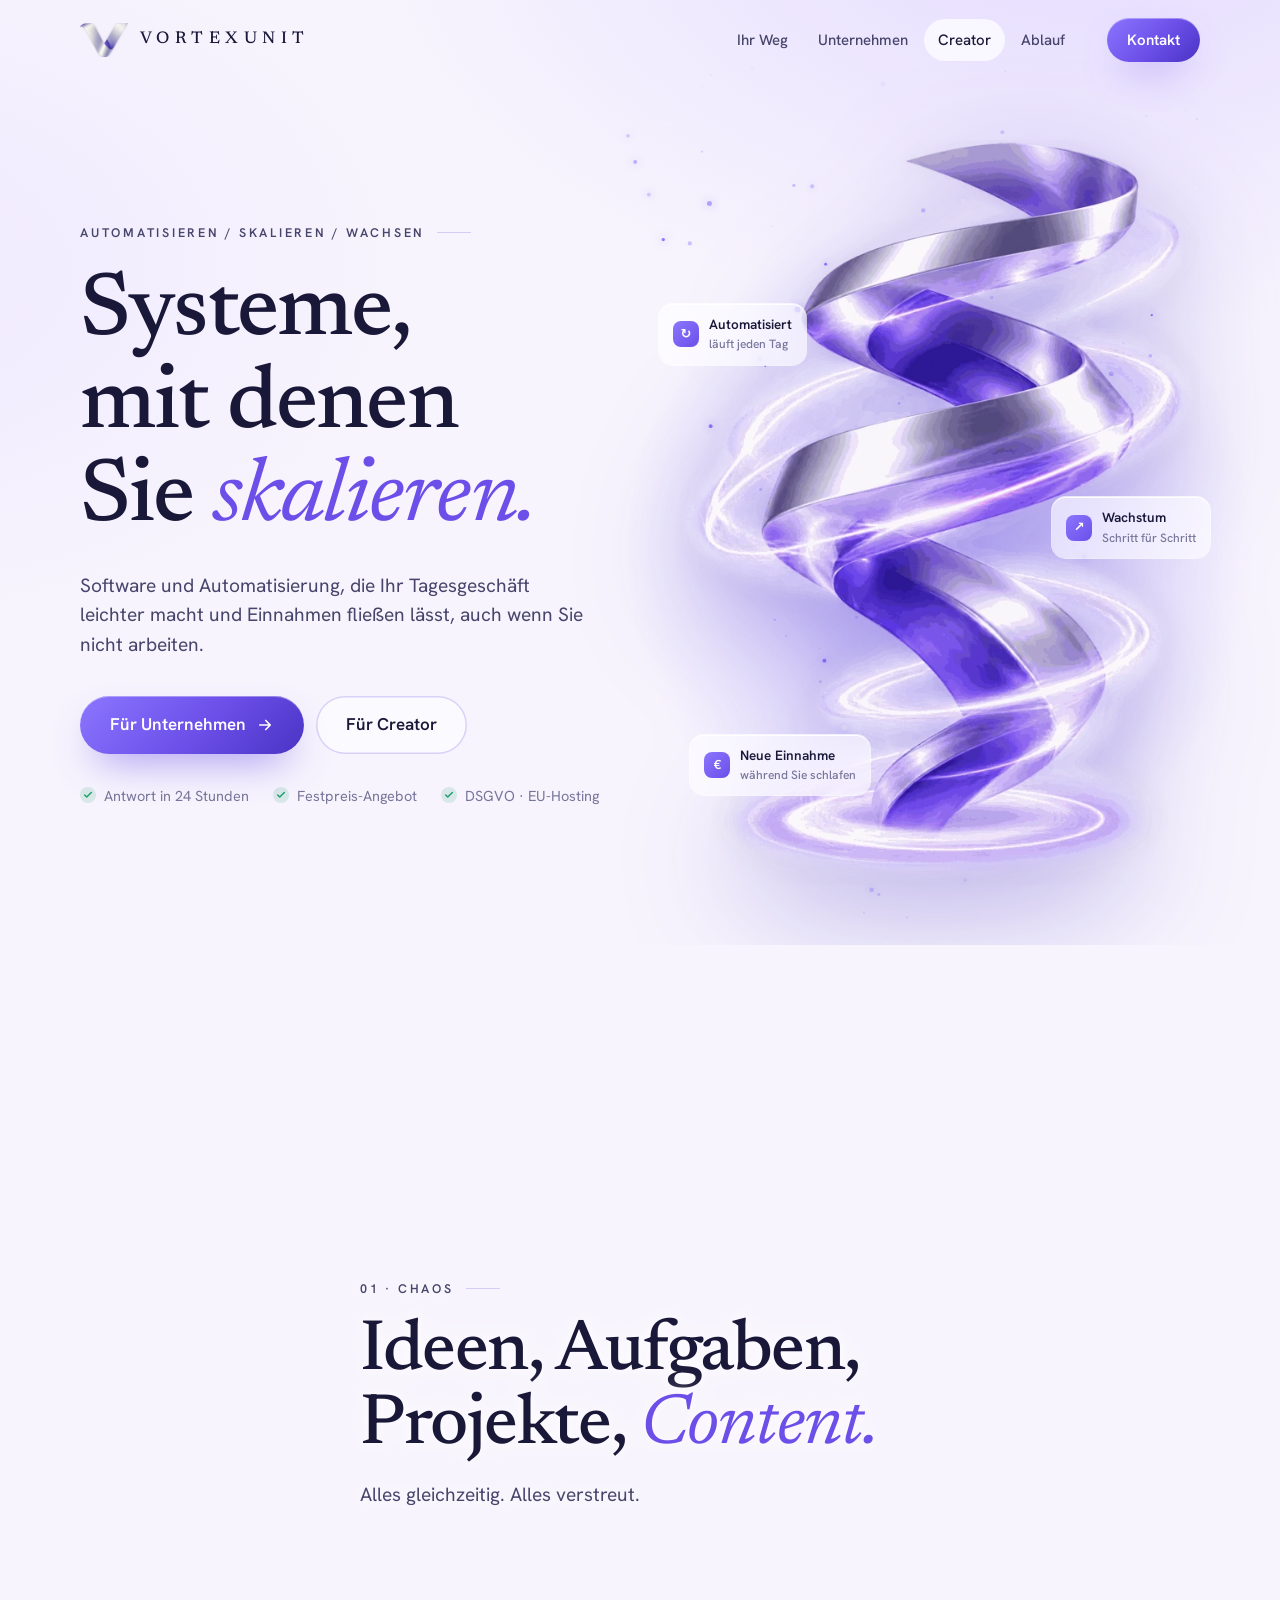
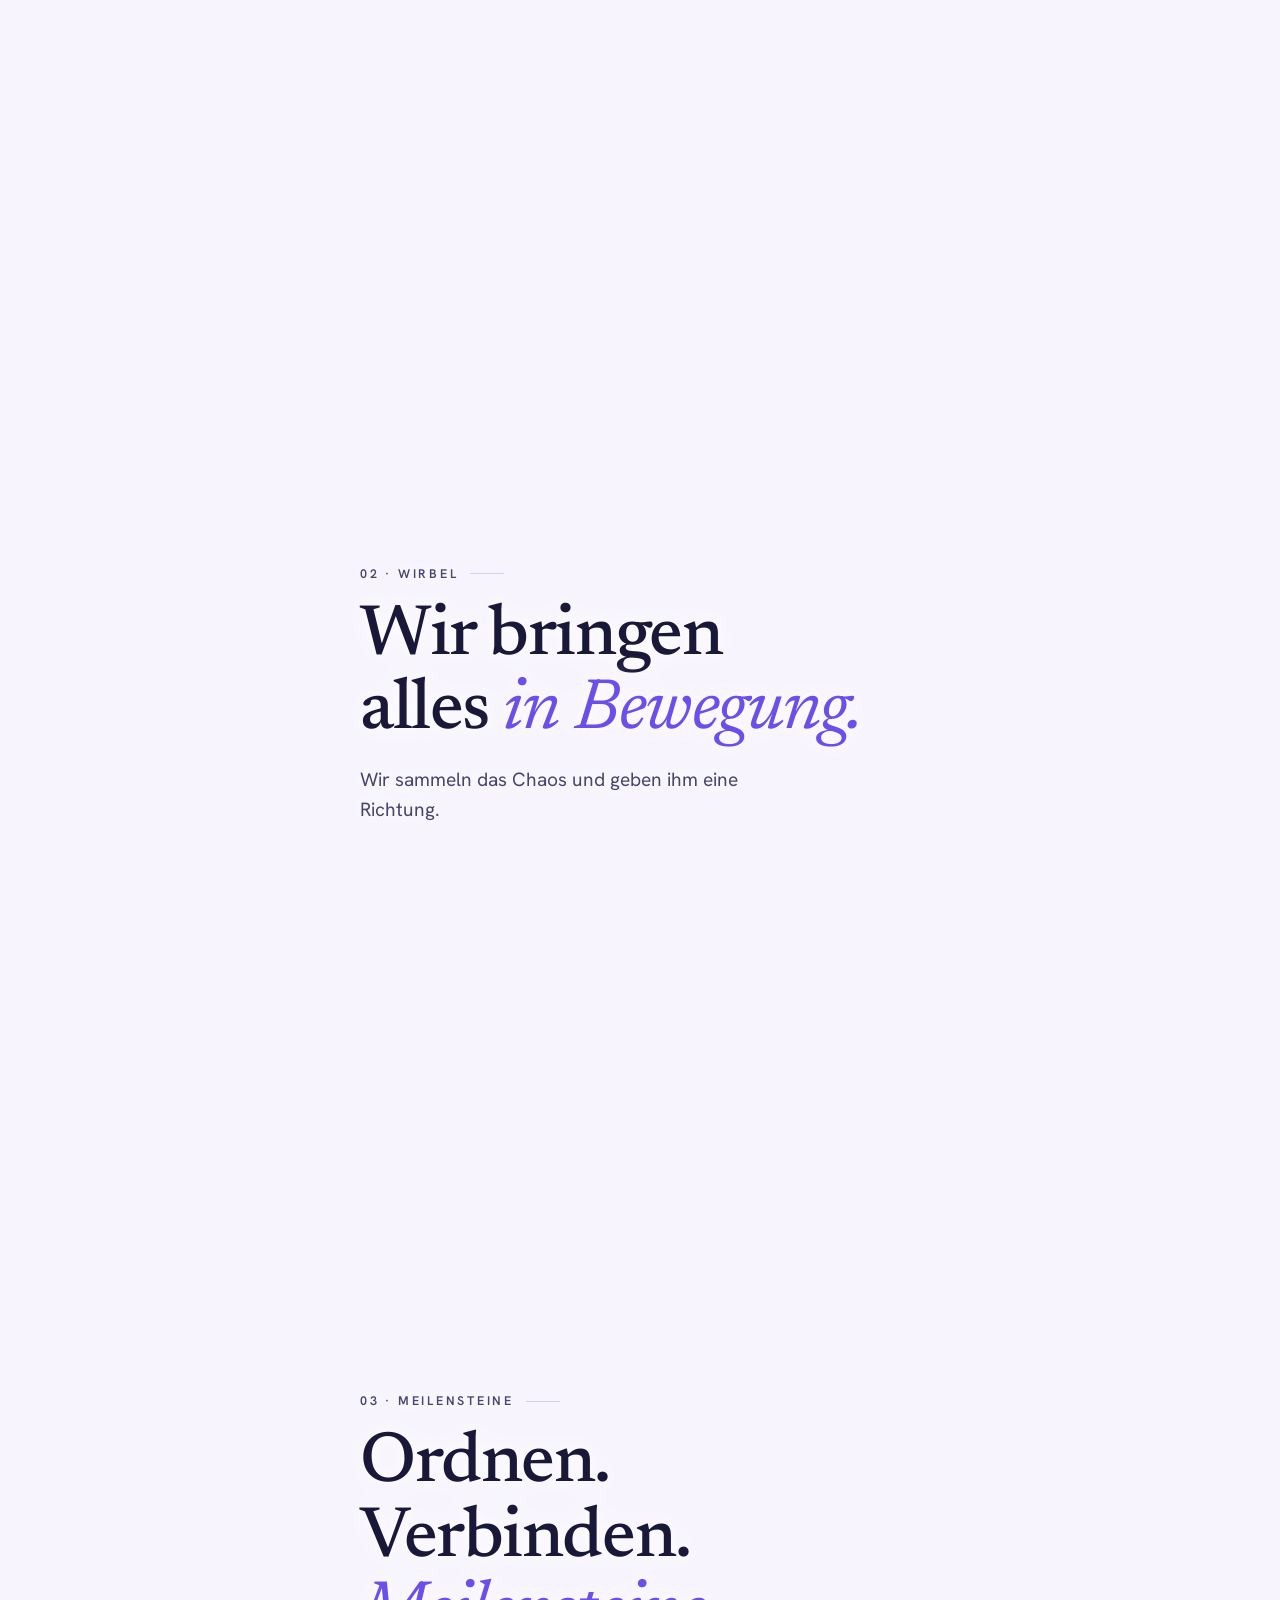
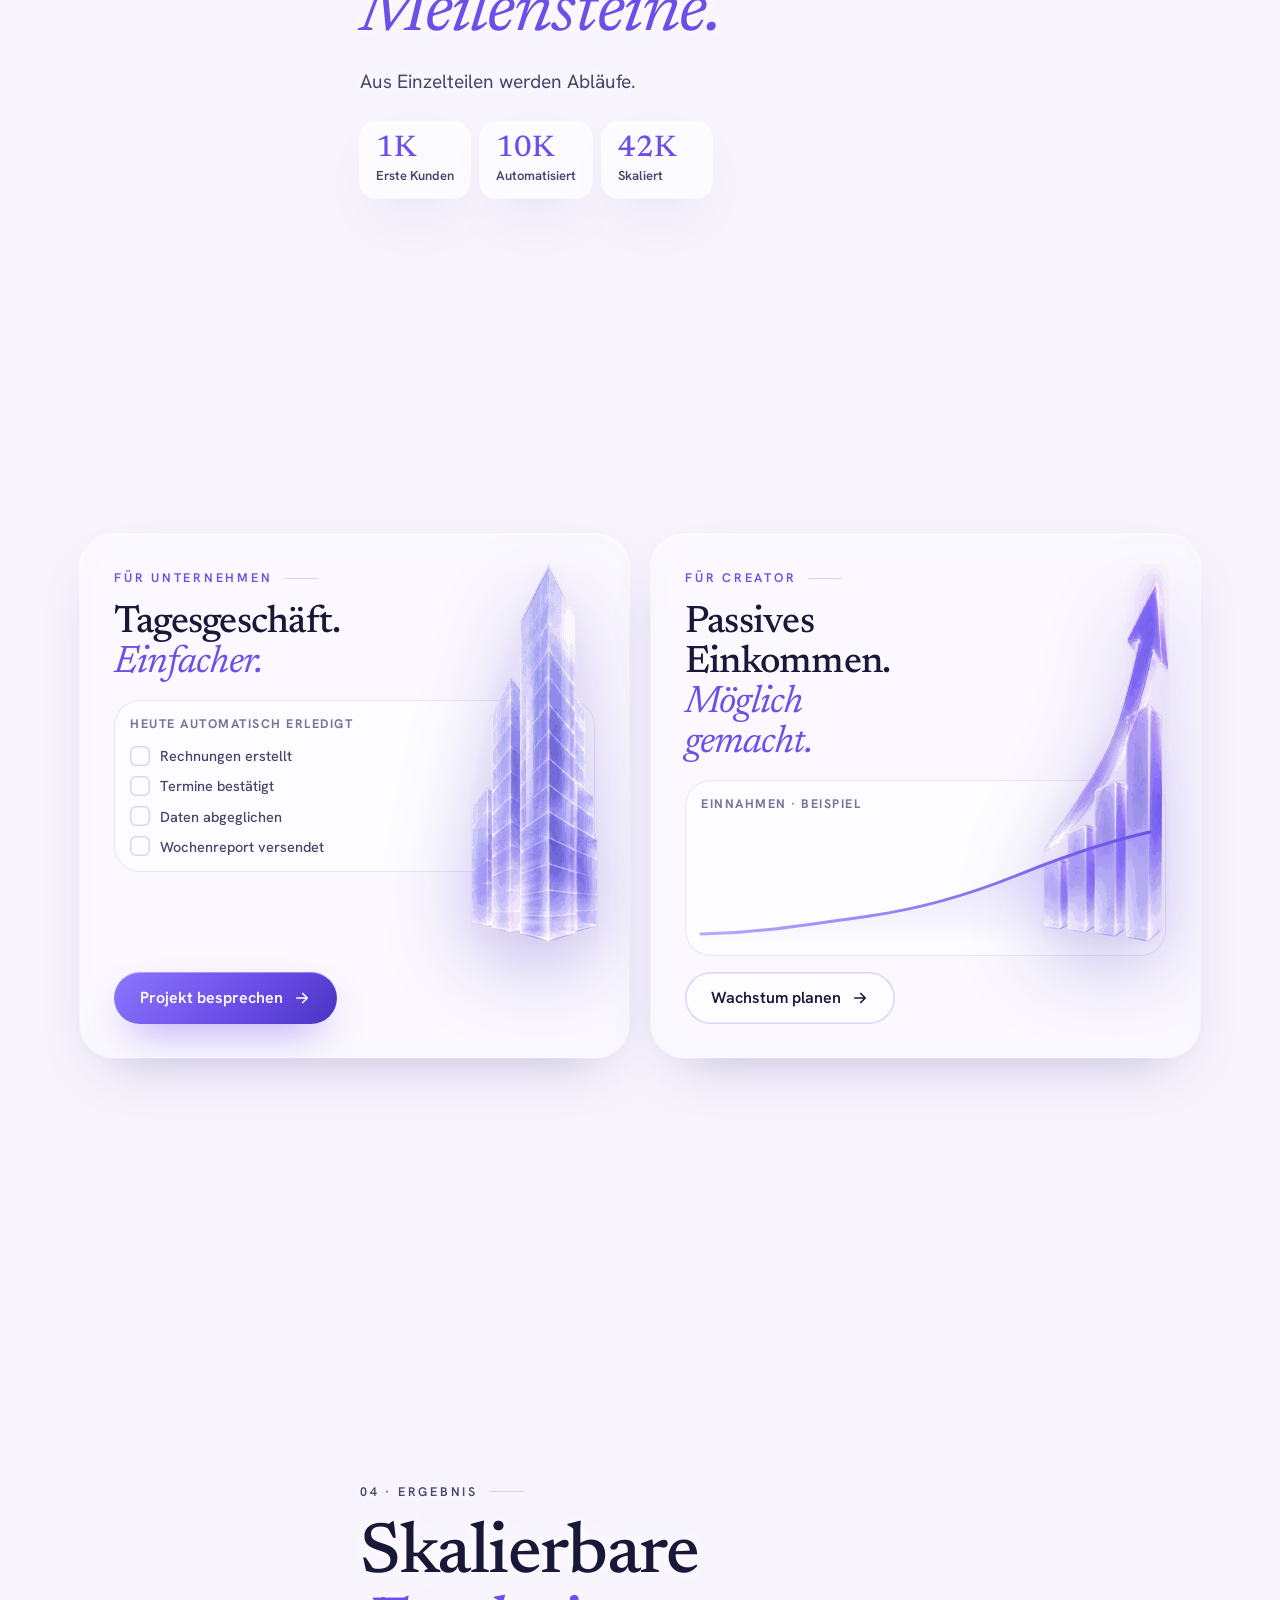
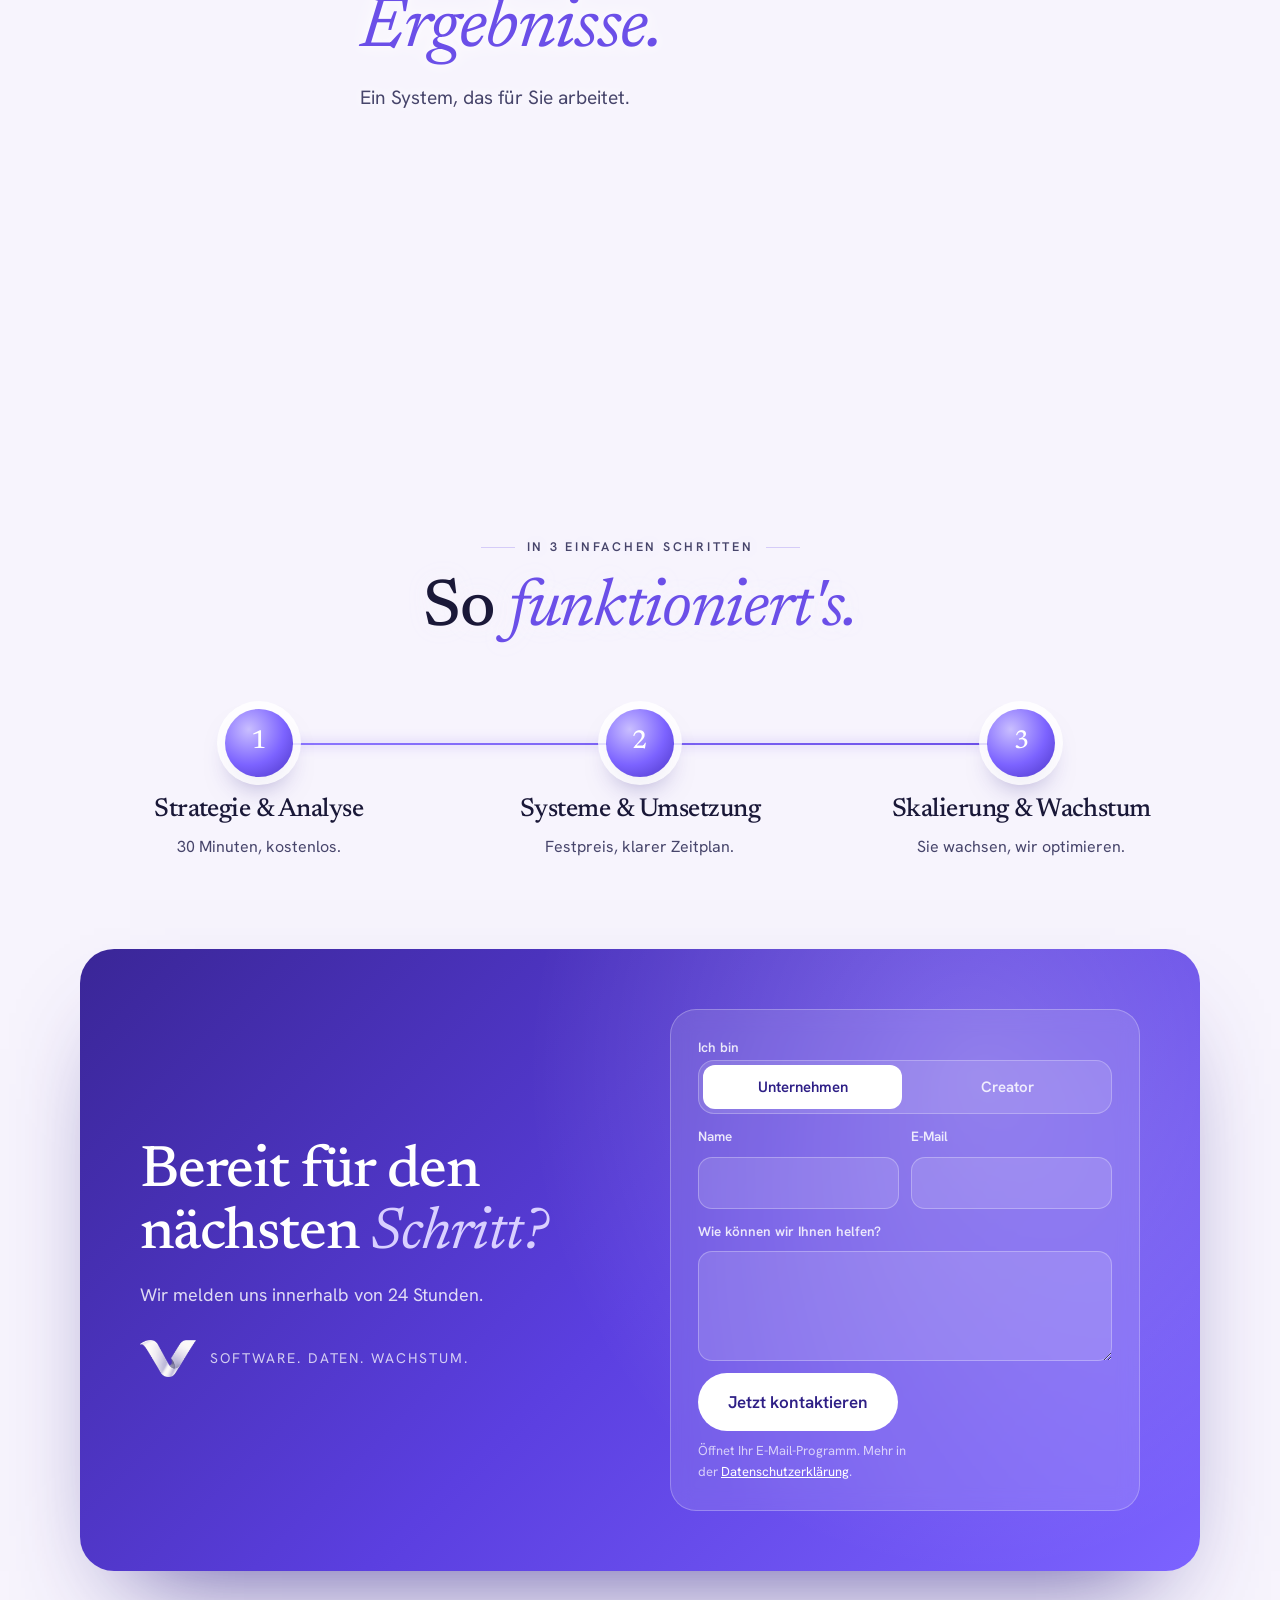
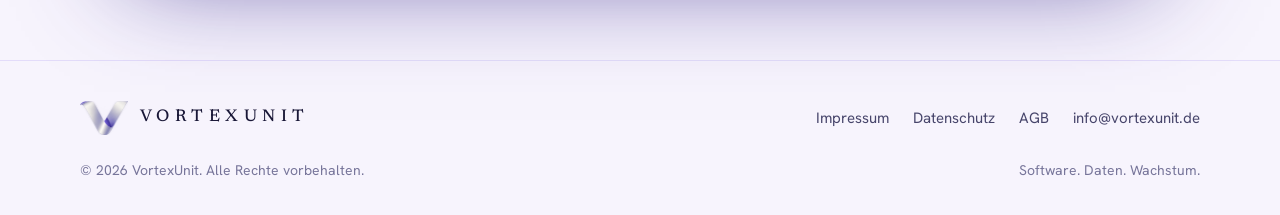
==== index.html @ d2a77b1b "Trim the page so the film shows through and plays faster The owner found too much text, cards coveri" ====
<!DOCTYPE html>
<html lang="de">
<head>
  <meta charset="UTF-8" />
  <meta name="viewport" content="width=device-width, initial-scale=1.0" />
  <title>VortexUnit — Systeme, mit denen Unternehmen und Creator skalieren</title>
  <meta name="description" content="VortexUnit baut Software und Automatisierung, die Ihr Tagesgeschäft leichter macht und passives Einkommen möglich macht – für Unternehmen und Creator. Jetzt Erstgespräch vereinbaren." />
  <meta name="theme-color" content="#F7F4FD" />
  <link rel="canonical" href="https://vortexunit.de/" />
  <link rel="icon" href="assets/img/favicon-64.png" type="image/png" />
  <link rel="apple-touch-icon" href="assets/img/apple-touch-icon.png" />
  <link rel="manifest" href="site.webmanifest" />
  <link rel="preload" href="assets/fonts/newsreader-500.woff2" as="font" type="font/woff2" crossorigin />
  <link rel="preload" href="assets/img/hf/hero.webp" as="image" />
  <meta property="og:type" content="website" />
  <meta property="og:site_name" content="VortexUnit" />
  <meta property="og:title" content="VortexUnit — Systeme, mit denen Sie skalieren" />
  <meta property="og:description" content="Software und Automatisierung für Unternehmen und Creator. Software. Daten. Wachstum." />
  <meta property="og:url" content="https://vortexunit.de/" />
  <meta property="og:image" content="https://vortexunit.de/assets/img/og-cover.png" />
  <meta property="og:image:width" content="1200" />
  <meta property="og:image:height" content="630" />
  <meta name="twitter:card" content="summary_large_image" />
  <link rel="stylesheet" href="assets/css/style.css" />
  <script>document.documentElement.classList.add("js");</script>
  <script type="application/ld+json">
  {
    "@context": "https://schema.org",
    "@type": "ProfessionalService",
    "name": "VortexUnit",
    "slogan": "Software. Daten. Wachstum.",
    "url": "https://vortexunit.de",
    "description": "Software und Automatisierung für Unternehmen und Creator.",
    "logo": "https://vortexunit.de/assets/img/icon-512.png",
    "email": "info@vortexunit.de",
    "areaServed": ["DE", "AT", "CH"]
  }
  </script>
</head>
<body>
  <a class="skip" href="#main">Zum Inhalt springen</a>

  <!-- Background film: hidden at the top and bottom, plays slowly while scrolling through the middle -->
  <div class="bgfilm" aria-hidden="true">
    <canvas id="film"></canvas>
    <div class="veil"></div>
  </div>
  <div class="film-progress" aria-hidden="true"><span>Chaos</span><span>Wirbel</span><span>Meilensteine</span><span>Ergebnis</span></div>

  <header class="site-header">
    <div class="container nav">
      <a href="#top" class="brand" aria-label="VortexUnit — zum Seitenanfang">
        <img src="assets/img/hf/mark.webp" width="48" height="33" alt="" />
        <span>VortexUnit</span>
      </a>
      <nav class="nav-links" aria-label="Hauptnavigation">
        <a href="#weg">Ihr Weg</a>
        <a href="#unternehmen">Unternehmen</a>
        <a href="#creator">Creator</a>
        <a href="#ablauf">Ablauf</a>
      </nav>
      <div class="nav-cta">
        <a href="#kontakt" class="btn btn-primary">Kontakt</a>
        <button class="nav-toggle" type="button" aria-label="Menü öffnen" aria-expanded="false" aria-controls="mobile-menu"><span></span></button>
      </div>
    </div>
  </header>
  <nav class="mobile-menu" id="mobile-menu" aria-label="Mobile Navigation">
    <a href="#weg">Ihr Weg</a>
    <a href="#unternehmen">Für Unternehmen</a>
    <a href="#creator">Für Creator</a>
    <a href="#ablauf">Ablauf</a>
    <a href="#kontakt" class="btn btn-primary btn-block">Kontakt</a>
  </nav>

  <main id="main">
    <!-- HERO -->
    <section class="hero" id="top">
      <canvas class="swirl" id="swirl" aria-hidden="true"></canvas>
      <div class="container hero-grid">
        <div>
          <span class="label reveal">Automatisieren / Skalieren / Wachsen</span>
          <h1 class="reveal d1">Systeme, mit denen Sie <em class="s">skalieren.</em></h1>
          <p class="sub reveal d2">Software und Automatisierung, die Ihr Tagesgeschäft leichter macht und Einnahmen fließen lässt, auch wenn Sie nicht arbeiten.</p>
          <div class="paths reveal d3">
            <a href="#unternehmen" class="btn btn-primary btn-lg">Für Unternehmen
              <svg viewBox="0 0 24 24" fill="none" stroke="currentColor" stroke-width="2.2" stroke-linecap="round" stroke-linejoin="round" aria-hidden="true"><path d="M5 12h14M13 6l6 6-6 6"/></svg></a>
            <a href="#creator" class="btn btn-ghost btn-lg">Für Creator</a>
          </div>
          <ul class="trust reveal d3">
            <li>Antwort in 24 Stunden</li>
            <li>Festpreis-Angebot</li>
            <li>DSGVO · EU-Hosting</li>
          </ul>
        </div>
        <div class="spiral reveal d2" aria-hidden="true">
          <img src="assets/img/hf/hero.webp" width="620" height="888" alt="" />
          <span class="chip glass c1"><i>↻</i><span>Automatisiert<small>läuft jeden Tag</small></span></span>
          <span class="chip glass c2"><i>↗</i><span>Wachstum<small>Schritt für Schritt</small></span></span>
          <span class="chip glass c3"><i>€</i><span>Neue Einnahme<small>während Sie schlafen</small></span></span>
        </div>
      </div>
    </section>


    <!-- SCENE 0: the background film shows clearly here -->
    <section class="scene" id="weg" data-scene="0" aria-label="01 · Chaos">
      <div class="container">
        <div class="scene-copy reveal">
          <span class="label">01 · Chaos</span>
          <h2>Ideen, Aufgaben, Projekte, <em class="s">Content.</em></h2>
          <p>Alles gleichzeitig. Alles verstreut.</p>
        </div>
      </div>
    </section>


    <!-- SCENE 1: the background film shows clearly here -->
    <section class="scene" data-scene="1" aria-label="02 · Wirbel">
      <div class="container">
        <div class="scene-copy reveal">
          <span class="label">02 · Wirbel</span>
          <h2>Wir bringen alles <em class="s">in Bewegung.</em></h2>
          <p>Wir sammeln das Chaos und geben ihm eine Richtung.</p>
        </div>
      </div>
    </section>


    <!-- SCENE 2: the background film shows clearly here -->
    <section class="scene" data-scene="2" aria-label="03 · Meilensteine">
      <div class="container">
        <div class="scene-copy reveal">
          <span class="label">03 · Meilensteine</span>
          <h2>Ordnen. Verbinden. <em class="s">Meilensteine.</em></h2>
          <p>Aus Einzelteilen werden Abläufe.</p>
          <div class="counters" data-milestones>
            <span class="glass"><b data-count="1000">0</b>Erste Kunden</span>
            <span class="glass"><b data-count="10000">0</b>Automatisiert</span>
            <span class="glass"><b data-count="100000">0</b>Skaliert</span>
          </div>
        </div>
      </div>
    </section>

    <!-- AUDIENCES -->
    <section class="section">
      <div class="container duo">
        <article class="aud glass reveal" id="unternehmen">
          <img class="art" src="assets/img/hf/glass-business.webp" width="292" height="380" alt="" loading="lazy" />
          <span class="label">Für Unternehmen</span>
          <h3>Tagesgeschäft. <em class="s">Einfacher.</em></h3>
                    <div class="live" aria-label="Beispiel: automatisch erledigte Aufgaben">
            <div class="live-h"><span>Heute automatisch erledigt</span><b>Live</b></div>
            <ul class="tasks" data-tasks>
              <li><i><svg viewBox="0 0 24 24" fill="none" stroke="currentColor" stroke-width="3.4" stroke-linecap="round" stroke-linejoin="round"><path d="M20 6 9 17l-5-5"/></svg></i>Rechnungen erstellt<em>06:00</em></li>
              <li><i><svg viewBox="0 0 24 24" fill="none" stroke="currentColor" stroke-width="3.4" stroke-linecap="round" stroke-linejoin="round"><path d="M20 6 9 17l-5-5"/></svg></i>Termine bestätigt<em>08:15</em></li>
              <li><i><svg viewBox="0 0 24 24" fill="none" stroke="currentColor" stroke-width="3.4" stroke-linecap="round" stroke-linejoin="round"><path d="M20 6 9 17l-5-5"/></svg></i>Daten abgeglichen<em>11:30</em></li>
              <li><i><svg viewBox="0 0 24 24" fill="none" stroke="currentColor" stroke-width="3.4" stroke-linecap="round" stroke-linejoin="round"><path d="M20 6 9 17l-5-5"/></svg></i>Wochenreport versendet<em>17:00</em></li>
            </ul>
          </div>
          <a href="#kontakt" class="btn btn-primary" data-audience="Unternehmen">Projekt besprechen
            <svg viewBox="0 0 24 24" fill="none" stroke="currentColor" stroke-width="2.2" stroke-linecap="round" stroke-linejoin="round" aria-hidden="true"><path d="M5 12h14M13 6l6 6-6 6"/></svg></a>
        </article>

        <article class="aud glass reveal d1" id="creator">
          <img class="art" src="assets/img/hf/glass-growth.webp" width="277" height="380" alt="" loading="lazy" />
          <span class="label">Für Creator</span>
          <h3>Passives Einkommen. <em class="s">Möglich gemacht.</em></h3>
                    <div class="live" aria-label="Beispiel: Einnahmen wachsen über Zeit">
            <div class="live-h"><span>Einnahmen · Beispiel</span><b>Läuft</b></div>
            <div class="income" data-income>
              <svg viewBox="0 0 400 118" preserveAspectRatio="none" aria-hidden="true">
                <defs>
                  <linearGradient id="incomeG" x1="0" x2="1"><stop offset="0" stop-color="#B9A9FF"/><stop offset="1" stop-color="#6B4FE8"/></linearGradient>
                  <linearGradient id="incomeA" x1="0" x2="0" y1="0" y2="1"><stop offset="0" stop-color="#8C76FF" stop-opacity=".3"/><stop offset="1" stop-color="#8C76FF" stop-opacity="0"/></linearGradient>
                </defs>
                <path class="area" d="M0 110 C 60 108, 100 100, 150 92 S 240 70, 280 52 S 360 18, 400 8 L400 118 L0 118Z"/>
                <path class="line" d="M0 110 C 60 108, 100 100, 150 92 S 240 70, 280 52 S 360 18, 400 8"/>
              </svg>
              <span class="toast" style="top:0" data-toast>+ Neue Mitgliedschaft <b>€</b></span>
            </div>
          </div>
          <a href="#kontakt" class="btn btn-ghost" data-audience="Creator">Wachstum planen
            <svg viewBox="0 0 24 24" fill="none" stroke="currentColor" stroke-width="2.2" stroke-linecap="round" stroke-linejoin="round" aria-hidden="true"><path d="M5 12h14M13 6l6 6-6 6"/></svg></a>
        </article>
      </div>
    </section>

    <!-- SCENE 3: the background film shows clearly here -->
    <section class="scene" data-scene="3" aria-label="04 · Ergebnis">
      <div class="container">
        <div class="scene-copy reveal">
          <span class="label">04 · Ergebnis</span>
          <h2>Skalierbare <em class="s">Ergebnisse.</em></h2>
          <p>Ein System, das für Sie arbeitet.</p>
        </div>
      </div>
    </section>

    <!-- PROCESS -->
    <section class="section" id="ablauf">
      <div class="container">
        <div class="head center reveal">
          <span class="label">In 3 einfachen Schritten</span>
          <h2>So <em class="s">funktioniert's.</em></h2>
        </div>
        <ol class="steps" data-steps>
          <li class="step reveal"><span class="n">1</span><h3>Strategie &amp; Analyse</h3><p>30 Minuten, kostenlos.</p></li>
          <li class="step reveal d1"><span class="n">2</span><h3>Systeme &amp; Umsetzung</h3><p>Festpreis, klarer Zeitplan.</p></li>
          <li class="step reveal d2"><span class="n">3</span><h3>Skalierung &amp; Wachstum</h3><p>Sie wachsen, wir optimieren.</p></li>
        </ol>
      </div>
    </section>

    <!-- CONTACT -->
    <section class="section" id="kontakt" style="padding-top:0">
      <div class="container">
        <div class="contact reveal">
          <div>
            <h2>Bereit für den nächsten <em class="s">Schritt?</em></h2>
            <p class="lead">Wir melden uns innerhalb von 24 Stunden.</p>
            <div class="brandline"><img src="assets/img/hf/mark-white.webp" width="56" height="38" alt="" />SOFTWARE. DATEN. WACHSTUM.</div>
          </div>
          <form class="form" data-contact-form data-mailto="info@vortexunit.de" novalidate>
            <fieldset class="field full">
              <legend>Ich bin</legend>
              <div class="seg">
                <label><input type="radio" name="audience" value="Unternehmen" checked /><span>Unternehmen</span></label>
                <label><input type="radio" name="audience" value="Creator" /><span>Creator</span></label>
              </div>
            </fieldset>
            <div class="field"><label for="f-name">Name</label><input id="f-name" name="name" type="text" autocomplete="name" required /></div>
            <div class="field"><label for="f-email">E-Mail</label><input id="f-email" name="email" type="email" autocomplete="email" required /></div>
            <div class="field full"><label for="f-msg">Wie können wir Ihnen helfen?</label><textarea id="f-msg" name="message" required></textarea></div>
            <div class="full form-foot">
              <button type="submit" class="btn btn-white btn-lg">Jetzt kontaktieren</button>
              <small>Öffnet Ihr E-Mail-Programm. Mehr in der <a href="datenschutz.html">Datenschutzerklärung</a>.</small>
            </div>
            <p class="form-status full" data-form-status role="status"></p>
          </form>
        </div>
      </div>
    </section>
  </main>

  <footer class="site-footer" style="margin-top:0">
    <div class="container">
      <div class="footer-row">
        <a href="#top" class="brand"><img src="assets/img/hf/mark.webp" width="48" height="33" alt="" /><span>VortexUnit</span></a>
        <nav class="footer-links" aria-label="Rechtliches">
          <a href="impressum.html">Impressum</a><a href="datenschutz.html">Datenschutz</a><a href="agb.html">AGB</a><a href="mailto:info@vortexunit.de">info@vortexunit.de</a>
        </nav>
      </div>
      <div class="footer-bottom"><p>© <span data-year>2026</span> VortexUnit. Alle Rechte vorbehalten.</p><p>Software. Daten. Wachstum.</p></div>
    </div>
  </footer>

  <script src="assets/js/main.js" defer></script>
</body>
</html>
---- assets/css/style.css ----
/* VortexUnit — design system "Pearl".
   Built from the Higgsfield identity and page concept: luminous pearl-lavender
   ground, glass cards, platinum-violet ribbon imagery, serif headlines.
   Fonts are self-hosted (assets/fonts, SIL OFL) — no request leaves the site. */

@font-face{font-family:"Hanken Grotesk";font-style:normal;font-weight:400;font-display:swap;src:url("../fonts/hanken-grotesk-400.woff2") format("woff2")}
@font-face{font-family:"Hanken Grotesk";font-style:normal;font-weight:500;font-display:swap;src:url("../fonts/hanken-grotesk-500.woff2") format("woff2")}
@font-face{font-family:"Hanken Grotesk";font-style:normal;font-weight:600;font-display:swap;src:url("../fonts/hanken-grotesk-600.woff2") format("woff2")}
@font-face{font-family:"Hanken Grotesk";font-style:normal;font-weight:700;font-display:swap;src:url("../fonts/hanken-grotesk-700.woff2") format("woff2")}
@font-face{font-family:"Newsreader";font-style:normal;font-weight:500;font-display:swap;src:url("../fonts/newsreader-500.woff2") format("woff2")}
@font-face{font-family:"Newsreader";font-style:italic;font-weight:400;font-display:swap;src:url("../fonts/newsreader-400-italic.woff2") format("woff2")}

:root{
  --bg:#F7F4FD; --bg-2:#EFEAFB; --bg-3:#E6DFFA;
  --glass:rgba(255,255,255,.62); --glass-2:rgba(255,255,255,.82);
  --ink:#1A1838; --ink-2:#47456B; --muted:#77759A;
  --line:rgba(107,79,232,.14); --line-2:rgba(107,79,232,.24);
  --violet:#6B4FE8; --violet-2:#8C76FF; --violet-3:#B9A9FF; --deep:#2E1F86; --deep-2:#4A33C4;
  --ok:#1F9D6B;
  --sans:"Hanken Grotesk",ui-sans-serif,system-ui,-apple-system,"Segoe UI",Roboto,Arial,sans-serif;
  --serif:"Newsreader",ui-serif,Georgia,"Times New Roman",serif;
  --r:18px; --r-lg:26px; --r-xl:34px;
  --shadow:0 1px 0 rgba(255,255,255,.9) inset,0 24px 60px -30px rgba(46,31,134,.35);
  --shadow-lg:0 1px 0 rgba(255,255,255,.9) inset,0 40px 90px -40px rgba(46,31,134,.45);
  --max:1200px; --gutter:clamp(18px,4vw,40px);
}

*,*::before,*::after{box-sizing:border-box}
html{scroll-behavior:smooth;-webkit-text-size-adjust:100%;
  background:radial-gradient(1200px 700px at 85% -10%,#E4DBFF 0%,transparent 60%),radial-gradient(900px 600px at -10% 30%,#EFE9FF 0%,transparent 60%),var(--bg);background-attachment:fixed}
@media (prefers-reduced-motion:reduce){html{scroll-behavior:auto}}
body{margin:0;color:var(--ink);font:400 17px/1.6 var(--sans);-webkit-font-smoothing:antialiased;overflow-x:clip;background:transparent}
img,svg,canvas{max-width:100%;display:block}
a{color:var(--violet)}
h1,h2,h3{margin:0;font-family:var(--serif);font-weight:500;line-height:1.04;letter-spacing:-.02em;text-wrap:balance;color:var(--ink)}
h4{margin:0}
em.s{font-family:var(--serif);font-style:italic;font-weight:400;color:var(--violet)}
p{margin:0}
::selection{background:var(--violet);color:#fff}
:focus-visible{outline:2.5px solid var(--violet);outline-offset:3px;border-radius:8px}
.container{max-width:var(--max);margin:0 auto;padding-inline:var(--gutter)}
.skip{position:absolute;left:12px;top:-60px;z-index:100;padding:10px 14px;border-radius:10px;background:var(--ink);color:#fff;text-decoration:none}
.skip:focus{top:12px}
.label{display:inline-flex;align-items:center;gap:12px;font-size:12.5px;font-weight:600;letter-spacing:.22em;text-transform:uppercase;color:var(--ink-2)}
.label::after{content:"";width:34px;height:1px;background:var(--line-2)}
.glass{background:var(--glass);backdrop-filter:blur(18px) saturate(1.3);-webkit-backdrop-filter:blur(18px) saturate(1.3);box-shadow:var(--shadow),0 0 0 1px rgba(255,255,255,.7)}

/* ---------- Buttons ---------- */
.btn{display:inline-flex;align-items:center;justify-content:center;gap:10px;min-height:52px;padding:0 26px;border-radius:999px;border:0;cursor:pointer;font:600 16px/1 var(--sans);text-decoration:none;white-space:nowrap;transition:transform .2s,box-shadow .25s,background-color .25s,color .25s}
.btn:active{transform:translateY(1px)}
.btn svg{width:18px;height:18px;flex:none;transition:transform .25s}
.btn:hover svg{transform:translateX(3px)}
.btn-primary{background:linear-gradient(135deg,var(--violet-2),var(--violet) 55%,var(--deep-2));color:#fff;box-shadow:0 18px 40px -16px rgba(107,79,232,.75),inset 0 1px 0 rgba(255,255,255,.35)}
.btn-primary:hover{box-shadow:0 22px 50px -14px rgba(107,79,232,.9),inset 0 1px 0 rgba(255,255,255,.35)}
.btn-ghost{background:rgba(255,255,255,.55);color:var(--ink);box-shadow:inset 0 0 0 1.5px var(--line-2)}
.btn-ghost:hover{background:#fff}
.btn-white{background:#fff;color:var(--deep)}
.btn-lg{min-height:58px;padding:0 30px;font-size:17px}
.btn-block{width:100%}

/* ---------- Header ---------- */
.site-header{position:fixed;inset:0 0 auto 0;z-index:50;transition:background-color .3s,box-shadow .3s}
.site-header.scrolled{background:rgba(247,244,253,.78);backdrop-filter:saturate(1.4) blur(16px);-webkit-backdrop-filter:saturate(1.4) blur(16px);box-shadow:0 1px 0 var(--line)}
.nav{display:flex;align-items:center;gap:28px;height:80px}
.brand{display:inline-flex;align-items:center;gap:12px;color:var(--ink);text-decoration:none}
.brand img{width:48px;height:auto}
.brand span{font-family:var(--serif);font-weight:500;font-size:17px;letter-spacing:.32em;text-transform:uppercase}
.nav-links{display:flex;gap:2px;margin-left:auto}
.nav-links a{padding:9px 14px;border-radius:999px;color:var(--ink-2);text-decoration:none;font-weight:500;font-size:15px;transition:background-color .2s,color .2s}
.nav-links a:hover,.nav-links a.active{background:rgba(255,255,255,.7);color:var(--ink)}
.nav-cta{display:flex;align-items:center;gap:10px}
.nav-cta .btn{min-height:44px;padding:0 20px;font-size:15px}
.nav-toggle{display:none;width:44px;height:44px;border:0;border-radius:12px;background:rgba(255,255,255,.7);box-shadow:inset 0 0 0 1px var(--line-2);cursor:pointer;position:relative}
.nav-toggle span,.nav-toggle span::before,.nav-toggle span::after{position:absolute;left:12px;right:12px;height:2px;border-radius:2px;background:var(--ink);content:"";transition:transform .25s,top .25s,background-color .2s}
.nav-toggle span{top:21px}
.nav-toggle span::before{left:0;right:0;top:-6px}
.nav-toggle span::after{left:0;right:0;top:6px}
.nav-open .nav-toggle span{background:transparent}
.nav-open .nav-toggle span::before{top:0;transform:rotate(45deg)}
.nav-open .nav-toggle span::after{top:0;transform:rotate(-45deg)}
.mobile-menu{display:none}
@media (max-width:920px){
  .nav-links{display:none}
  .nav-cta{margin-left:auto}
  .nav-cta .btn{display:none}
  .nav-toggle{display:block}
  .brand span{font-size:15px;letter-spacing:.24em}
  .mobile-menu{position:fixed;inset:80px 0 auto 0;z-index:49;display:flex;flex-direction:column;gap:2px;padding:10px var(--gutter) 24px;background:rgba(247,244,253,.97);box-shadow:0 20px 40px -20px rgba(46,31,134,.3);transform:translateY(-8px);opacity:0;visibility:hidden;transition:opacity .2s,transform .2s,visibility .2s}
  .mobile-menu a{padding:14px 2px;border-bottom:1px solid var(--line);color:var(--ink);text-decoration:none;font-weight:600;font-size:18px}
  .mobile-menu a.btn{margin-top:14px;border:0;padding:0 22px;color:#fff}
  .nav-open .mobile-menu{opacity:1;visibility:visible;transform:none}
}

/* ---------- Hero ---------- */
.hero{position:relative;isolation:isolate;padding-block:140px 60px;overflow:hidden}
.hero canvas.swirl{position:absolute;z-index:-1;inset:0;width:100%;height:100%;pointer-events:none}
.hero-grid{display:grid;grid-template-columns:minmax(0,1.05fr) minmax(0,.95fr);gap:24px;align-items:center}
.hero h1{font-size:clamp(48px,7vw,96px);margin-top:22px}
.hero .sub{margin-top:24px;max-width:46ch;font-size:clamp(17.5px,1.5vw,20px);line-height:1.55;color:var(--ink-2)}
.paths{display:flex;flex-wrap:wrap;gap:12px;margin-top:36px}
.trust{display:flex;flex-wrap:wrap;gap:8px 24px;margin:30px 0 0;padding:0;list-style:none;font-size:14.5px;color:var(--muted)}
.trust li{display:flex;align-items:center;gap:8px}
.trust li::before{content:"";width:16px;height:16px;border-radius:50%;background:rgba(31,157,107,.14) url("data:image/svg+xml,%3Csvg xmlns='http://www.w3.org/2000/svg' viewBox='0 0 24 24' fill='none' stroke='%231F9D6B' stroke-width='3.4' stroke-linecap='round' stroke-linejoin='round'%3E%3Cpath d='M20 6 9 17l-5-5'/%3E%3C/svg%3E") center/10px no-repeat}
.spiral{position:relative;justify-self:center;width:min(520px,100%);aspect-ratio:620/888}
.spiral img{position:absolute;inset:0;width:100%;height:100%;object-fit:contain;filter:drop-shadow(0 40px 60px rgba(74,51,196,.35));animation:float 7s ease-in-out infinite}
.spiral::before{content:"";position:absolute;inset:10% -10% 0;background:radial-gradient(closest-side,rgba(140,118,255,.45),transparent);filter:blur(10px);z-index:-1;animation:breathe 7s ease-in-out infinite}
@keyframes float{0%,100%{transform:translateY(0) rotate(-1deg)}50%{transform:translateY(-18px) rotate(1.2deg)}}
@keyframes breathe{0%,100%{opacity:.7;transform:scale(1)}50%{opacity:1;transform:scale(1.06)}}
.chip{position:absolute;display:inline-flex;align-items:center;gap:10px;padding:10px 14px;border-radius:14px;font-size:13.5px;font-weight:600;color:var(--ink);white-space:nowrap;animation:bob 6s ease-in-out infinite}
.chip i{display:grid;place-items:center;width:26px;height:26px;border-radius:8px;background:linear-gradient(135deg,var(--violet-2),var(--violet));color:#fff;font-style:normal;font-size:13px}
.chip small{display:block;font-weight:500;color:var(--muted);font-size:12px}
.chip.c1{left:-4%;top:22%} .chip.c2{right:-2%;top:48%;animation-delay:-2s} .chip.c3{left:2%;bottom:12%;animation-delay:-4s}
@keyframes bob{0%,100%{transform:translateY(0)}50%{transform:translateY(-10px)}}
@media (max-width:980px){.hero-grid{grid-template-columns:minmax(0,1fr)}.spiral{width:min(380px,80%);margin-top:20px}.chip.c1{left:-12%}.chip.c2{right:-14%}}
@media (max-width:560px){.hero .label::after{display:none}.chip{font-size:12.5px;padding:8px 11px}.chip.c1{left:-8%}.chip.c2{right:-8%}.chip.c3{display:none}}

/* ---------- Background film (fixed, scroll-scrubbed) ---------- */
.bgfilm{position:fixed;inset:0;z-index:-1;opacity:0;pointer-events:none;will-change:opacity}
.bgfilm canvas{position:absolute;inset:0;width:100%;height:100%}
.bgfilm .veil{position:absolute;inset:0;background:rgba(247,244,253,.45);will-change:opacity}
.film-progress{position:fixed;right:clamp(14px,2.4vw,34px);top:50%;transform:translateY(-50%);z-index:40;display:flex;flex-direction:column;gap:14px;opacity:0;pointer-events:none;transition:opacity .2s}
.film-progress span{display:flex;align-items:center;gap:10px;font-size:11.5px;font-weight:700;letter-spacing:.14em;text-transform:uppercase;color:rgba(26,24,56,.4);transition:color .3s}
.film-progress span::before{content:"";width:11px;height:11px;border-radius:50%;box-shadow:inset 0 0 0 2px rgba(26,24,56,.25);transition:all .3s}
.film-progress span.on{color:var(--ink)}
.film-progress span.on::before{background:var(--violet);box-shadow:0 0 0 4px rgba(107,79,232,.2),0 0 16px rgba(107,79,232,.7)}
.scene{min-height:100vh;display:flex;align-items:center;scroll-margin-top:0}
.scene-copy{max-width:560px;display:flex;flex-direction:column;gap:16px;text-shadow:0 0 28px rgba(255,255,255,.95),0 0 10px rgba(255,255,255,.8)}
.scene-copy h2{font-size:clamp(40px,5.6vw,76px)}
.scene-copy p{font-size:clamp(17px,1.5vw,20px);color:var(--ink-2);max-width:36ch}
@media (max-width:1100px){.film-progress{display:none}}
@media (max-width:760px){.scene{min-height:100vh;align-items:flex-end;padding-bottom:14vh}}
.counters{display:flex;flex-wrap:wrap;gap:10px;margin-top:8px;text-shadow:none}
.counters span{display:flex;flex-direction:column;gap:2px;padding:12px 16px;border-radius:16px;font-size:13px;font-weight:600;color:var(--ink-2);min-width:110px}
.counters b{font-family:var(--serif);font-weight:500;font-size:30px;line-height:1;color:var(--violet);font-variant-numeric:tabular-nums}

/* ---------- Sections ---------- */
.section{padding-block:clamp(56px,7vw,96px)}
.head{display:flex;flex-direction:column;gap:18px;max-width:780px;margin-bottom:clamp(36px,5vw,64px)}
.head.center{margin-inline:auto;text-align:center;align-items:center}
.head.center .label::before{content:"";width:34px;height:1px;background:var(--line-2)}
.head h2{font-size:clamp(38px,5.2vw,68px)}
.head p{font-size:clamp(17px,1.4vw,19.5px);color:var(--ink-2);max-width:56ch}
.head h2,.head p,.head .label{text-shadow:0 0 24px rgba(247,244,253,.9)}

/* audience cards */
.duo{display:grid;grid-template-columns:repeat(2,minmax(0,1fr));gap:22px}
.aud{position:relative;overflow:hidden;border-radius:var(--r-xl);padding:clamp(22px,2.8vw,34px);display:flex;flex-direction:column;gap:16px;scroll-margin-top:100px}
.aud.glass{background:rgba(255,255,255,.4)}
.aud .label{color:var(--violet)}
.aud h3{font-size:clamp(30px,3vw,42px);max-width:11ch}
.aud > p{color:var(--ink-2);max-width:36ch}
.aud .art{position:absolute;right:clamp(10px,2.4vw,30px);top:clamp(16px,2.4vw,30px);width:clamp(90px,10vw,140px);filter:drop-shadow(0 26px 40px rgba(74,51,196,.3));animation:float 8s ease-in-out infinite}
.live{border-radius:var(--r-lg);background:rgba(255,255,255,.55);box-shadow:inset 0 0 0 1px var(--line);padding:14px 16px;min-height:130px}
.live-h{display:flex;justify-content:space-between;align-items:center;font-size:12.5px;font-weight:700;letter-spacing:.12em;text-transform:uppercase;color:var(--muted);margin-bottom:10px}
.live-h b{display:inline-flex;align-items:center;gap:6px;color:var(--ok);letter-spacing:.06em}
.live-h b::before{content:"";width:7px;height:7px;border-radius:50%;background:currentColor;animation:blink 1.6s infinite}
@keyframes blink{50%{opacity:.25}}
.tasks{list-style:none;margin:0;padding:0;display:grid;gap:7px}
.tasks li{display:flex;align-items:center;gap:10px;font-size:14.5px;font-weight:500;color:var(--ink-2)}
.tasks li i{width:20px;height:20px;border-radius:6px;box-shadow:inset 0 0 0 1.5px var(--line-2);display:grid;place-items:center;transition:all .3s}
.tasks li i svg{width:12px;height:12px;color:#fff;opacity:0}
.tasks li.done{color:var(--ink)}
.tasks li.done i{background:var(--ok);box-shadow:none}
.tasks li.done i svg{opacity:1}
.tasks li em{margin-left:auto;font-style:normal;font-size:12.5px;color:var(--muted)}
.income{position:relative;height:118px}
.income svg{position:absolute;inset:0;width:100%;height:100%;overflow:visible}
.income .line{fill:none;stroke:url(#incomeG);stroke-width:3;stroke-linecap:round;stroke-dasharray:600;stroke-dashoffset:600}
.income .area{fill:url(#incomeA);opacity:0;transition:opacity 1s 1s}
.income.in .line{animation:drawLine 2.2s cubic-bezier(.4,0,.2,1) forwards}
.income.in .area{opacity:1}
@keyframes drawLine{to{stroke-dashoffset:0}}
.toast{position:absolute;right:0;display:inline-flex;align-items:center;gap:8px;padding:7px 11px;border-radius:12px;background:#fff;box-shadow:0 10px 24px -14px rgba(46,31,134,.5);font-size:12.5px;font-weight:600;opacity:0;transform:translateY(10px)}
.toast b{color:var(--ok)}
.toast.show{animation:toast 3.2s ease forwards}
@keyframes toast{0%{opacity:0;transform:translateY(10px)}12%,80%{opacity:1;transform:none}100%{opacity:0;transform:translateY(-12px)}}
.aud .btn{align-self:flex-start;margin-top:auto}
@media (max-width:980px){.duo{grid-template-columns:minmax(0,1fr)}}
@media (max-width:520px){.aud .art{width:80px;opacity:.9}.aud h3{max-width:none;padding-right:80px}}

/* steps */
.steps{position:relative;list-style:none;margin:0;padding:0;display:grid;grid-template-columns:repeat(3,minmax(0,1fr));gap:24px;text-align:center}
.steps::before{content:"";position:absolute;left:16.6%;right:16.6%;top:34px;height:2px;background:var(--line-2)}
.steps::after{content:"";position:absolute;left:16.6%;top:34px;height:2px;width:0;background:linear-gradient(90deg,var(--violet-2),var(--violet));box-shadow:0 0 12px rgba(107,79,232,.6);transition:width 1.8s cubic-bezier(.4,0,.2,1)}
.steps.in::after{width:66.8%}
.step{position:relative;display:flex;flex-direction:column;align-items:center;gap:10px;padding:0 10px}
.step .n{display:grid;place-items:center;width:68px;height:68px;border-radius:50%;font-family:var(--serif);font-size:26px;color:#fff;background:radial-gradient(circle at 35% 30%,#C9BEFF,#7C63FF 55%,#4A33C4);box-shadow:0 0 0 8px rgba(255,255,255,.8),0 16px 30px -12px rgba(46,31,134,.6);position:relative;z-index:1}
.step h3{font-size:26px;margin-top:10px}
.step p{color:var(--ink-2);font-size:16px;max-width:30ch}
@media (max-width:820px){.steps{grid-template-columns:minmax(0,1fr);gap:34px}.steps::before,.steps::after{display:none}}

/* contact */
.contact{position:relative;isolation:isolate;overflow:hidden;border-radius:var(--r-xl);padding:clamp(26px,5vw,60px);color:#fff;background:linear-gradient(135deg,#3A2697 0%,#5B3FE0 52%,#7C63FF 100%);display:grid;grid-template-columns:minmax(0,1fr) minmax(0,1fr);gap:clamp(30px,5vw,60px);align-items:center;box-shadow:0 50px 100px -50px rgba(46,31,134,.8)}
.contact::before{content:"";position:absolute;z-index:-1;right:-20%;top:-60%;width:80%;height:160%;background:radial-gradient(closest-side,rgba(255,255,255,.22),transparent);animation:breathe 9s ease-in-out infinite}
.contact h2{color:#fff;font-size:clamp(38px,4.6vw,62px)}
.contact h2 em.s{color:#D9D0FF}
.contact .lead{margin-top:16px;color:rgba(255,255,255,.82);font-size:18px;max-width:38ch}
.contact .brandline{display:flex;align-items:center;gap:14px;margin-top:30px;color:rgba(255,255,255,.75);font-size:14px;letter-spacing:.14em}
.contact .brandline img{width:56px;height:auto}
.form{display:grid;grid-template-columns:1fr 1fr;gap:12px;padding:clamp(18px,2.6vw,28px);border-radius:var(--r-lg);background:rgba(255,255,255,.12);box-shadow:inset 0 0 0 1px rgba(255,255,255,.25);backdrop-filter:blur(10px)}
.form .full{grid-column:1 / -1}
.field{display:flex;flex-direction:column;gap:7px;min-width:0;border:0;margin:0;padding:0}
.field label,.field legend{font-size:13.5px;font-weight:600;color:rgba(255,255,255,.85);padding:0;margin-bottom:2px}
.field input,.field textarea{width:100%;font:inherit;font-size:16px;color:#fff;background:rgba(255,255,255,.12);border:0;border-radius:14px;box-shadow:inset 0 0 0 1px rgba(255,255,255,.28);padding:13px 15px;transition:box-shadow .2s,background-color .2s}
.field textarea{min-height:110px;resize:vertical;line-height:1.5}
.field input::placeholder,.field textarea::placeholder{color:rgba(255,255,255,.55)}
.field input:focus,.field textarea:focus{outline:none;background:rgba(255,255,255,.18);box-shadow:inset 0 0 0 2px #fff}
.seg{display:grid;grid-template-columns:1fr 1fr;gap:6px;padding:5px;border-radius:16px;background:rgba(255,255,255,.12);box-shadow:inset 0 0 0 1px rgba(255,255,255,.25)}
.seg label{position:relative;margin:0;cursor:pointer}
.seg input{position:absolute;opacity:0;width:1px;height:1px}
.seg span{display:block;text-align:center;padding:10px;border-radius:12px;font-weight:600;font-size:15px;color:rgba(255,255,255,.85);transition:background-color .2s,color .2s}
.seg input:checked + span{background:#fff;color:var(--deep)}
.seg input:focus-visible + span{outline:2px solid #fff;outline-offset:2px}
.form-foot{display:flex;flex-wrap:wrap;align-items:center;gap:10px 16px}
.form-foot small{color:rgba(255,255,255,.7);font-size:13px;max-width:30ch}
.form-foot small a{color:#fff}
.form-status{display:none;padding:12px 14px;border-radius:12px;background:rgba(255,255,255,.18);font-size:14.5px}
@media (max-width:900px){.contact{grid-template-columns:minmax(0,1fr)}}
@media (max-width:520px){.form{grid-template-columns:minmax(0,1fr)}}

/* ---------- Footer ---------- */
.site-footer{padding-block:40px 34px;margin-top:clamp(64px,8vw,110px);border-top:1px solid var(--line)}
.footer-row{display:flex;flex-wrap:wrap;justify-content:space-between;align-items:center;gap:22px}
.footer-links{display:flex;flex-wrap:wrap;gap:8px 24px}
.footer-links a{color:var(--ink-2);text-decoration:none;font-size:15px}
.footer-links a:hover{color:var(--violet)}
.footer-bottom{display:flex;flex-wrap:wrap;justify-content:space-between;gap:12px;margin-top:24px;color:var(--muted);font-size:14px}

/* ---------- Legal / text pages ---------- */
.page-head{position:relative;padding-block:150px 10px}
.page-head h1{font-size:clamp(42px,5.4vw,66px);margin-top:16px}
.page-head .lead{margin-top:14px;color:var(--ink-2);font-size:18px;max-width:60ch}
.eyebrow{font-size:12.5px;font-weight:600;letter-spacing:.22em;text-transform:uppercase;color:var(--violet)}
.page-head + .section{padding-top:40px}
.prose{max-width:780px;font-size:16.5px;color:var(--ink-2);background:var(--glass-2);border-radius:var(--r-lg);padding:clamp(22px,4vw,44px);box-shadow:var(--shadow),0 0 0 1px rgba(255,255,255,.8)}
.prose h2{font-size:28px;margin:40px 0 12px;scroll-margin-top:100px}
.prose h2:first-child{margin-top:0}
.prose h3{font-size:21px;margin:26px 0 8px}
.prose p,.prose ul,.prose ol{margin:0 0 14px}
.prose ul,.prose ol{padding-left:22px}
.prose li{margin:4px 0}
.prose strong{color:var(--ink)}
.toc{border-radius:var(--r);background:rgba(107,79,232,.06);box-shadow:inset 0 0 0 1px var(--line);padding:18px 22px;margin:8px 0 12px}
.toc ol{margin:8px 0 0}
.legal-note{display:flex;gap:12px;padding:16px 18px;border-radius:var(--r);background:#FFF6E3;box-shadow:inset 0 0 0 1px #F2D9A2;color:#6B4A0F;font-size:15px;margin-bottom:16px}
.legal-note svg{width:22px;height:22px;flex:none;margin-top:1px}
.ph{background:#FFE7A8;color:#5A3E00;padding:1px 5px;border-radius:5px}

/* ---------- 404 ---------- */
.notfound{min-height:100svh;display:grid;place-items:center;text-align:center;padding-block:80px}
.notfound img{width:min(320px,70vw);height:auto;margin:0 auto 26px}
.notfound h1{font-size:clamp(40px,6vw,72px)}
.notfound p{color:var(--ink-2);margin:14px auto 30px;max-width:44ch}
.notfound .paths{justify-content:center}

/* ---------- Reveal (only when JS runs; content is visible without it) ---------- */
.js .reveal{opacity:0;transform:translateY(22px);transition:opacity .9s ease,transform .9s cubic-bezier(.2,.8,.2,1)}
.js .reveal.in{opacity:1;transform:none}
.js .reveal.d1{transition-delay:.1s}.js .reveal.d2{transition-delay:.2s}.js .reveal.d3{transition-delay:.3s}
@media (prefers-reduced-motion:reduce){
  .js .reveal{opacity:1;transform:none;transition:none}
  .spiral img,.spiral::before,.chip,.aud .art,.contact::before{animation:none}
}
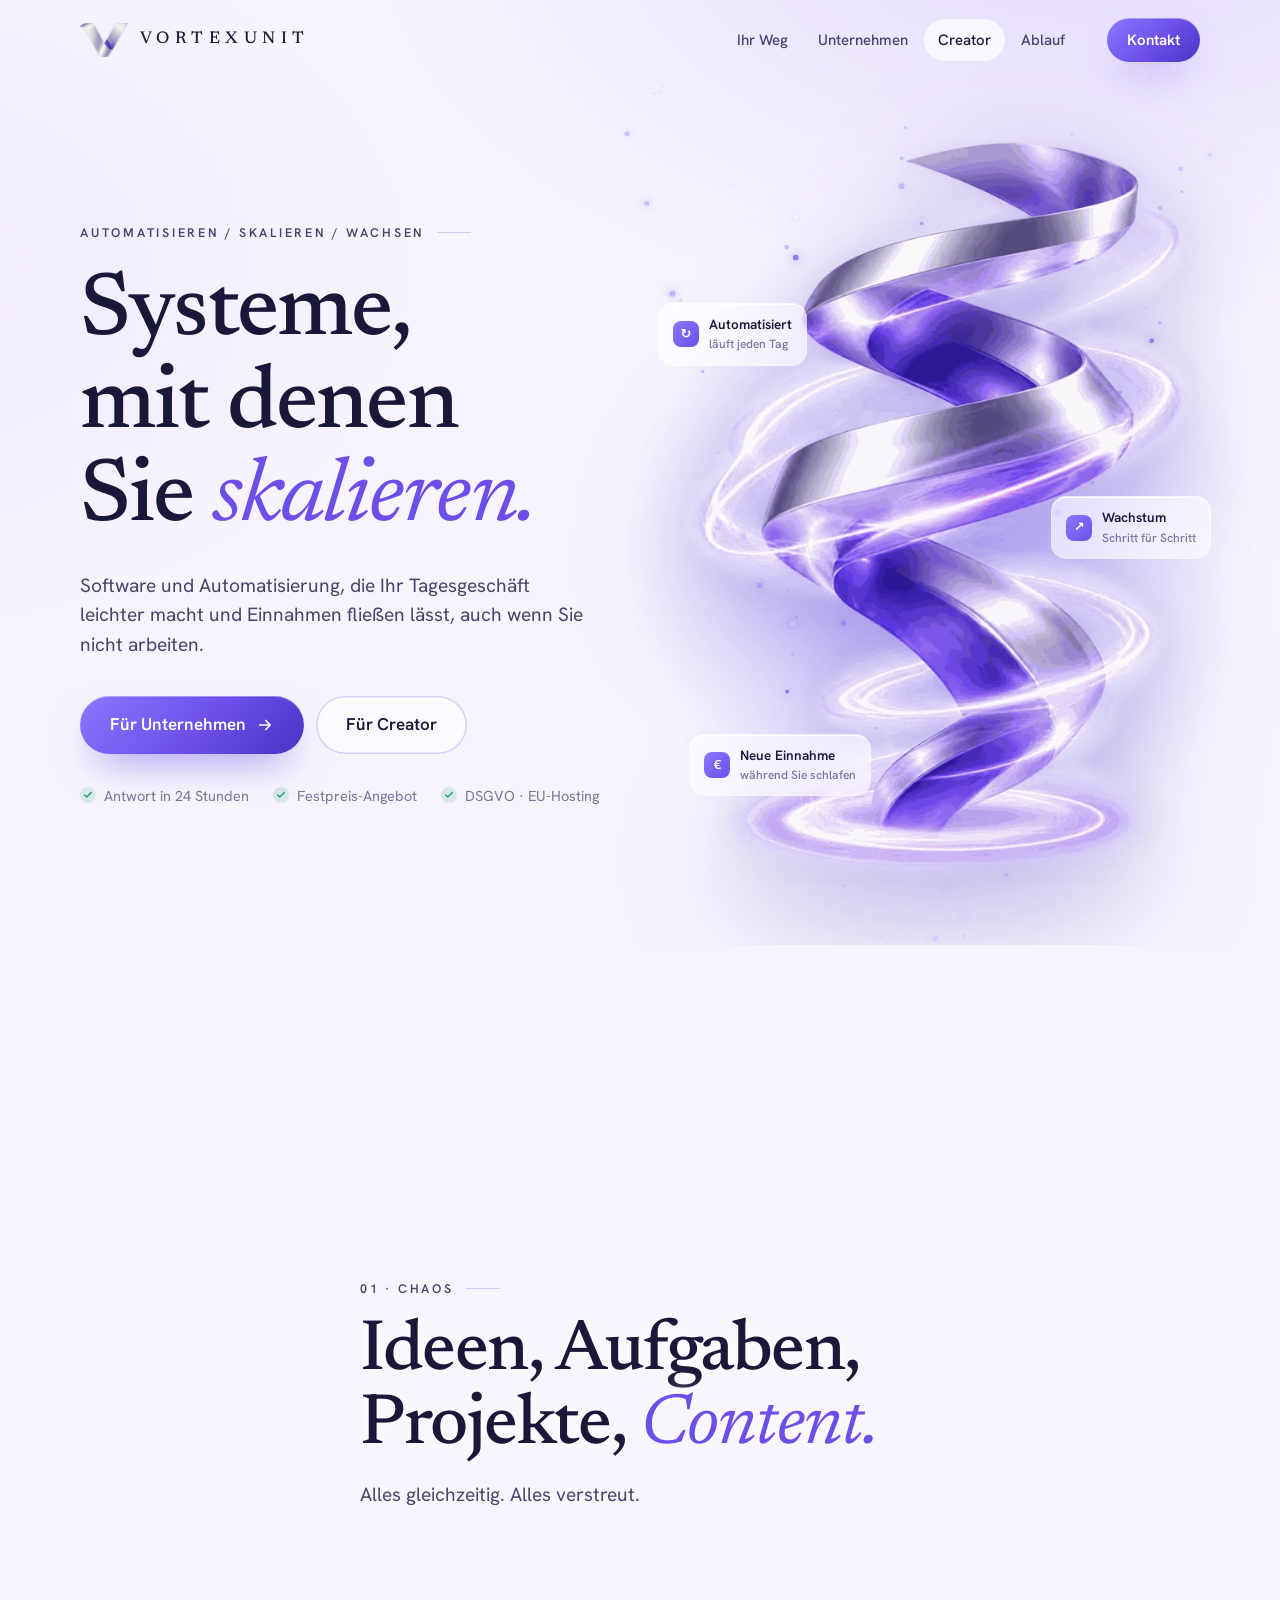
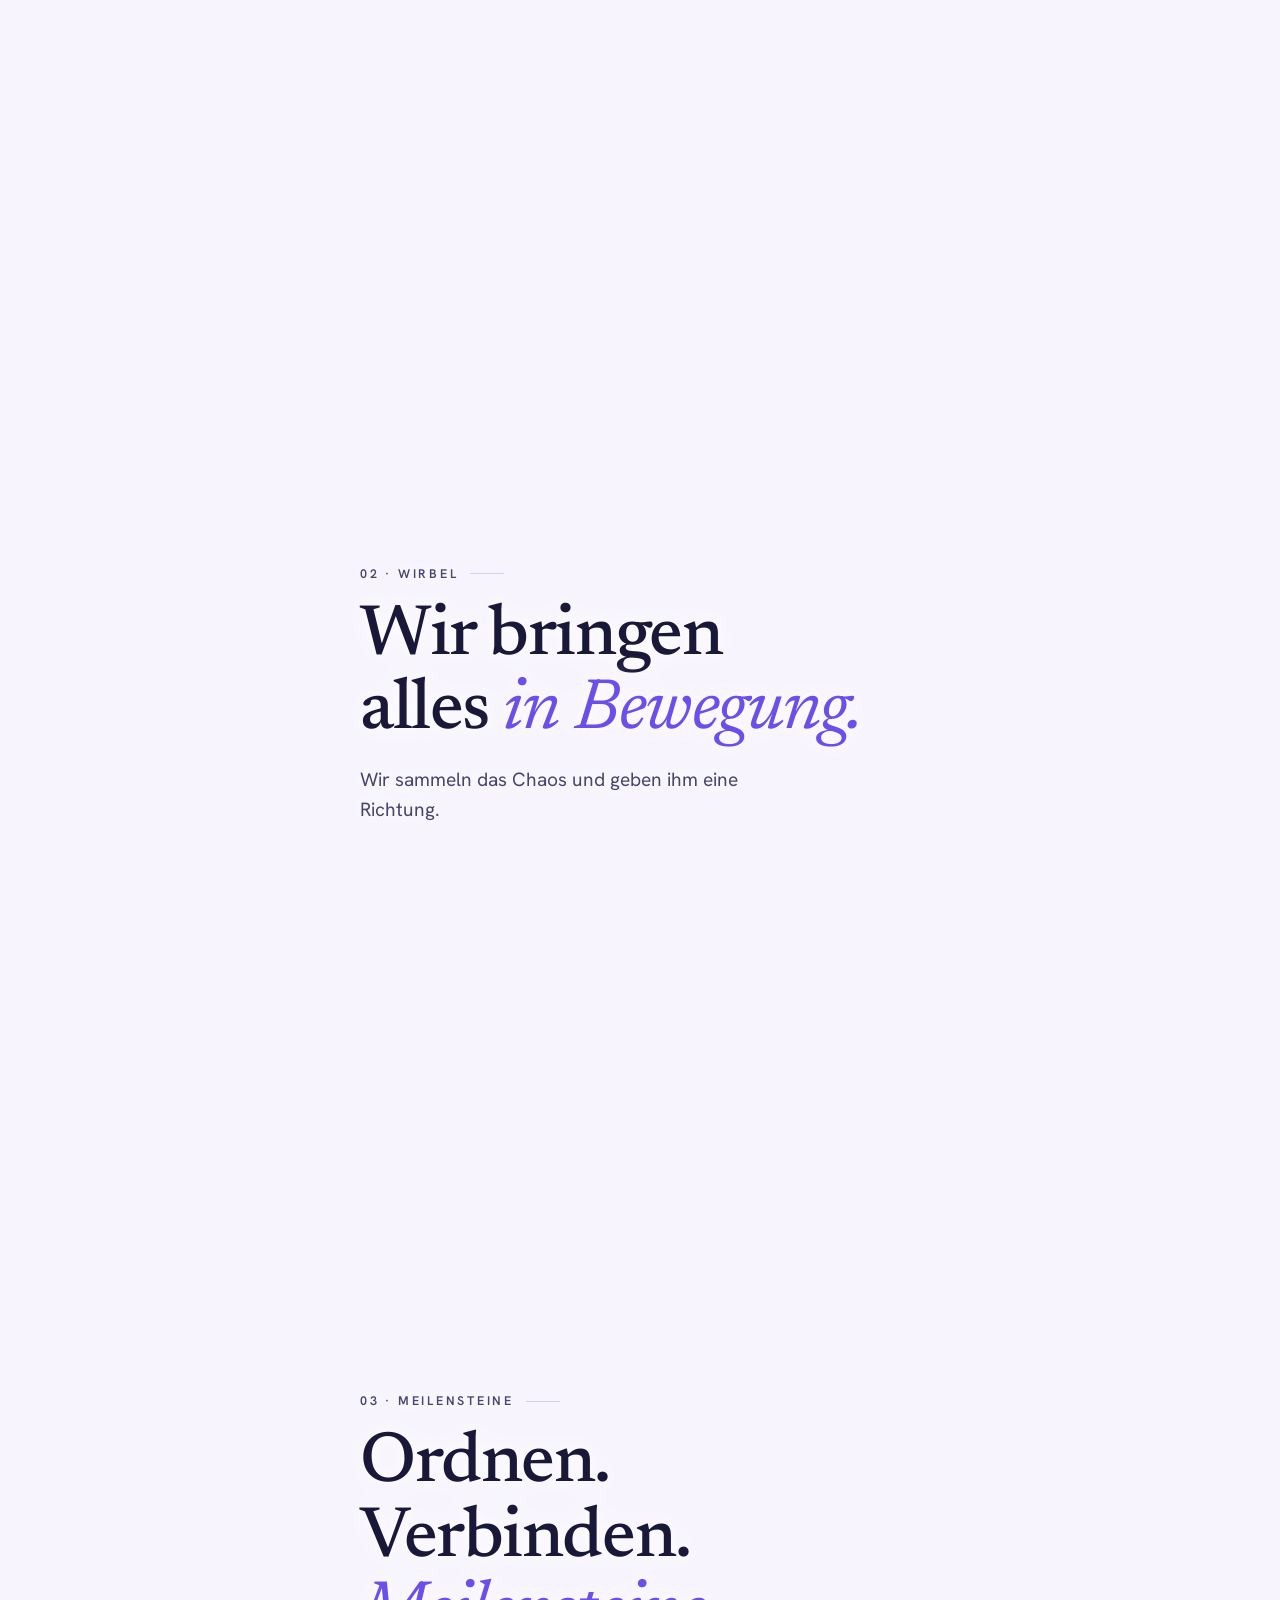
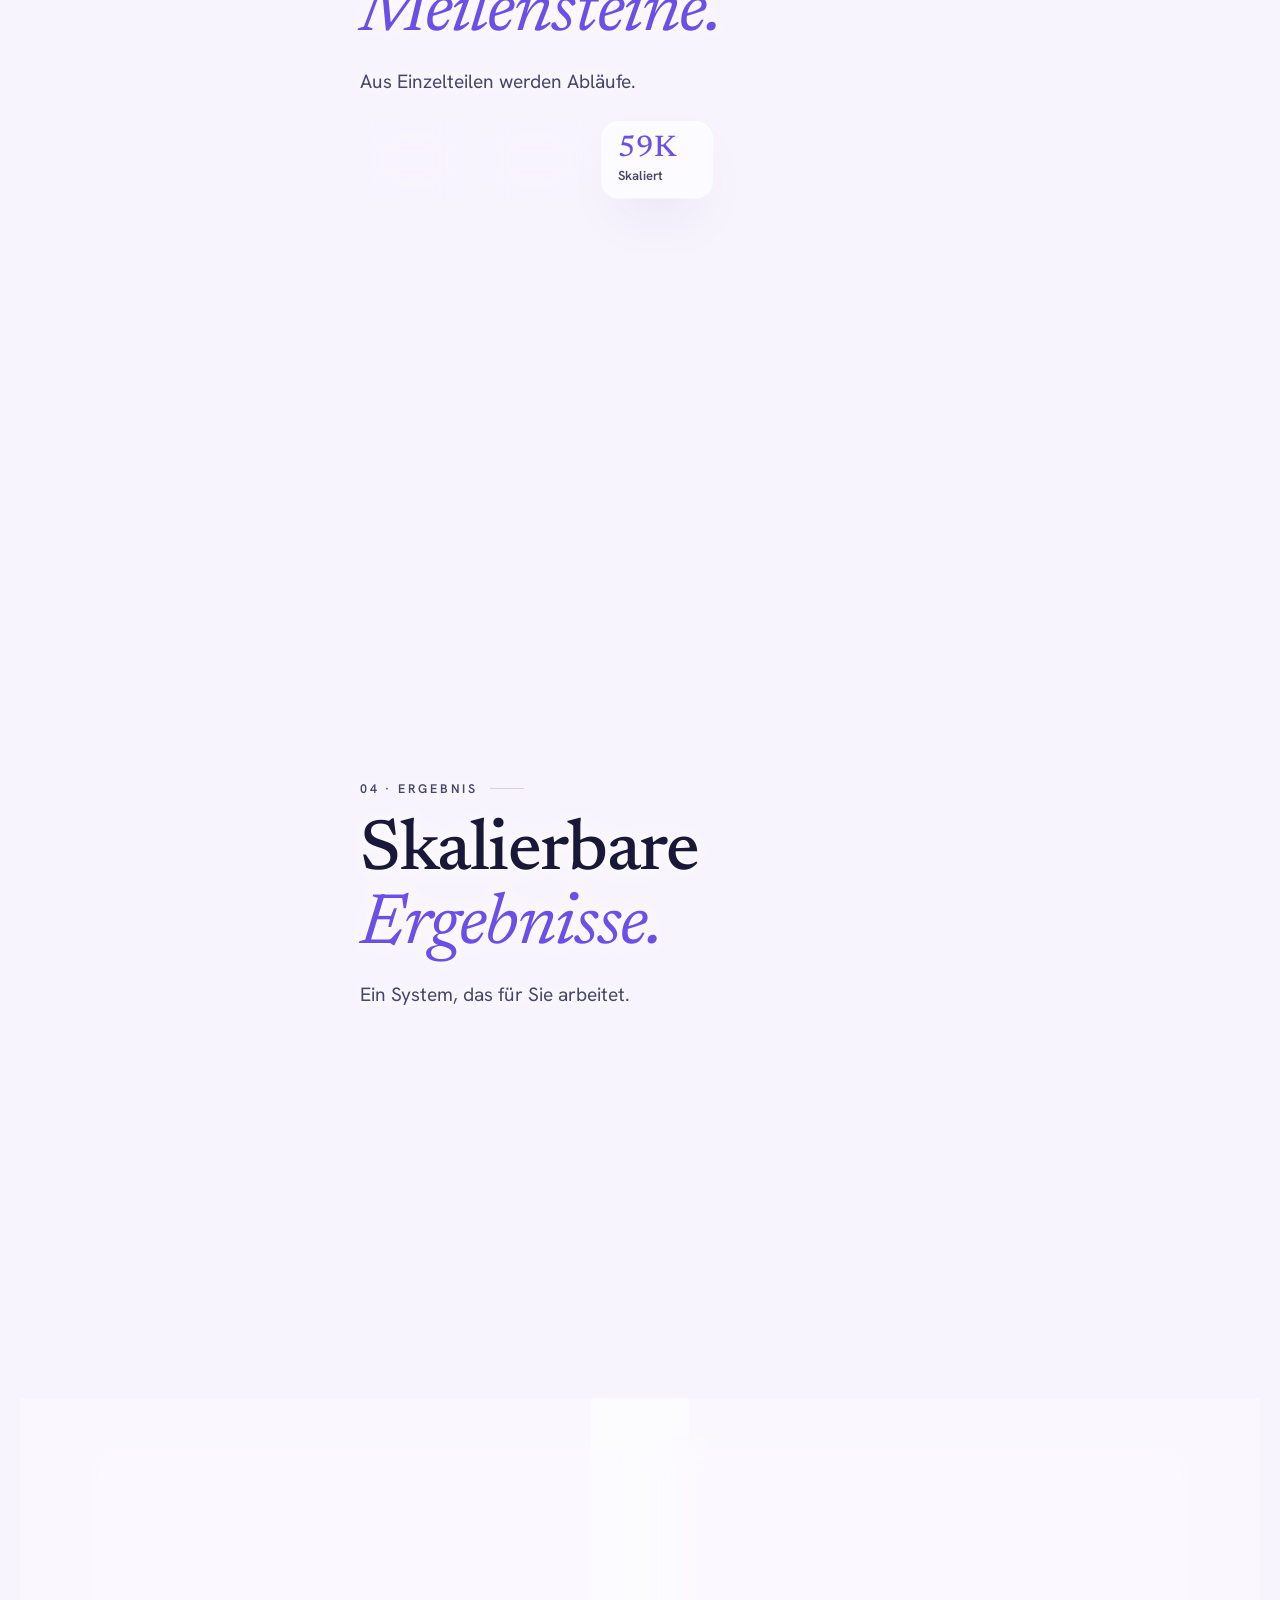
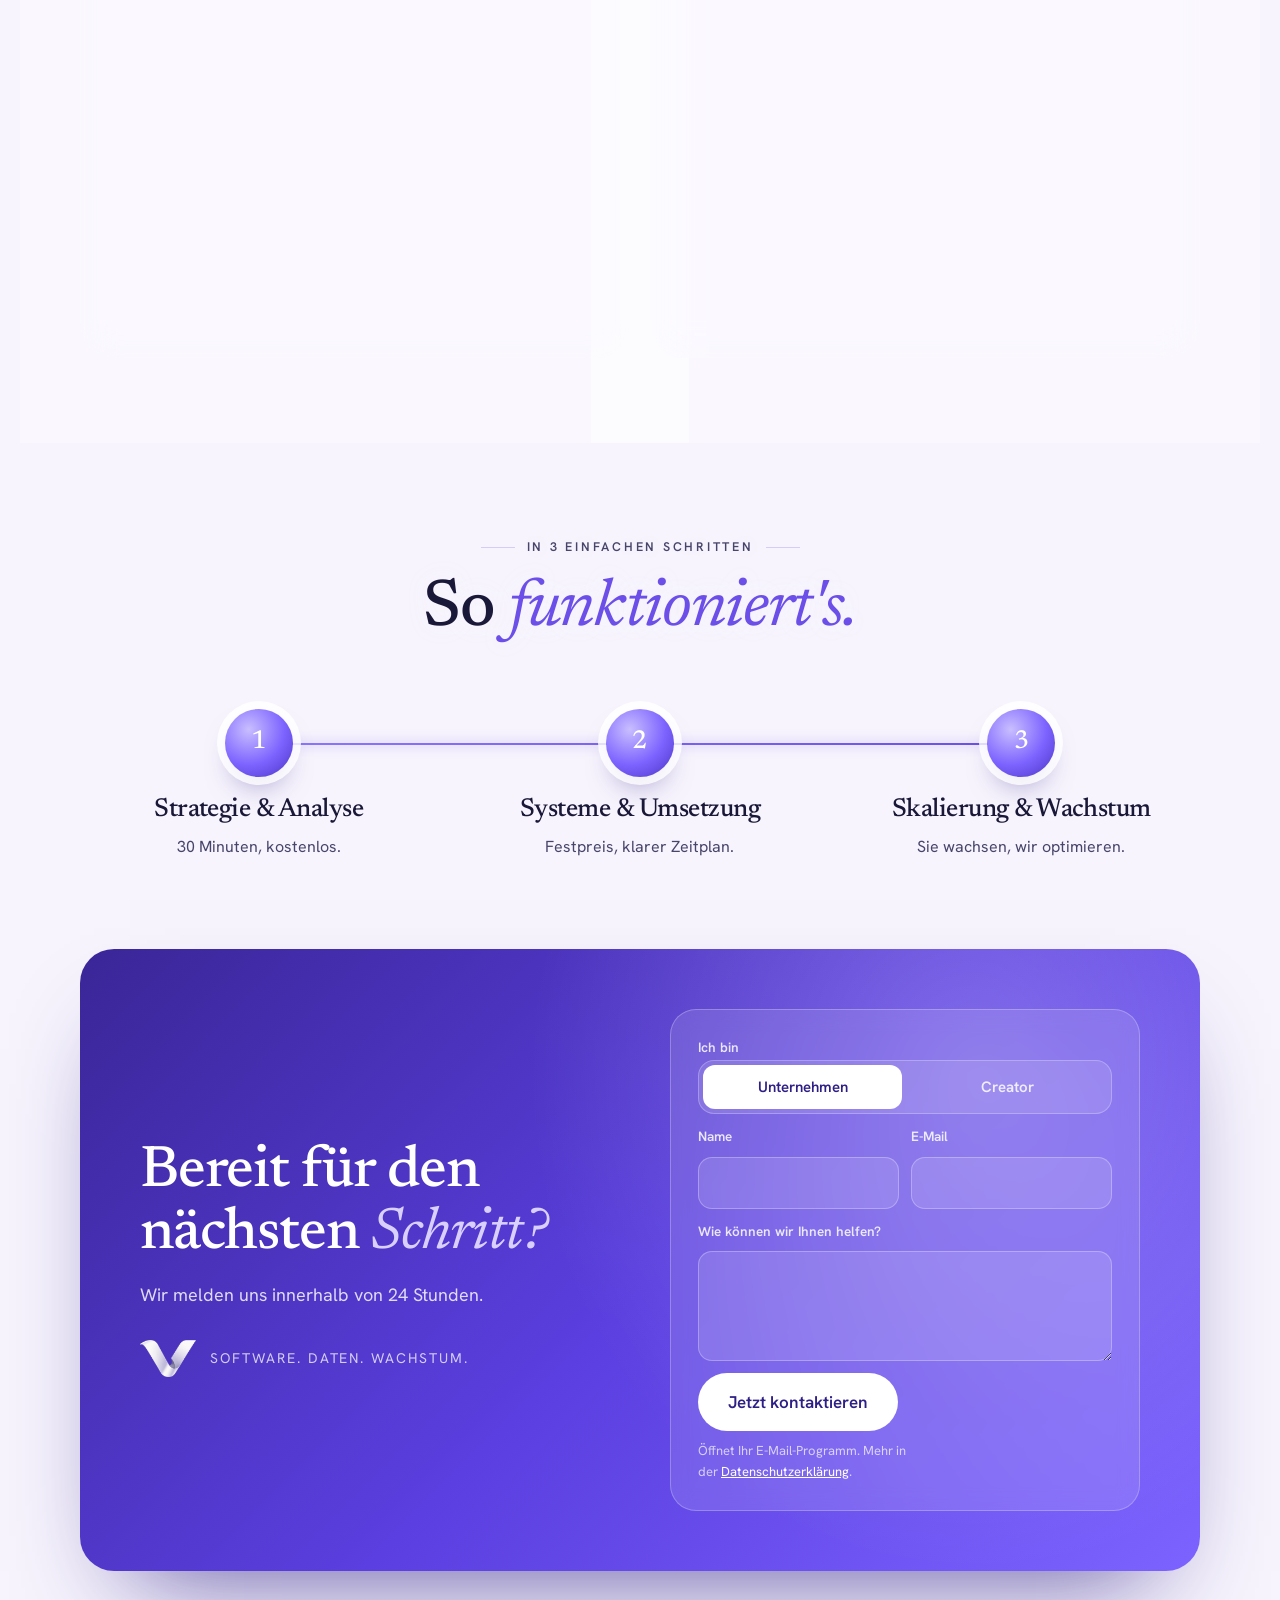
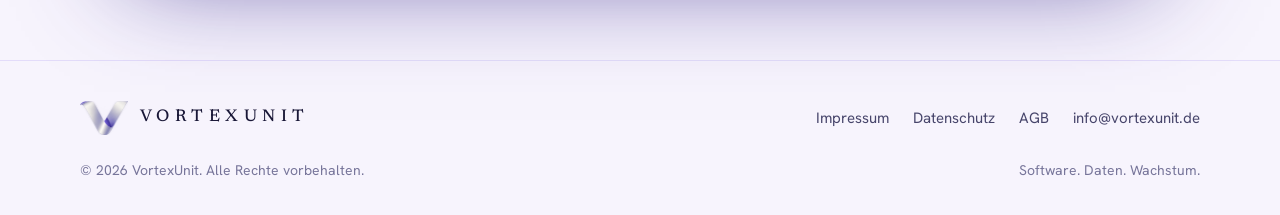
==== commit 5b4406fe: "Play the whole film before the offer for businesses and creators The owner wanted the film to finish" ====
--- a/index.html
+++ b/index.html
@@ -40,7 +40,7 @@
 <body>
   <a class="skip" href="#main">Zum Inhalt springen</a>
 
-  <!-- Background film: hidden at the top and bottom, plays slowly while scrolling through the middle -->
+  <!-- Background film: hidden on the hero, plays in full through the four scenes, then gives way to the offer -->
   <div class="bgfilm" aria-hidden="true">
     <canvas id="film"></canvas>
     <div class="veil"></div>
@@ -143,8 +143,19 @@
       </div>
     </section>
 
-    <!-- AUDIENCES -->
-    <section class="section">
+    <!-- SCENE 3: the background film shows clearly here -->
+    <section class="scene" data-scene="3" aria-label="04 · Ergebnis">
+      <div class="container">
+        <div class="scene-copy reveal">
+          <span class="label">04 · Ergebnis</span>
+          <h2>Skalierbare <em class="s">Ergebnisse.</em></h2>
+          <p>Ein System, das für Sie arbeitet.</p>
+        </div>
+      </div>
+    </section>
+
+    <!-- AUDIENCES: the film has finished, the offer takes over -->
+    <section class="section" id="angebot">
       <div class="container duo">
         <article class="aud glass reveal" id="unternehmen">
           <img class="art" src="assets/img/hf/glass-business.webp" width="292" height="380" alt="" loading="lazy" />
@@ -187,16 +198,6 @@
       </div>
     </section>
 
-    <!-- SCENE 3: the background film shows clearly here -->
-    <section class="scene" data-scene="3" aria-label="04 · Ergebnis">
-      <div class="container">
-        <div class="scene-copy reveal">
-          <span class="label">04 · Ergebnis</span>
-          <h2>Skalierbare <em class="s">Ergebnisse.</em></h2>
-          <p>Ein System, das für Sie arbeitet.</p>
-        </div>
-      </div>
-    </section>
 
     <!-- PROCESS -->
     <section class="section" id="ablauf">
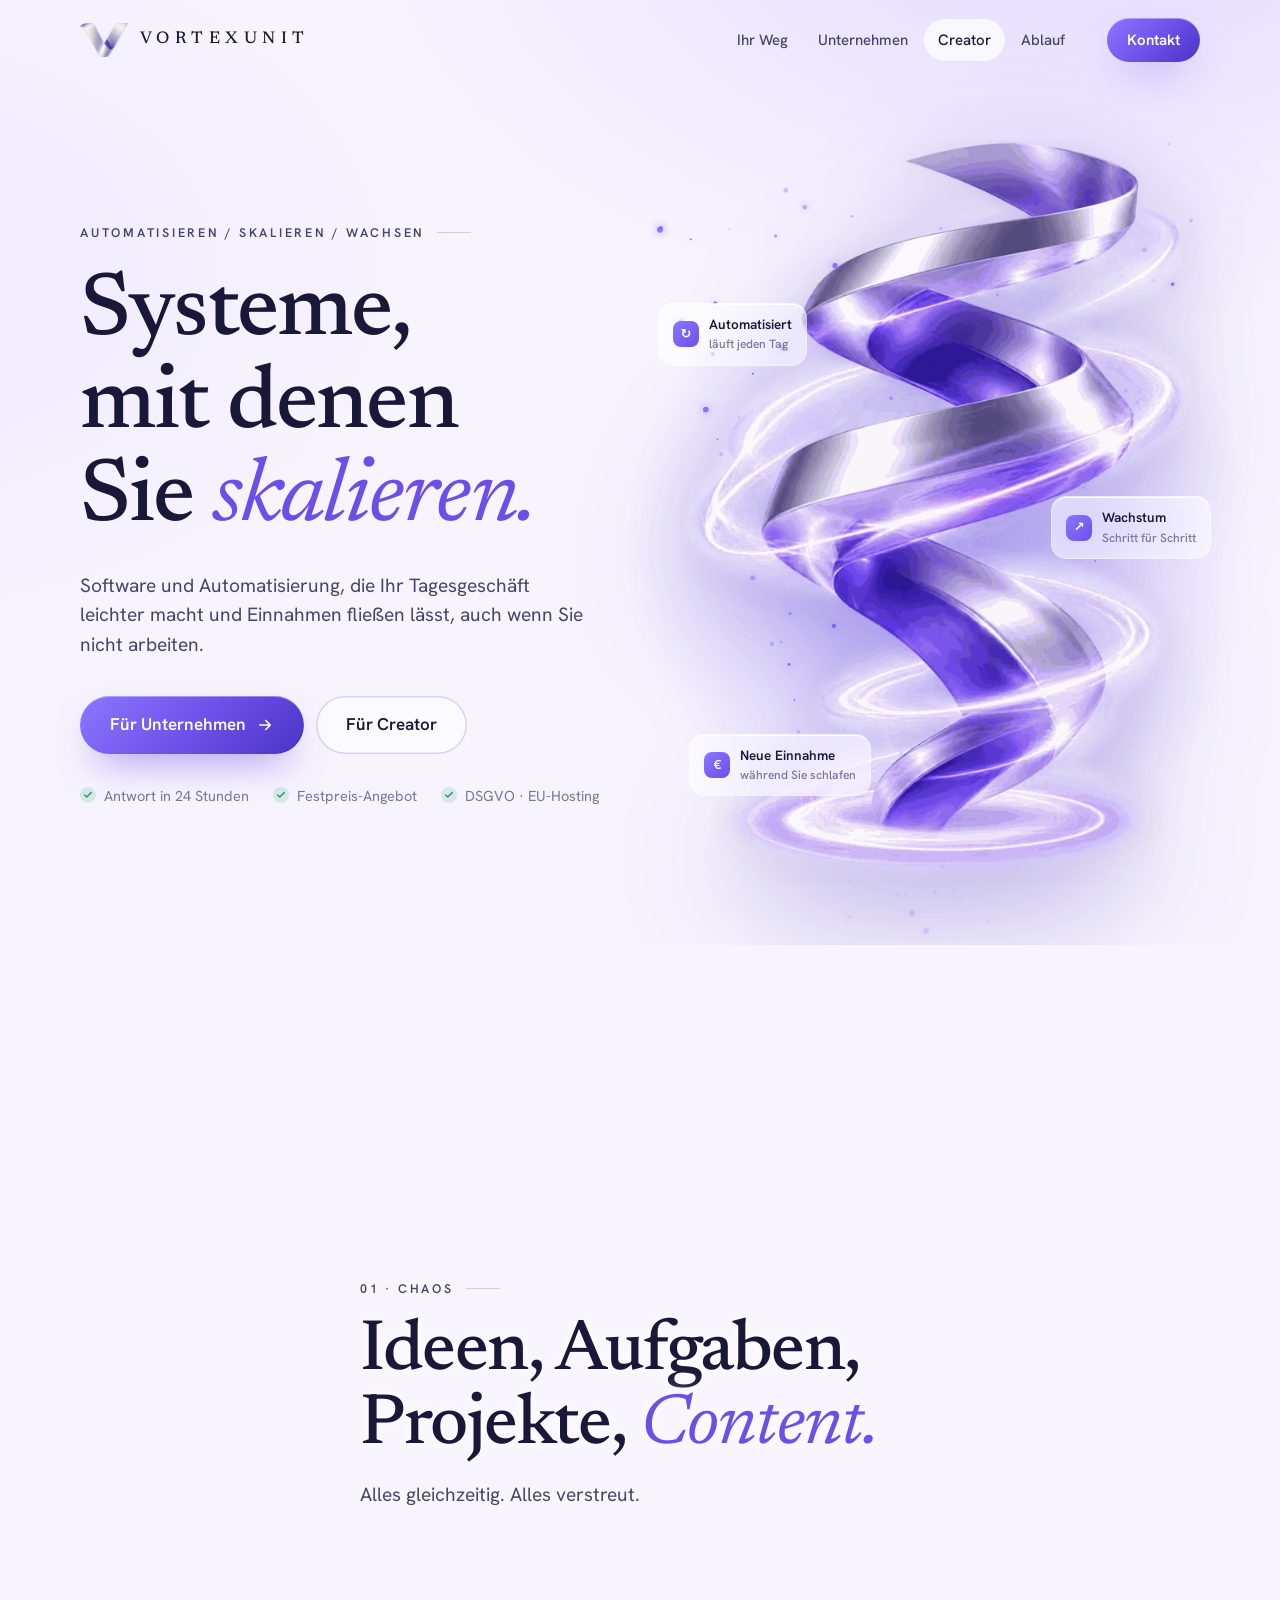
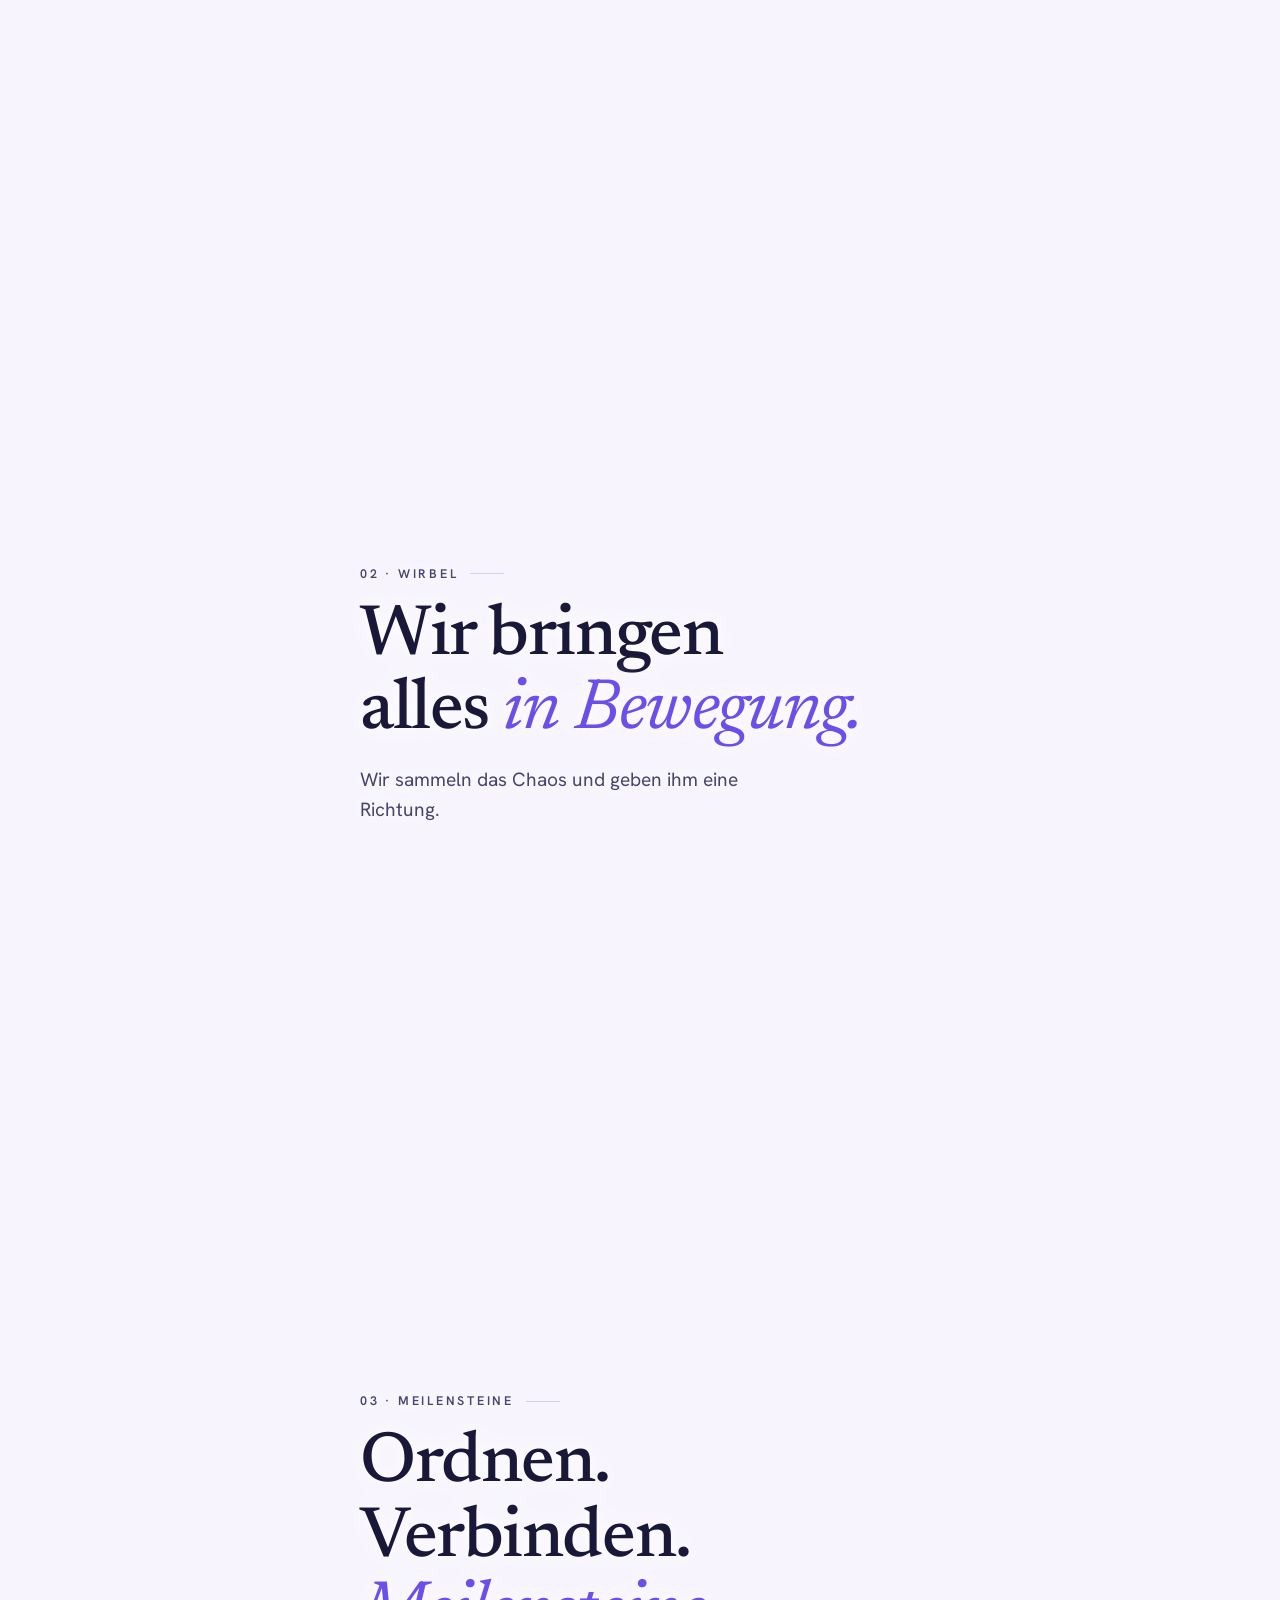
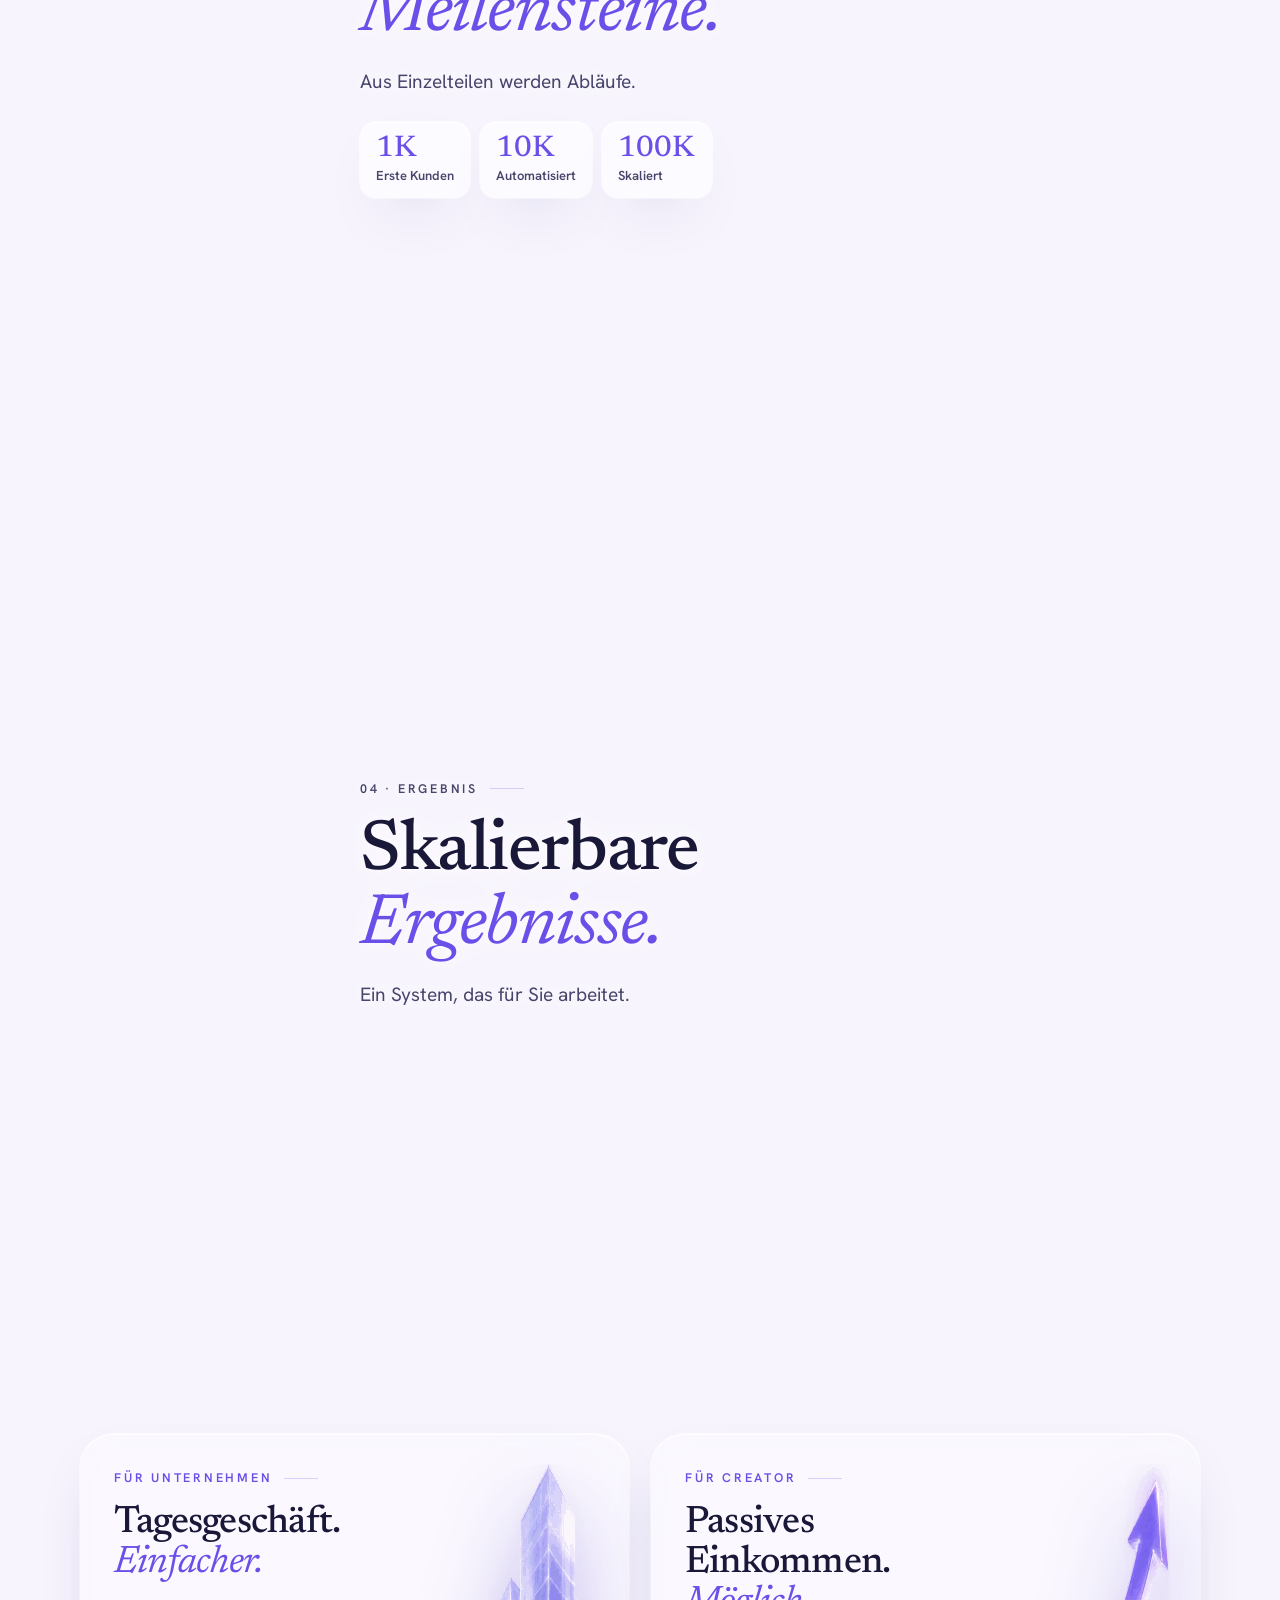
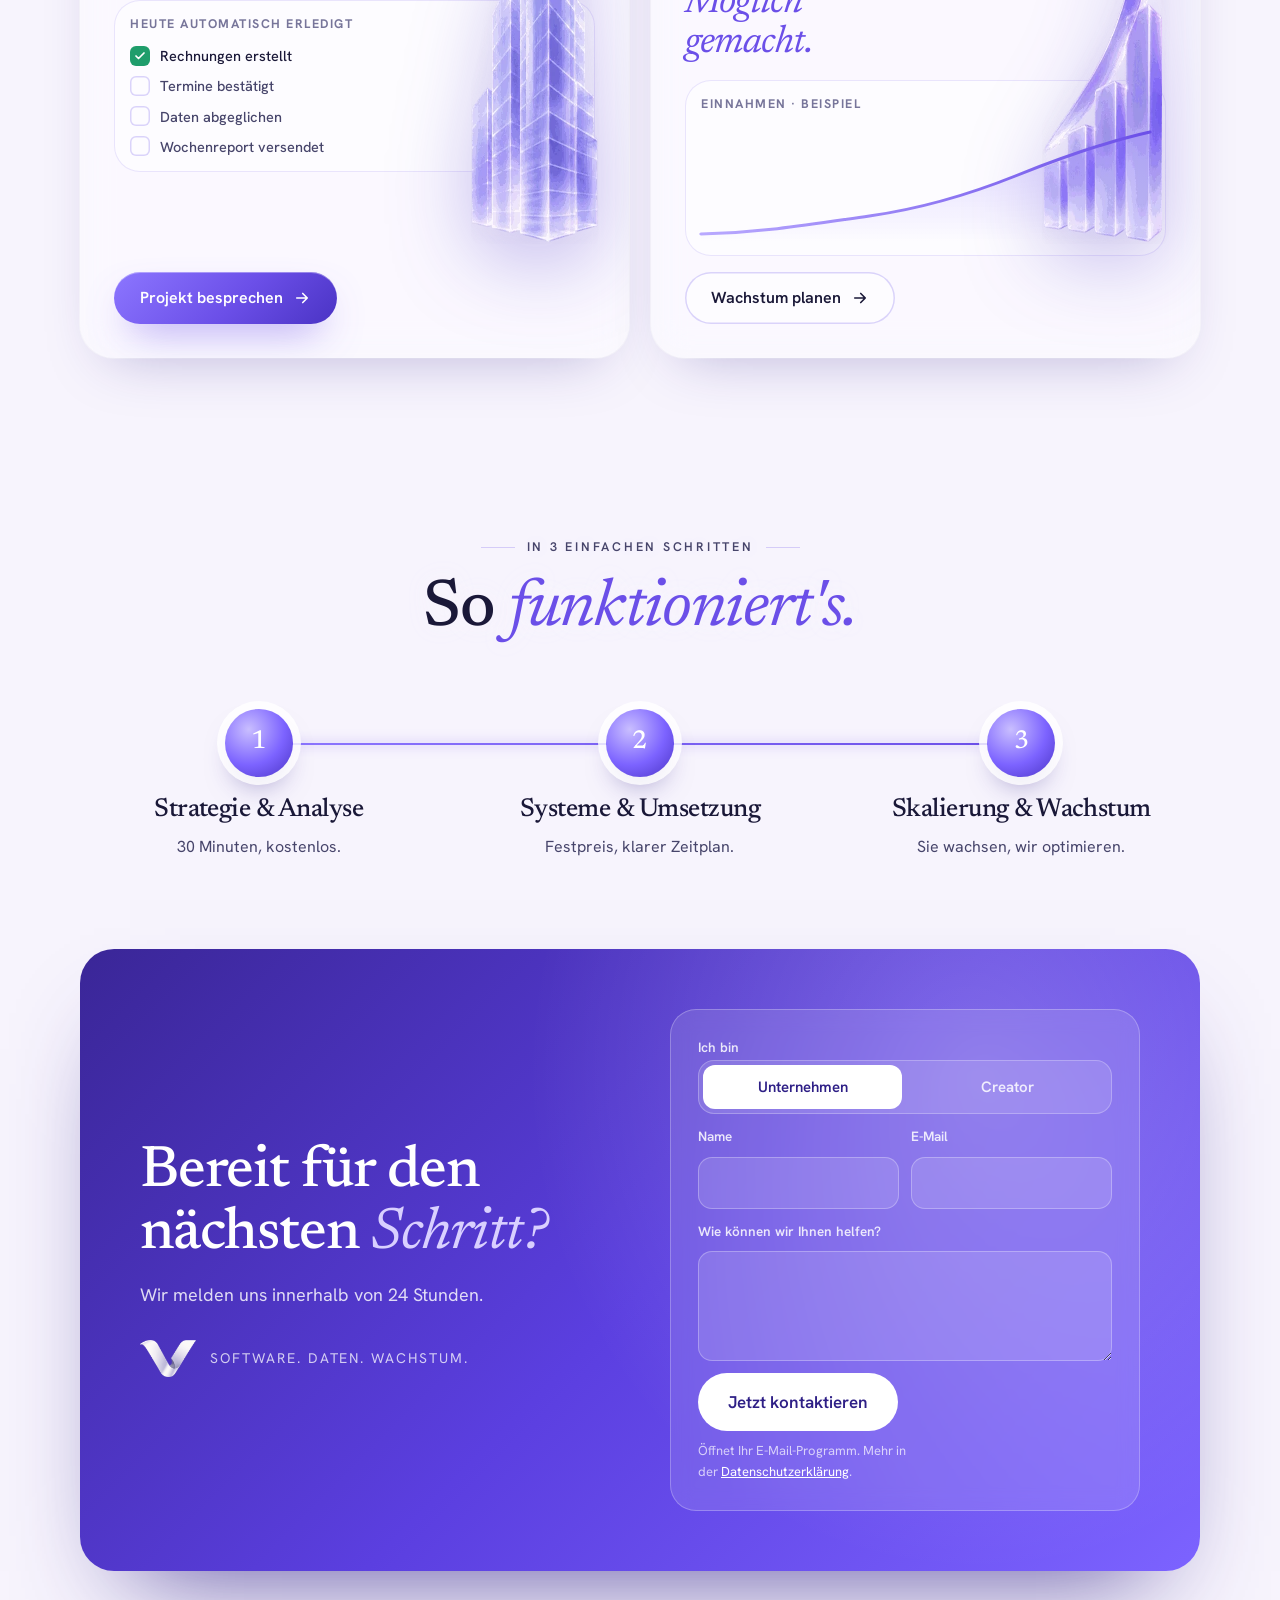
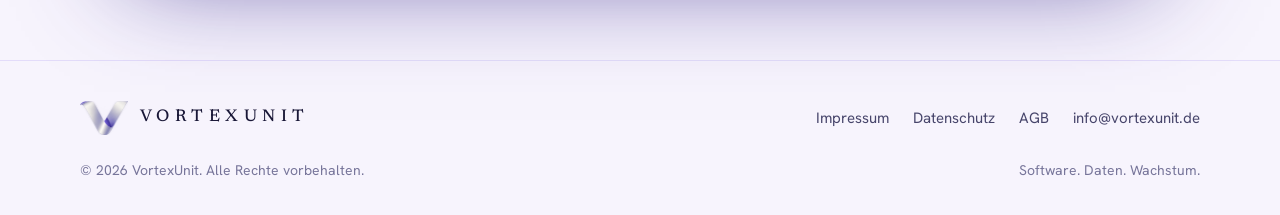
==== commit 3c97d5fe: "Hand the hero over to the film smoothly and hide the header while scrolling down The owner felt the " ====
--- a/index.html
+++ b/index.html
@@ -93,7 +93,7 @@
             <li>DSGVO · EU-Hosting</li>
           </ul>
         </div>
-        <div class="spiral reveal d2" aria-hidden="true">
+        <div class="spiral" aria-hidden="true">
           <img src="assets/img/hf/hero.webp" width="620" height="888" alt="" />
           <span class="chip glass c1"><i>↻</i><span>Automatisiert<small>läuft jeden Tag</small></span></span>
           <span class="chip glass c2"><i>↗</i><span>Wachstum<small>Schritt für Schritt</small></span></span>
--- a/assets/css/style.css
+++ b/assets/css/style.css
@@ -59,7 +59,8 @@
 .btn-block{width:100%}
 
 /* ---------- Header ---------- */
-.site-header{position:fixed;inset:0 0 auto 0;z-index:50;transition:background-color .3s,box-shadow .3s}
+.site-header{position:fixed;inset:0 0 auto 0;z-index:50;transition:background-color .3s,box-shadow .3s,transform .35s cubic-bezier(.2,.8,.2,1)}
+.site-header.hide{transform:translateY(-110%);box-shadow:none}
 .site-header.scrolled{background:rgba(247,244,253,.78);backdrop-filter:saturate(1.4) blur(16px);-webkit-backdrop-filter:saturate(1.4) blur(16px);box-shadow:0 1px 0 var(--line)}
 .nav{display:flex;align-items:center;gap:28px;height:80px}
 .brand{display:inline-flex;align-items:center;gap:12px;color:var(--ink);text-decoration:none}
@@ -94,14 +95,19 @@
 /* ---------- Hero ---------- */
 .hero{position:relative;isolation:isolate;padding-block:140px 60px;overflow:hidden}
 .hero canvas.swirl{position:absolute;z-index:-1;inset:0;width:100%;height:100%;pointer-events:none}
-.hero-grid{display:grid;grid-template-columns:minmax(0,1.05fr) minmax(0,.95fr);gap:24px;align-items:center}
+.hero{--exit:0}
+.hero-grid{display:grid;grid-template-columns:minmax(0,1.05fr) minmax(0,.95fr);gap:24px;align-items:center;
+  opacity:calc(1 - var(--exit) * 1.15);transform:translateY(calc(var(--exit) * -70px));will-change:opacity,transform}
 .hero h1{font-size:clamp(48px,7vw,96px);margin-top:22px}
 .hero .sub{margin-top:24px;max-width:46ch;font-size:clamp(17.5px,1.5vw,20px);line-height:1.55;color:var(--ink-2)}
 .paths{display:flex;flex-wrap:wrap;gap:12px;margin-top:36px}
 .trust{display:flex;flex-wrap:wrap;gap:8px 24px;margin:30px 0 0;padding:0;list-style:none;font-size:14.5px;color:var(--muted)}
 .trust li{display:flex;align-items:center;gap:8px}
 .trust li::before{content:"";width:16px;height:16px;border-radius:50%;background:rgba(31,157,107,.14) url("data:image/svg+xml,%3Csvg xmlns='http://www.w3.org/2000/svg' viewBox='0 0 24 24' fill='none' stroke='%231F9D6B' stroke-width='3.4' stroke-linecap='round' stroke-linejoin='round'%3E%3Cpath d='M20 6 9 17l-5-5'/%3E%3C/svg%3E") center/10px no-repeat}
-.spiral{position:relative;justify-self:center;width:min(520px,100%);aspect-ratio:620/888}
+.spiral{position:relative;justify-self:center;width:min(520px,100%);aspect-ratio:620/888;
+  opacity:calc(1 - var(--exit) * 1.5);transform:scale(calc(1 + var(--exit) * .28));filter:blur(calc(var(--exit) * 14px));
+  animation:spiralIn 1.1s .25s cubic-bezier(.2,.8,.2,1) backwards}
+@keyframes spiralIn{from{opacity:0;transform:translateY(30px) scale(.96)}}
 .spiral img{position:absolute;inset:0;width:100%;height:100%;object-fit:contain;filter:drop-shadow(0 40px 60px rgba(74,51,196,.35));animation:float 7s ease-in-out infinite}
 .spiral::before{content:"";position:absolute;inset:10% -10% 0;background:radial-gradient(closest-side,rgba(140,118,255,.45),transparent);filter:blur(10px);z-index:-1;animation:breathe 7s ease-in-out infinite}
 @keyframes float{0%,100%{transform:translateY(0) rotate(-1deg)}50%{transform:translateY(-18px) rotate(1.2deg)}}
@@ -259,5 +265,5 @@
 .js .reveal.d1{transition-delay:.1s}.js .reveal.d2{transition-delay:.2s}.js .reveal.d3{transition-delay:.3s}
 @media (prefers-reduced-motion:reduce){
   .js .reveal{opacity:1;transform:none;transition:none}
-  .spiral img,.spiral::before,.chip,.aud .art,.contact::before{animation:none}
+  .spiral,.spiral img,.spiral::before,.chip,.aud .art,.contact::before{animation:none}
 }
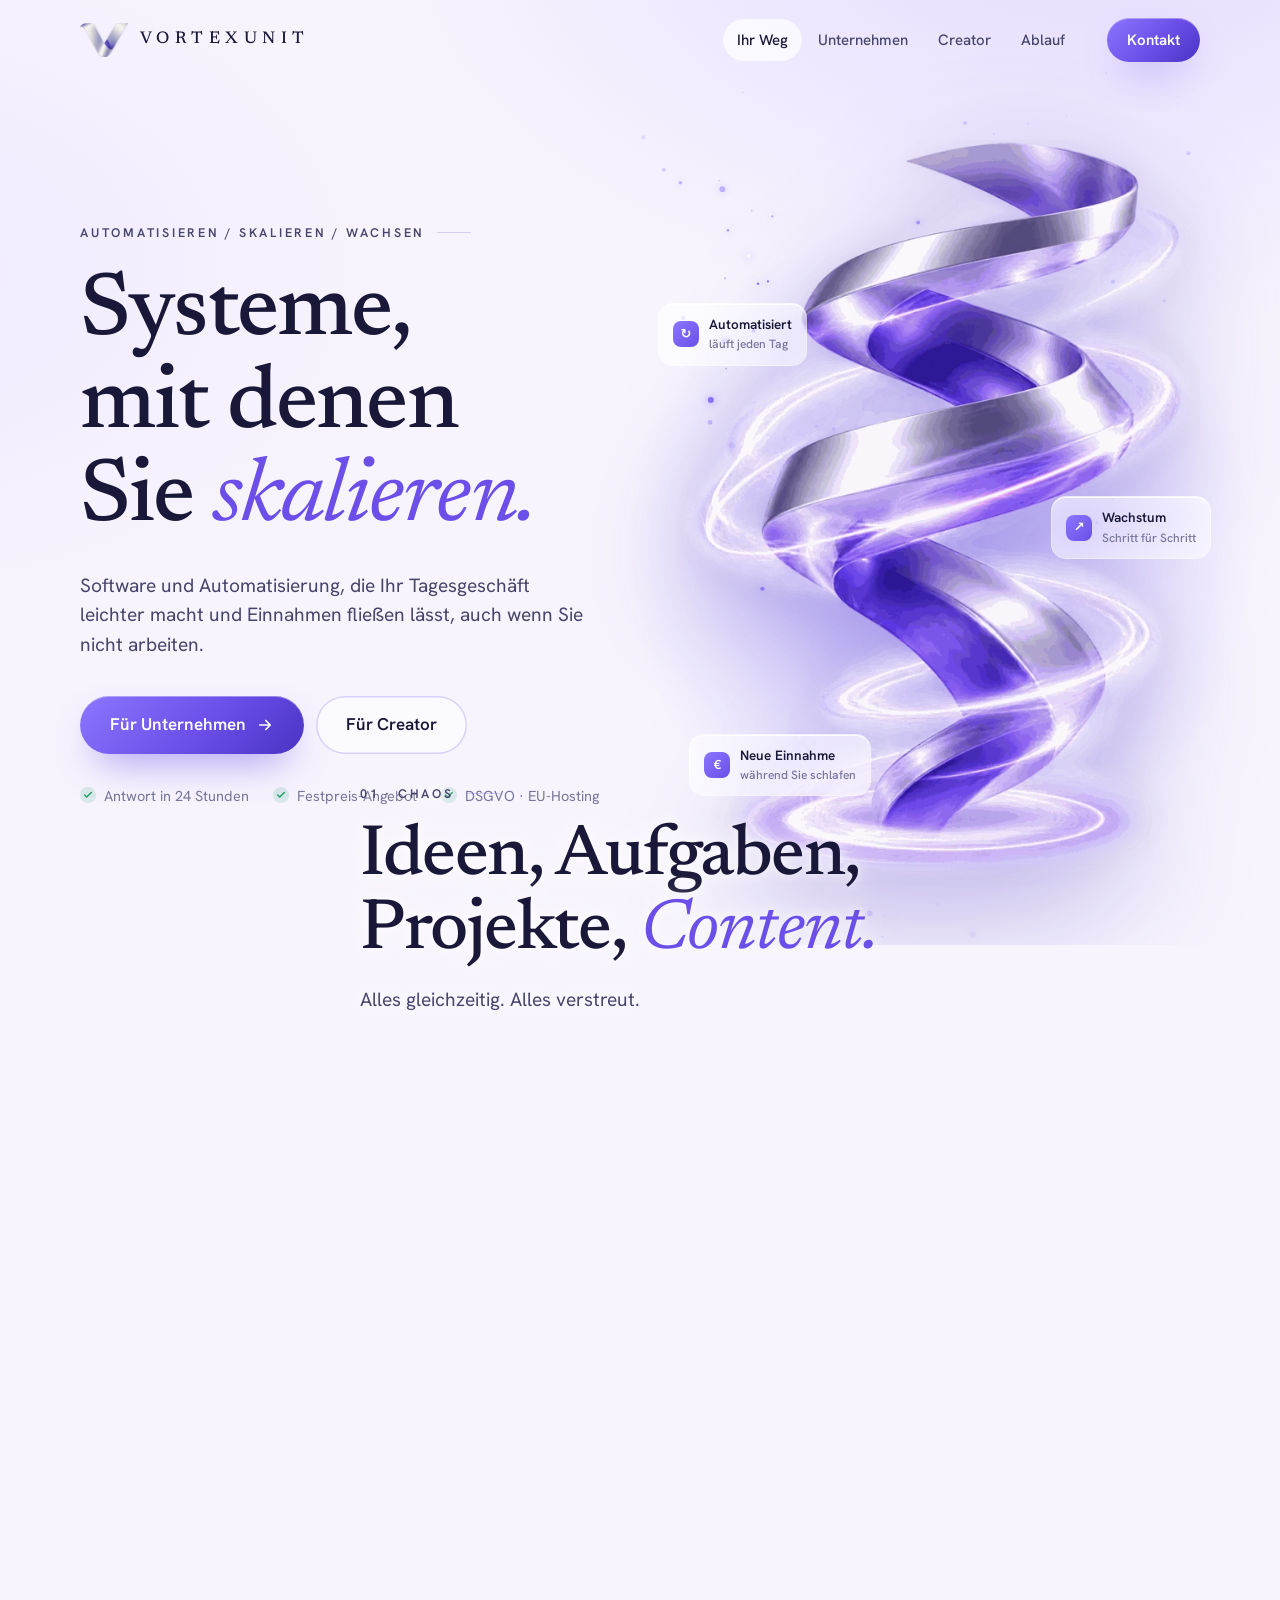
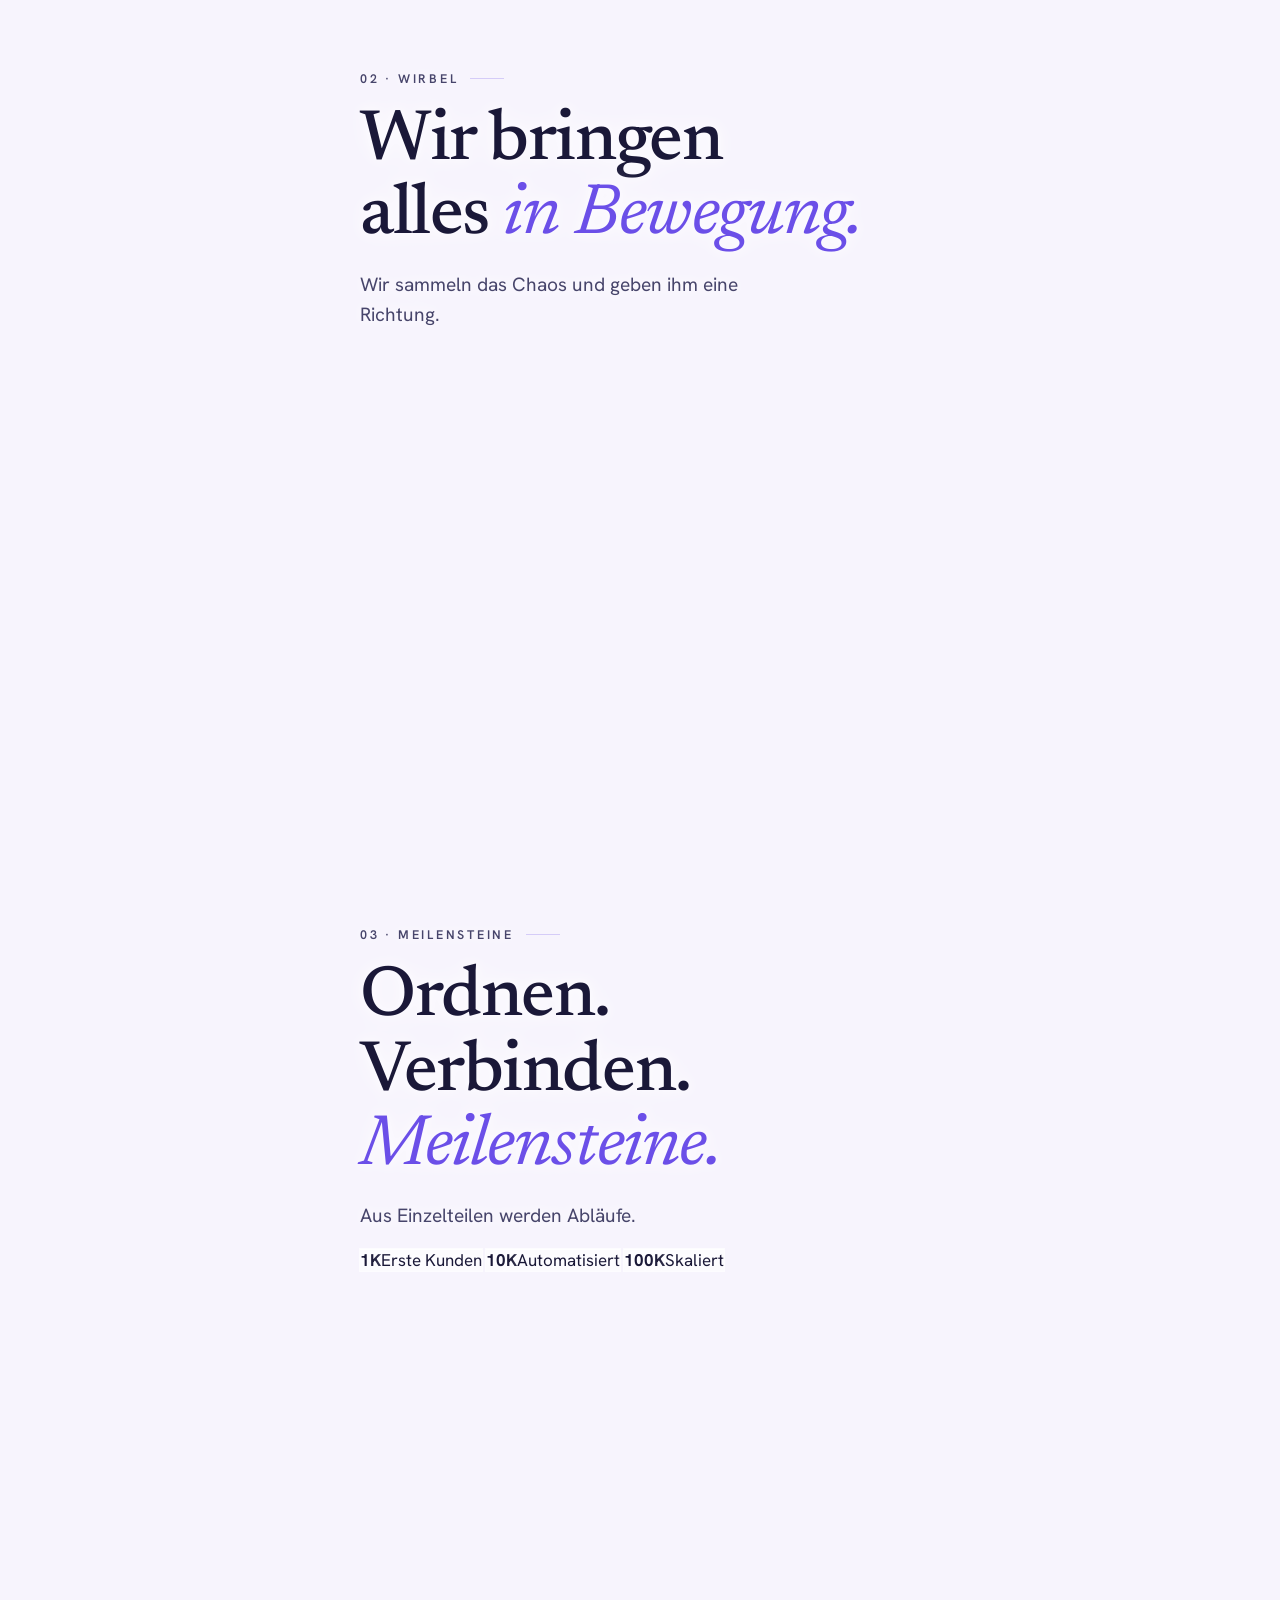
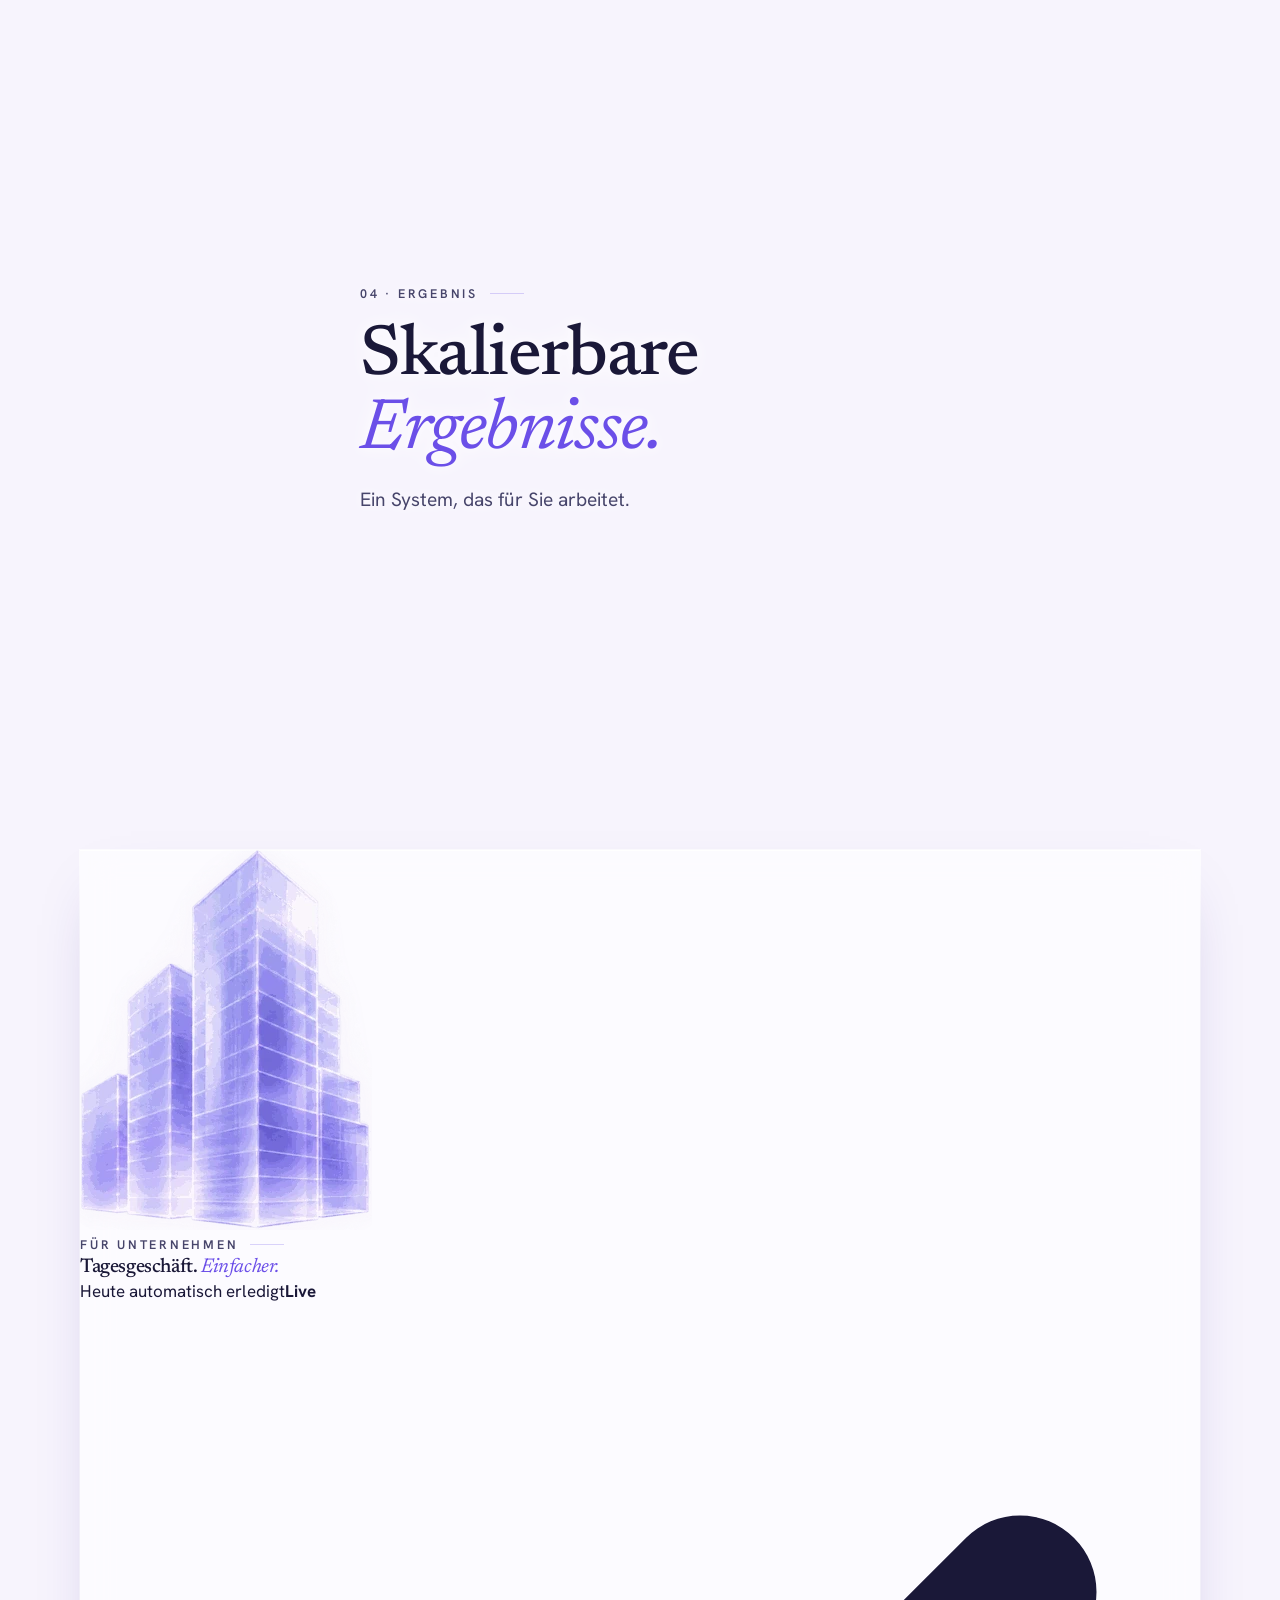
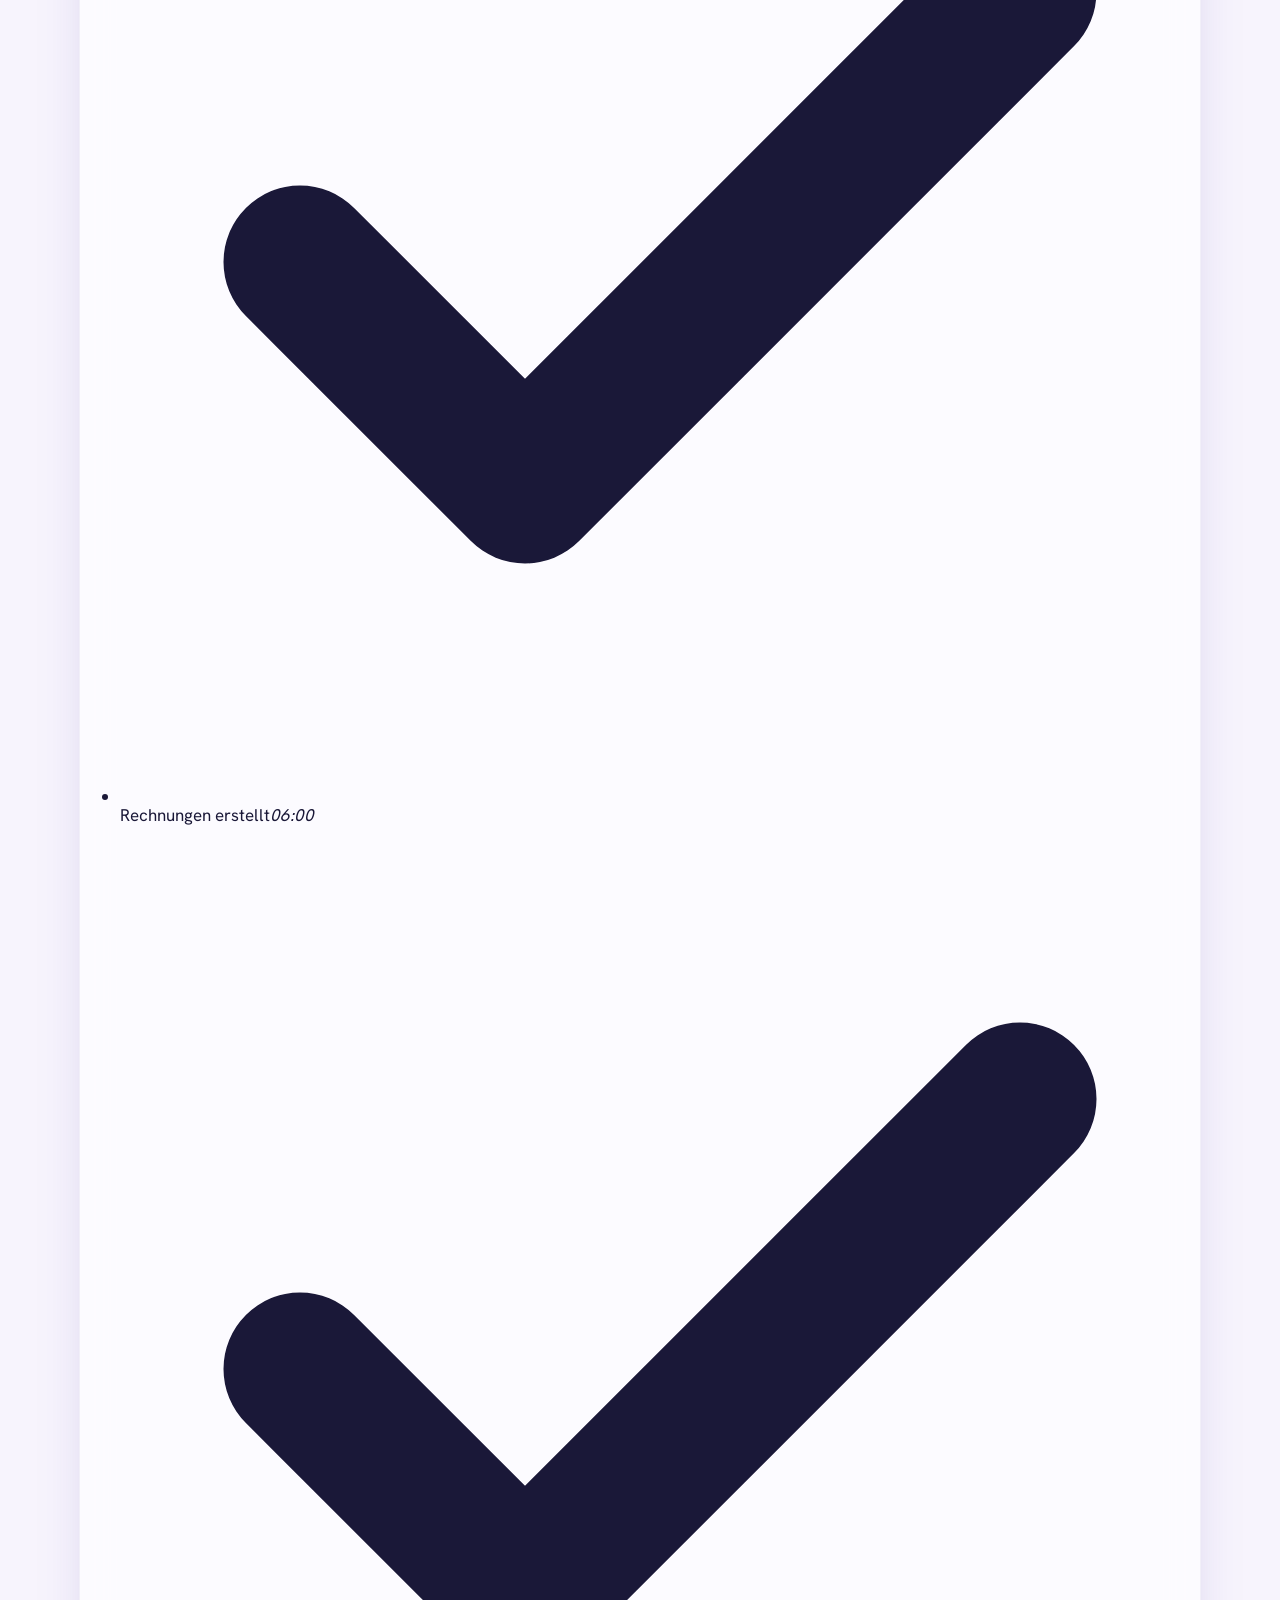
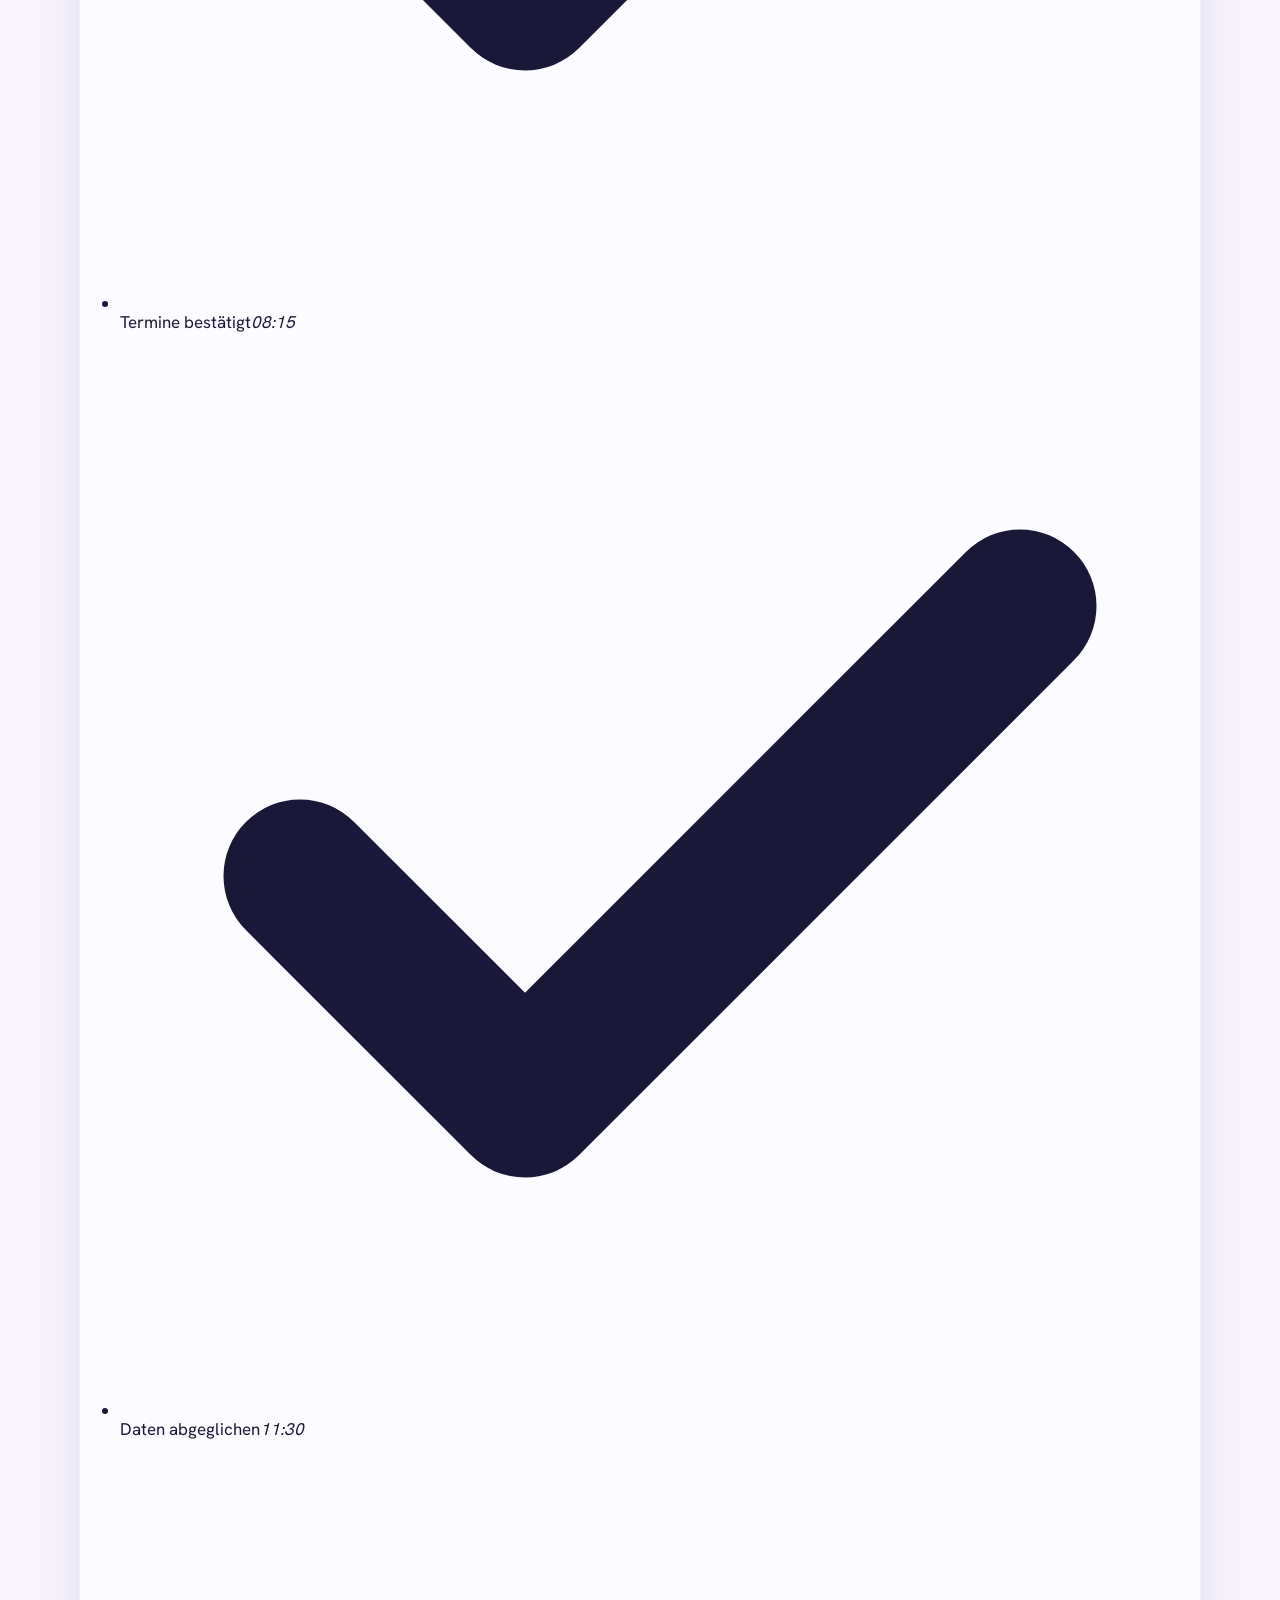
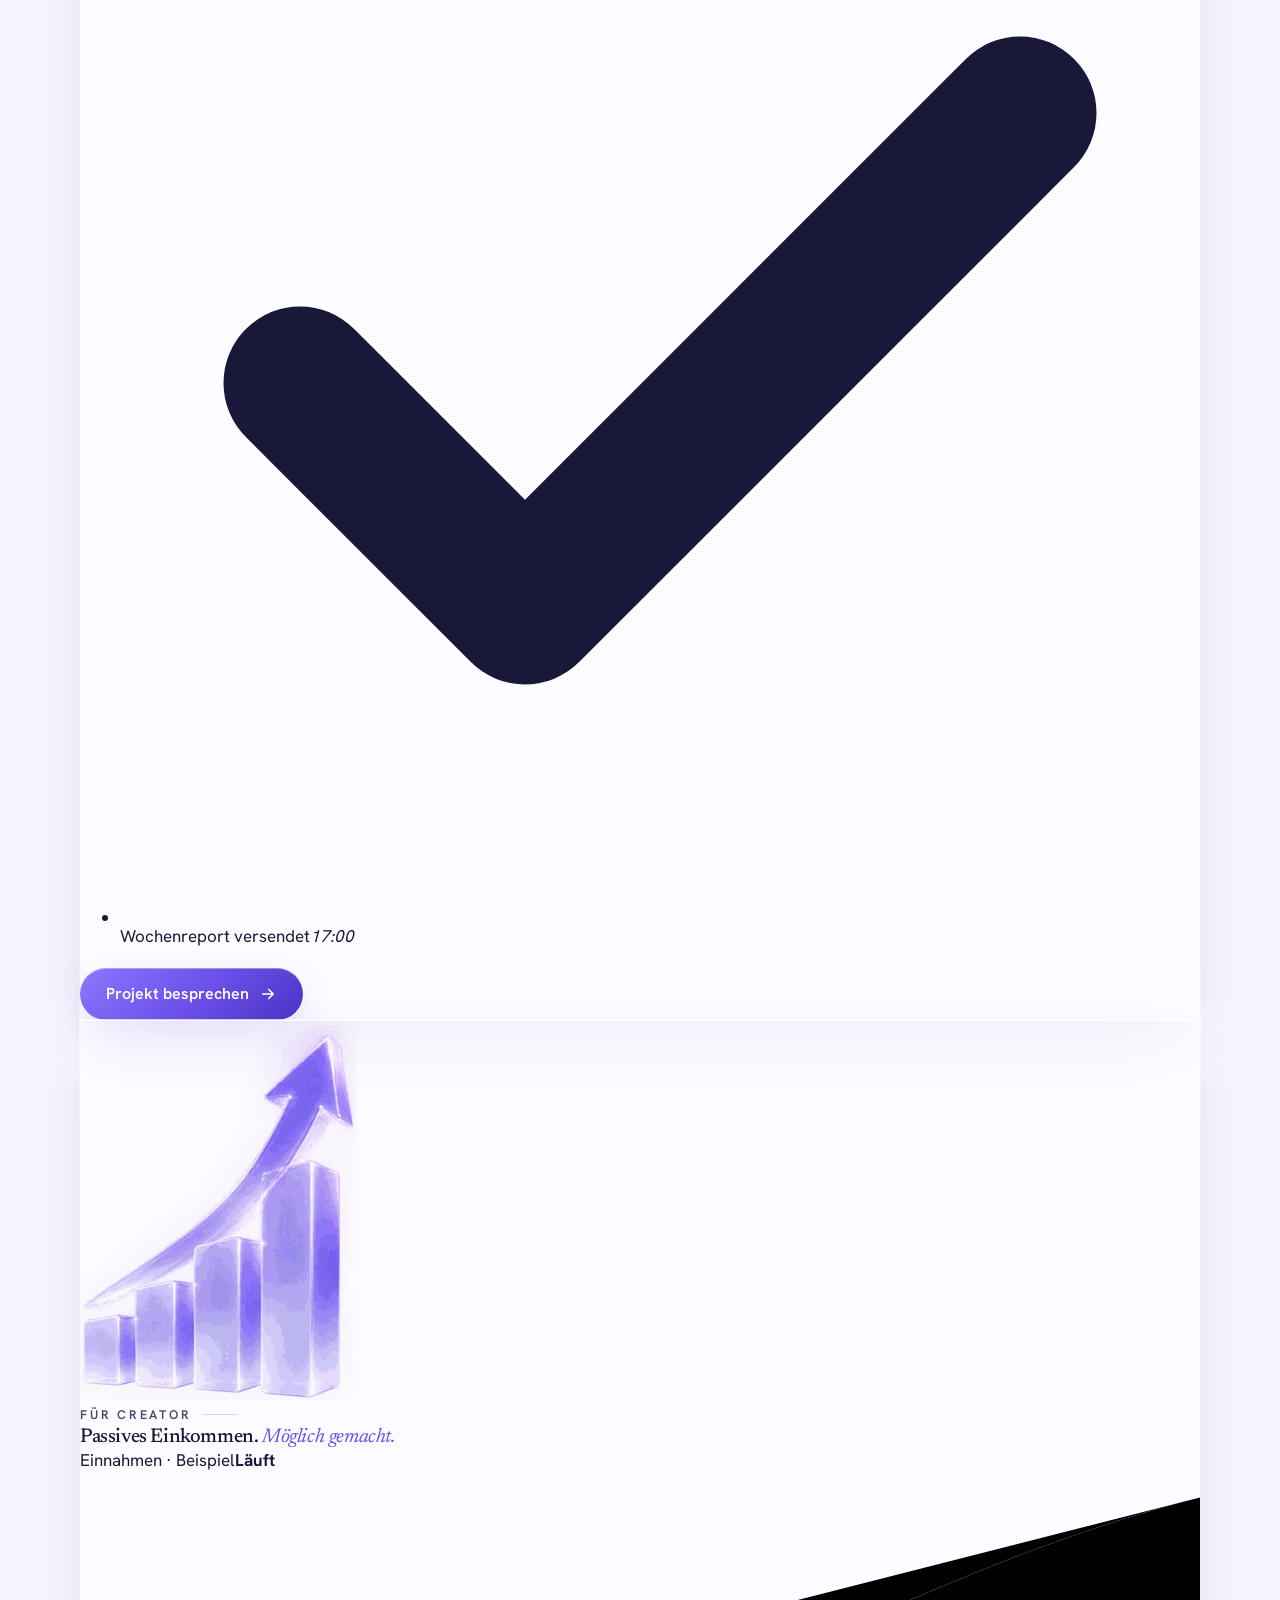
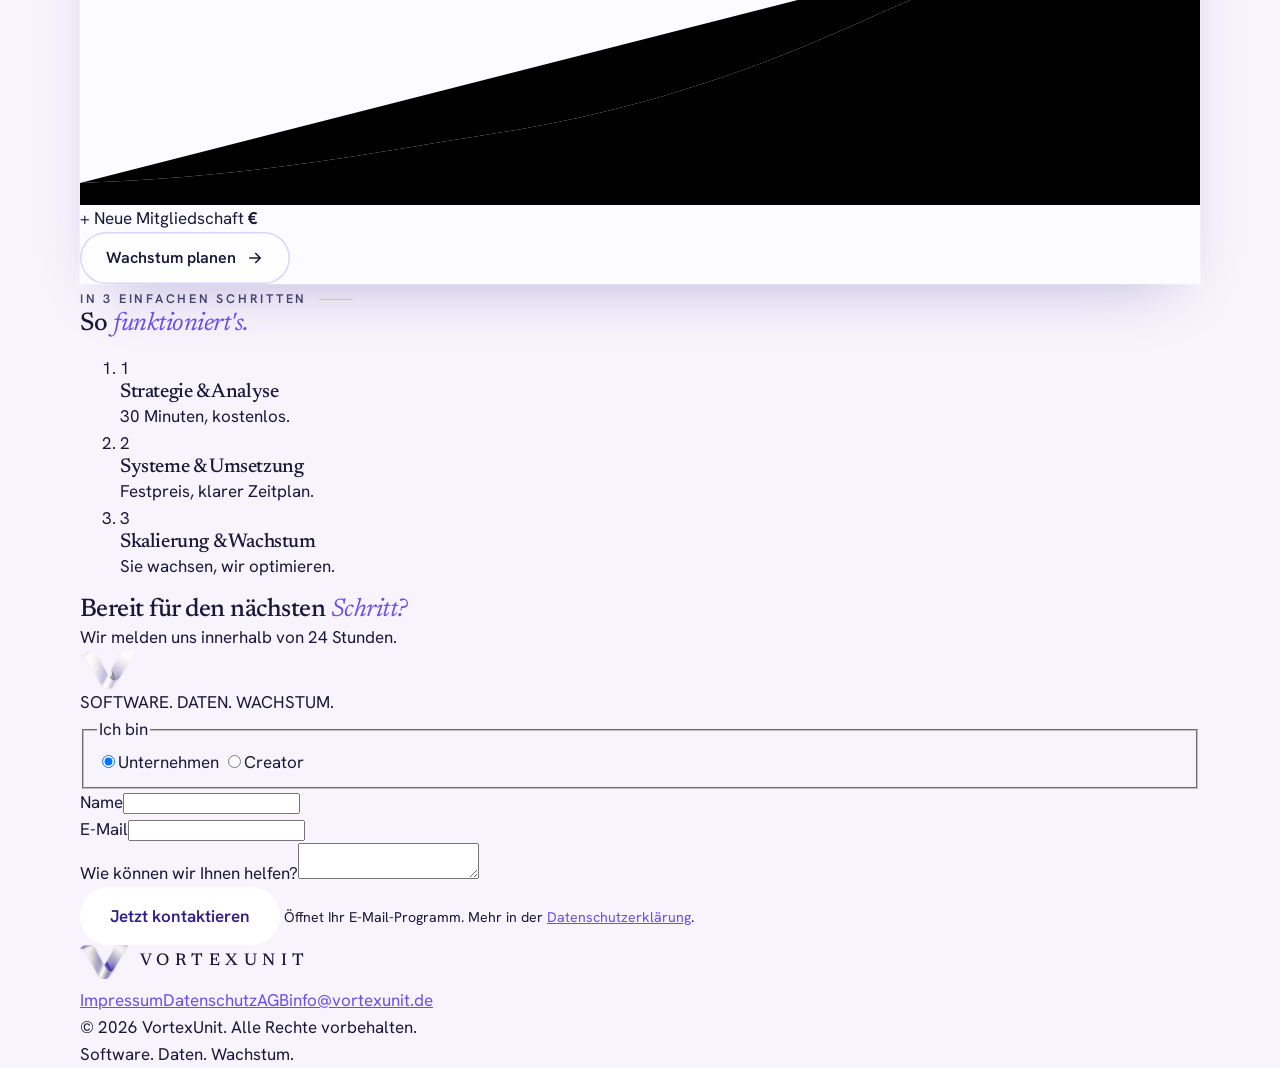
==== commit b6fdcdf7: "Shorten the hero handover further and remove the chapter dots The owner wanted an even shorter step " ====
--- a/index.html
+++ b/index.html
@@ -45,7 +45,6 @@
     <canvas id="film"></canvas>
     <div class="veil"></div>
   </div>
-  <div class="film-progress" aria-hidden="true"><span>Chaos</span><span>Wirbel</span><span>Meilensteine</span><span>Ergebnis</span></div>
 
   <header class="site-header">
     <div class="container nav">
@@ -106,7 +105,7 @@
     <!-- SCENE 0: the background film shows clearly here -->
     <section class="scene" id="weg" data-scene="0" aria-label="01 · Chaos">
       <div class="container">
-        <div class="scene-copy reveal">
+        <div class="scene-copy scene-intro">
           <span class="label">01 · Chaos</span>
           <h2>Ideen, Aufgaben, Projekte, <em class="s">Content.</em></h2>
           <p>Alles gleichzeitig. Alles verstreut.</p>
--- a/assets/css/style.css
+++ b/assets/css/style.css
@@ -124,17 +124,14 @@
 .bgfilm{position:fixed;inset:0;z-index:-1;opacity:0;pointer-events:none;will-change:opacity}
 .bgfilm canvas{position:absolute;inset:0;width:100%;height:100%}
 .bgfilm .veil{position:absolute;inset:0;background:rgba(247,244,253,.45);will-change:opacity}
-.film-progress{position:fixed;right:clamp(14px,2.4vw,34px);top:50%;transform:translateY(-50%);z-index:40;display:flex;flex-direction:column;gap:14px;opacity:0;pointer-events:none;transition:opacity .2s}
-.film-progress span{display:flex;align-items:center;gap:10px;font-size:11.5px;font-weight:700;letter-spacing:.14em;text-transform:uppercase;color:rgba(26,24,56,.4);transition:color .3s}
-.film-progress span::before{content:"";width:11px;height:11px;border-radius:50%;box-shadow:inset 0 0 0 2px rgba(26,24,56,.25);transition:all .3s}
-.film-progress span.on{color:var(--ink)}
-.film-progress span.on::before{background:var(--violet);box-shadow:0 0 0 4px rgba(107,79,232,.2),0 0 16px rgba(107,79,232,.7)}
 .scene{min-height:100vh;display:flex;align-items:center;scroll-margin-top:0}
+.hero + .scene{margin-top:-55vh}
+.scene-intro{opacity:var(--intro,0);transform:translateY(calc((1 - var(--intro,0)) * 24px))}  /* the chaos scene starts while the hero is still dissolving */
+@media (max-width:760px){.hero + .scene{margin-top:-95vh}}
 .scene-copy{max-width:560px;display:flex;flex-direction:column;gap:16px;text-shadow:0 0 28px rgba(255,255,255,.95),0 0 10px rgba(255,255,255,.8)}
 .scene-copy h2{font-size:clamp(40px,5.6vw,76px)}
 .scene-copy p{font-size:clamp(17px,1.5vw,20px);color:var(--ink-2);max-width:36ch}
-@media (max-width:1100px){.film-progress{display:none}}
-@media (max-width:760px){.scene{min-height:100vh;align-items:flex-end;padding-bottom:14vh}}
+@media (max-width:1100px){@media (max-width:760px){.scene{min-height:100vh;align-items:flex-end;padding-bottom:14vh}}
 .counters{display:flex;flex-wrap:wrap;gap:10px;margin-top:8px;text-shadow:none}
 .counters span{display:flex;flex-direction:column;gap:2px;padding:12px 16px;border-radius:16px;font-size:13px;font-weight:600;color:var(--ink-2);min-width:110px}
 .counters b{font-family:var(--serif);font-weight:500;font-size:30px;line-height:1;color:var(--violet);font-variant-numeric:tabular-nums}
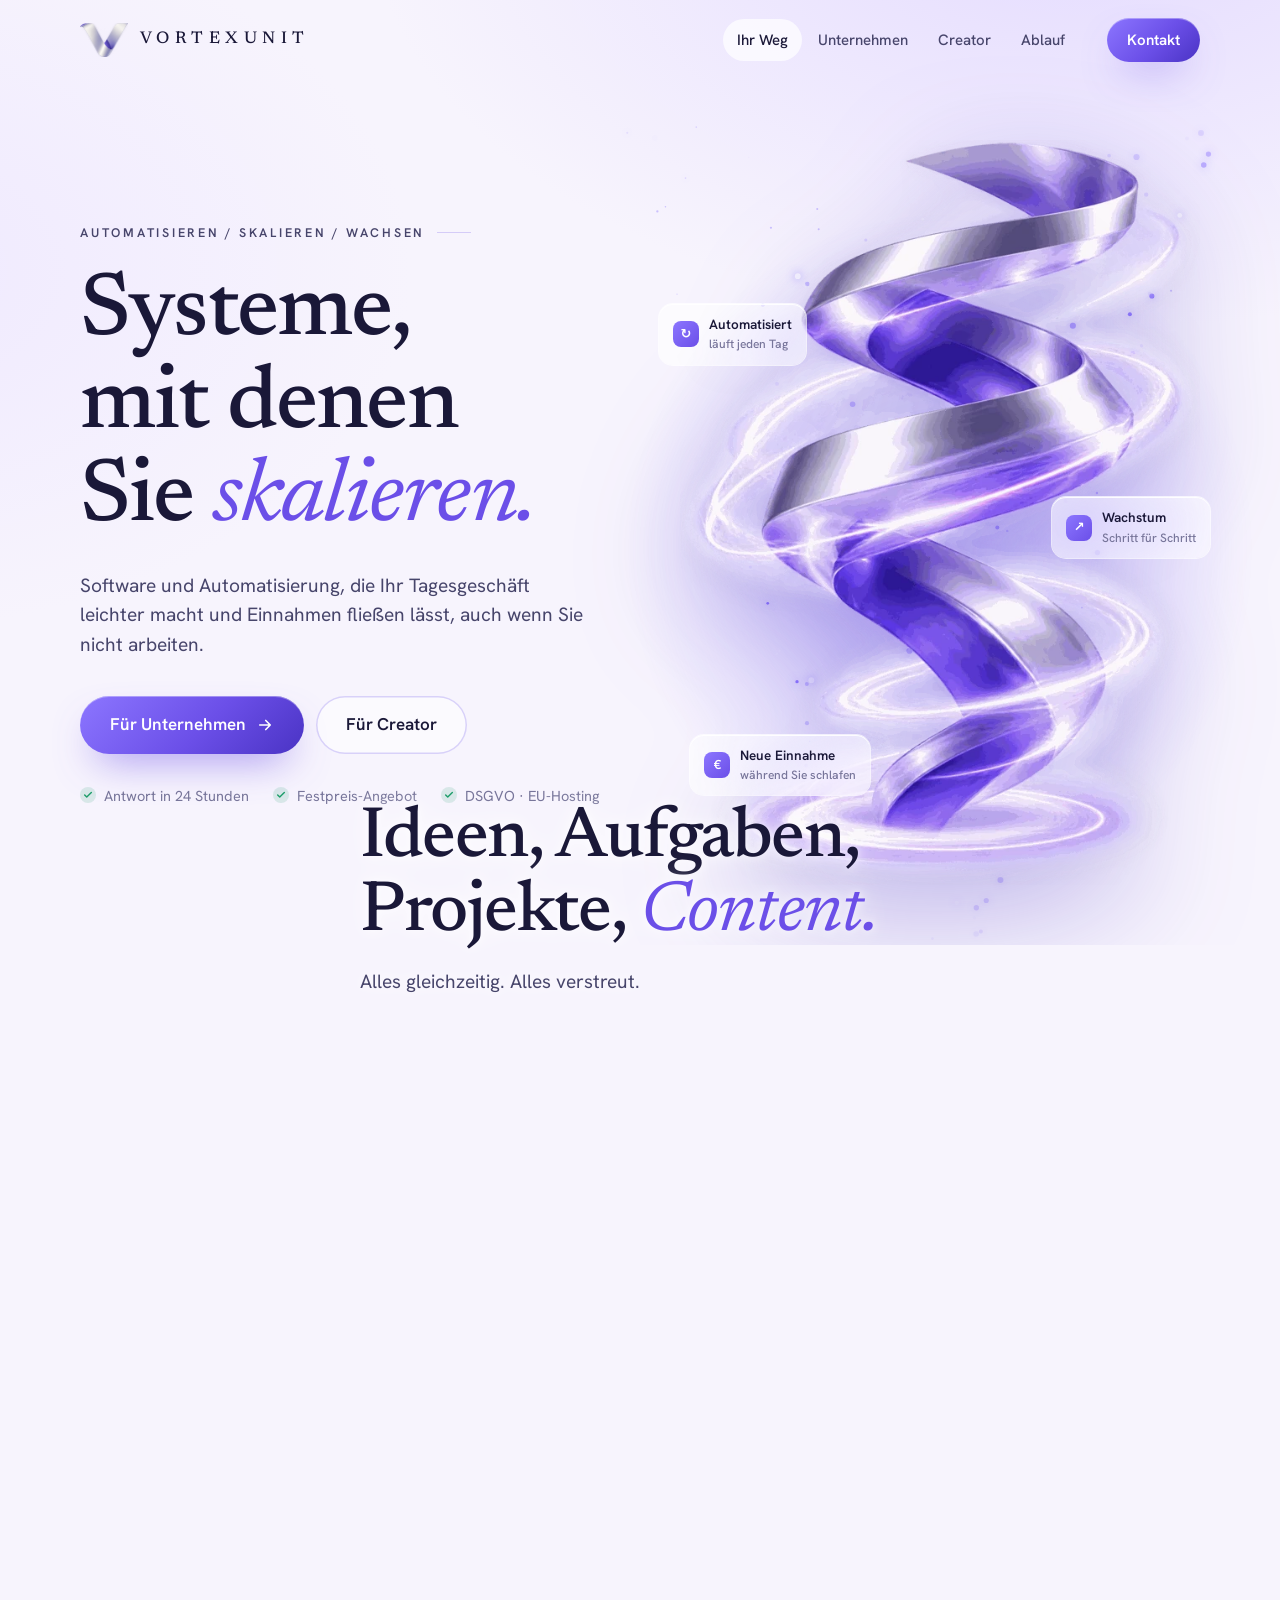
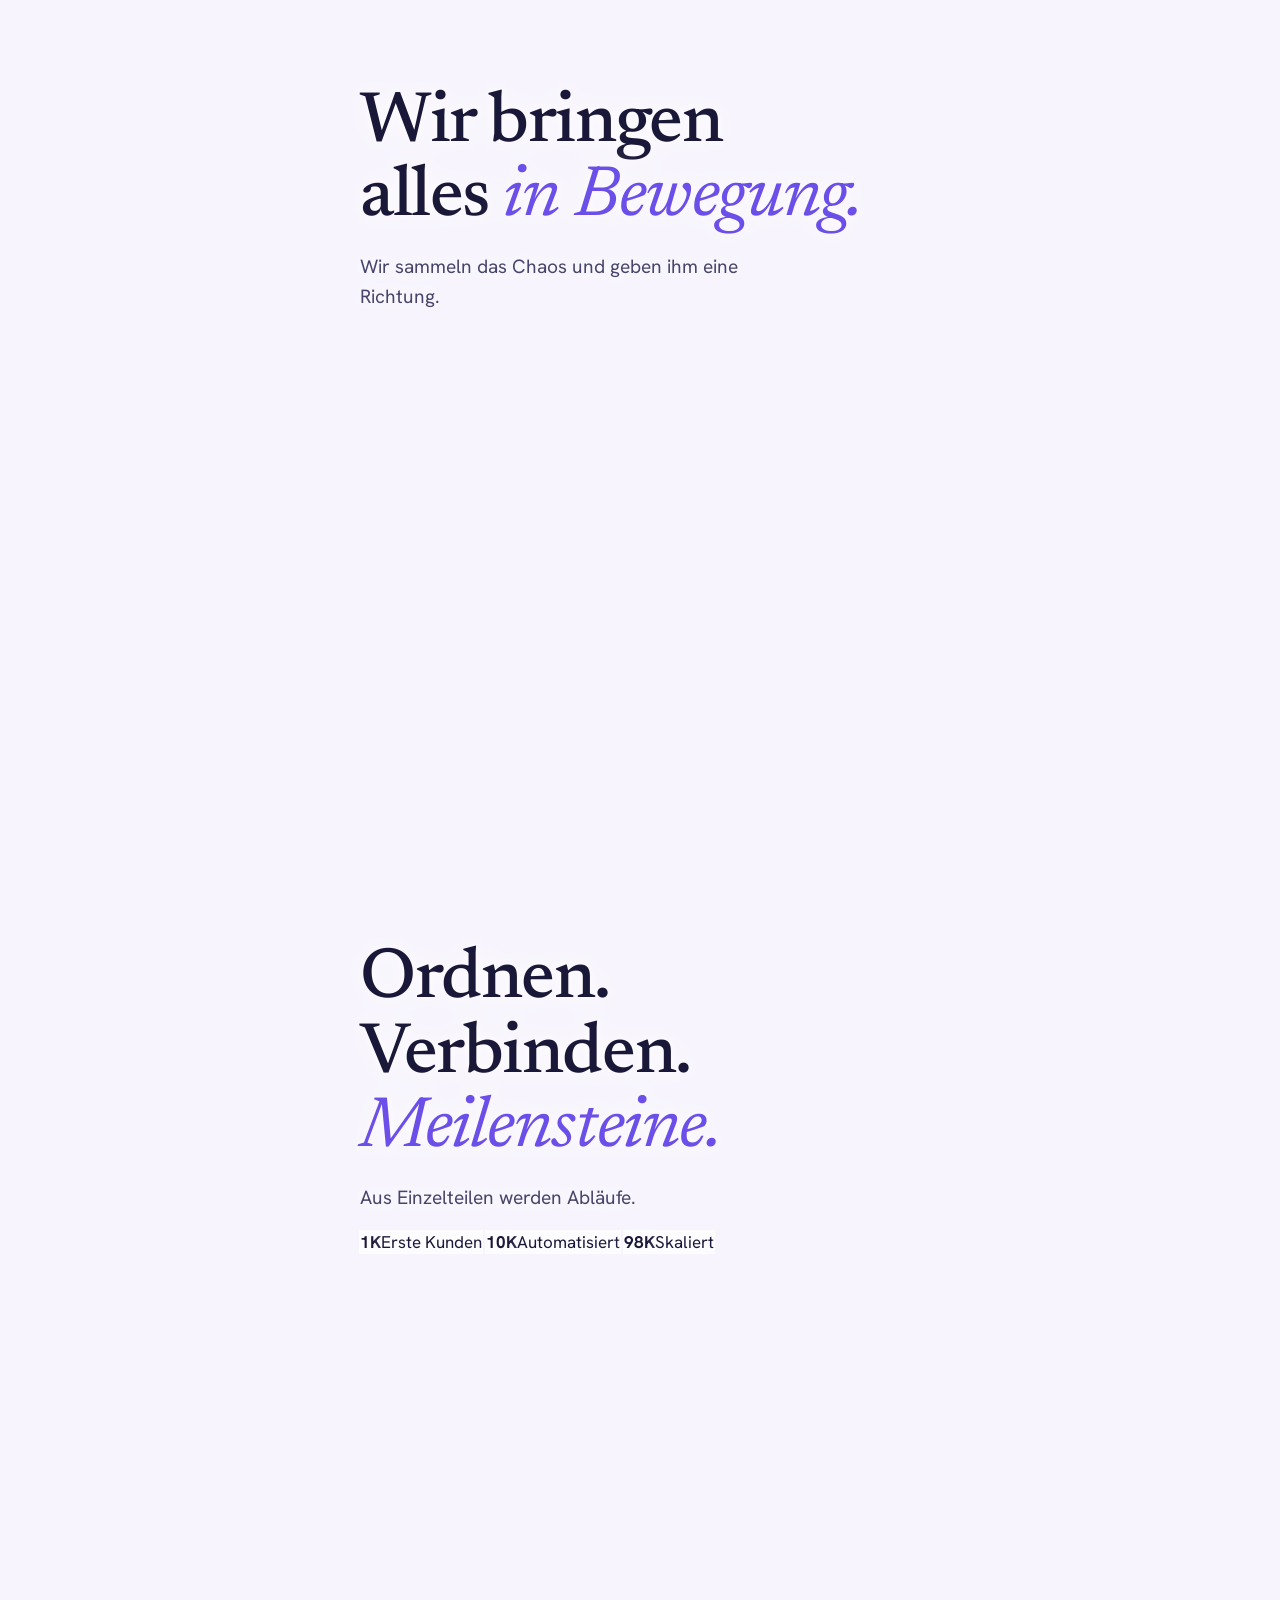
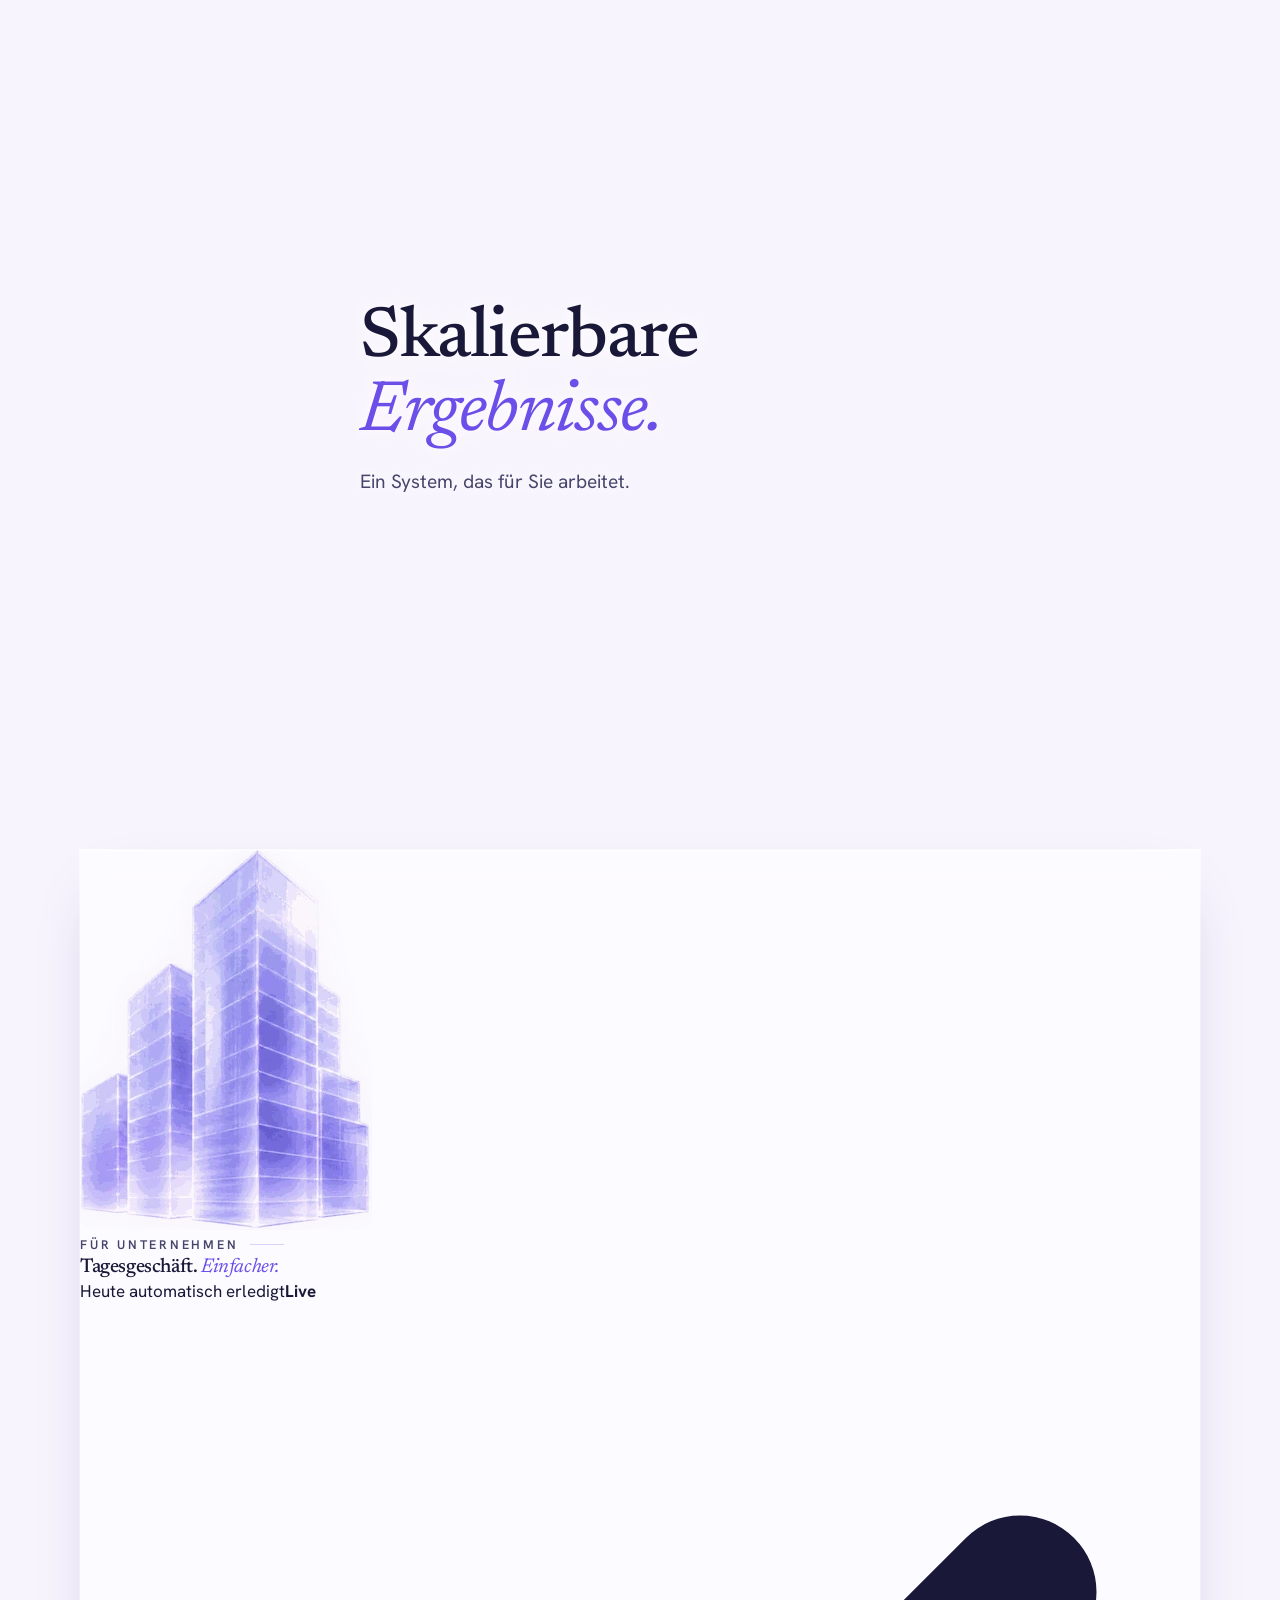
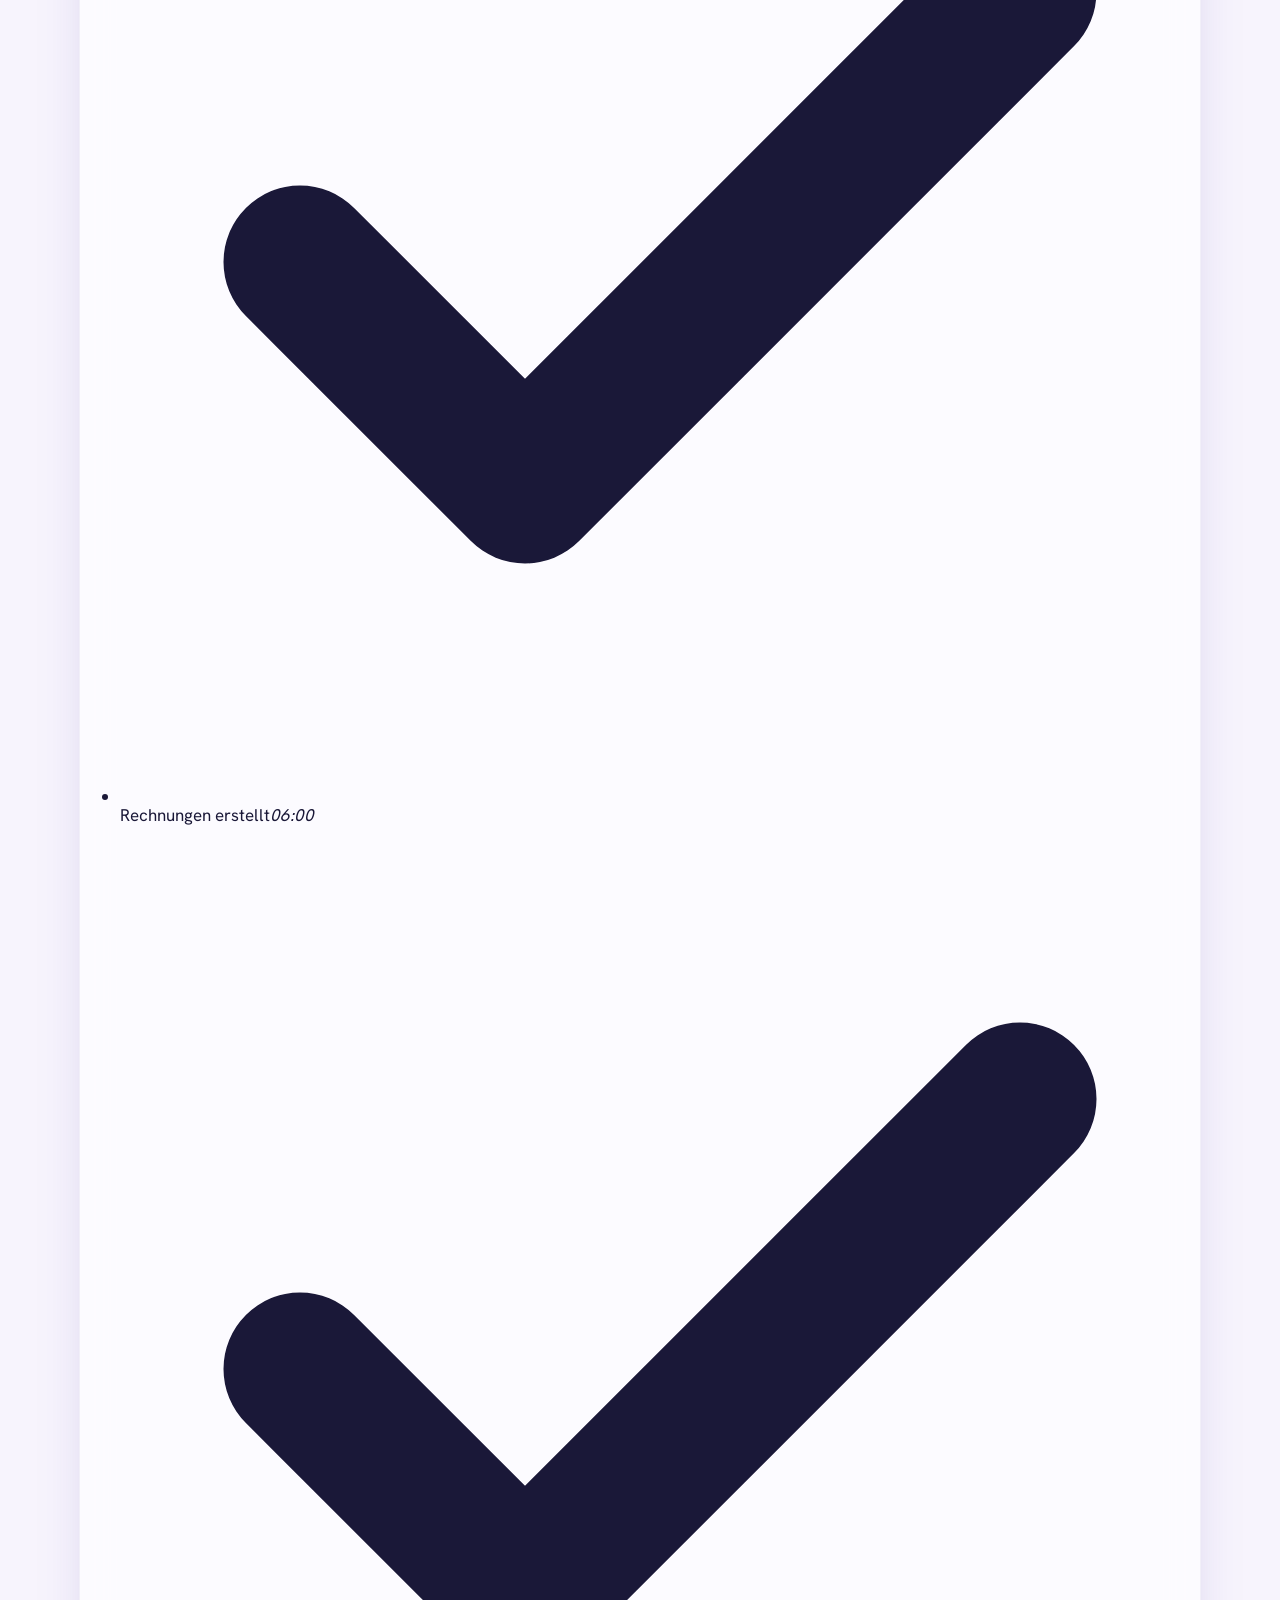
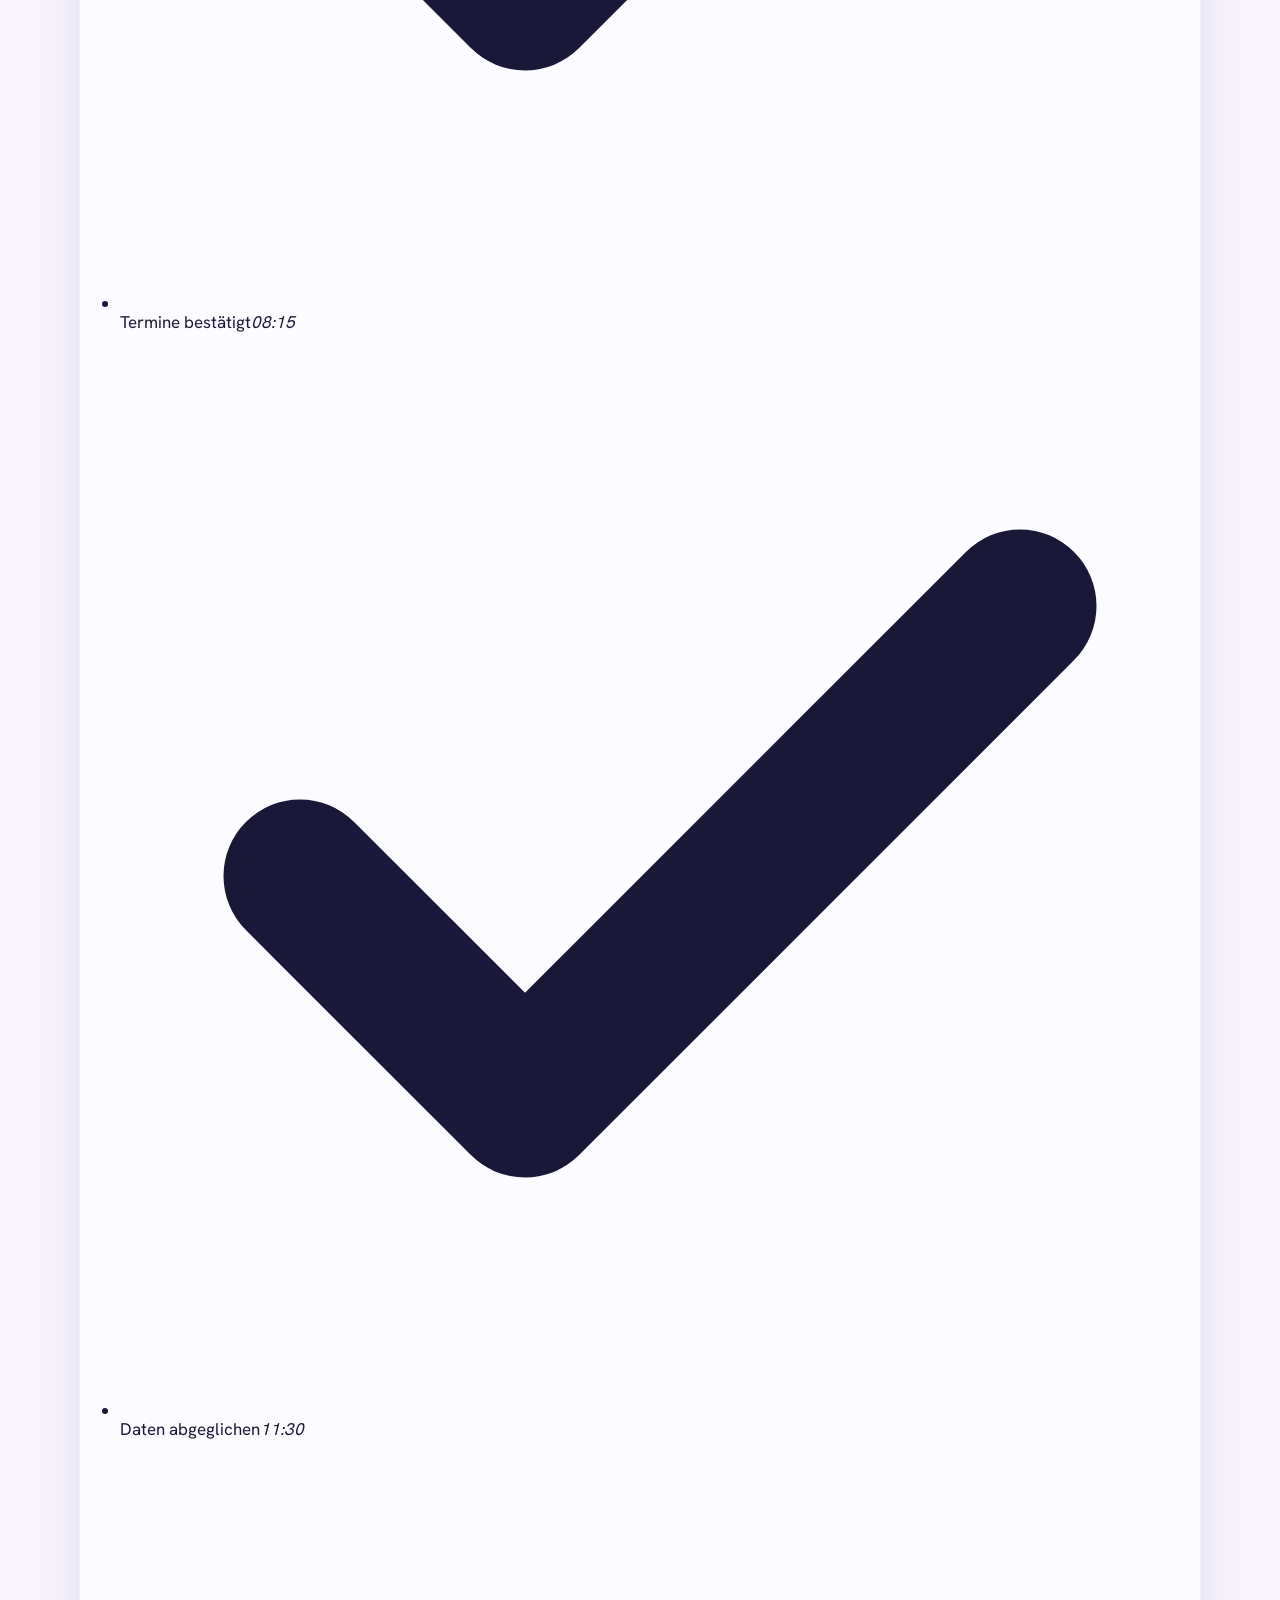
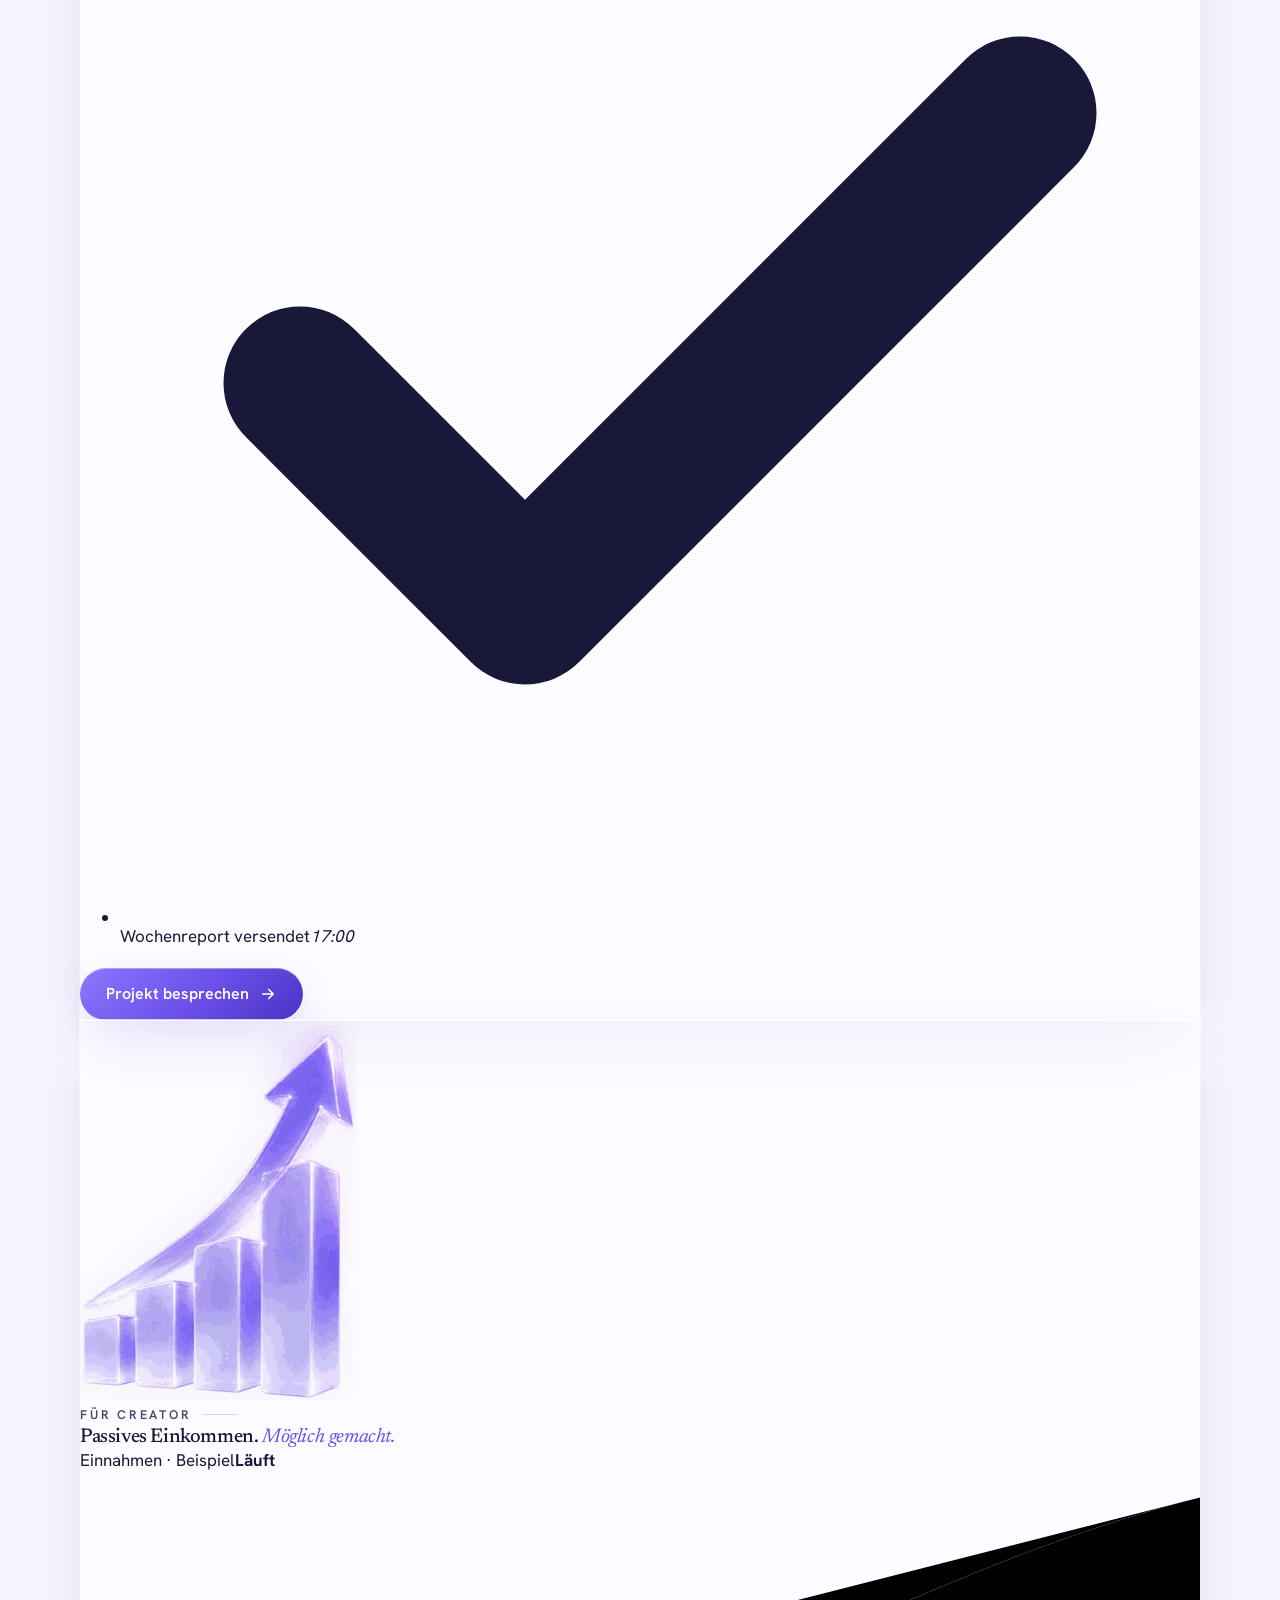
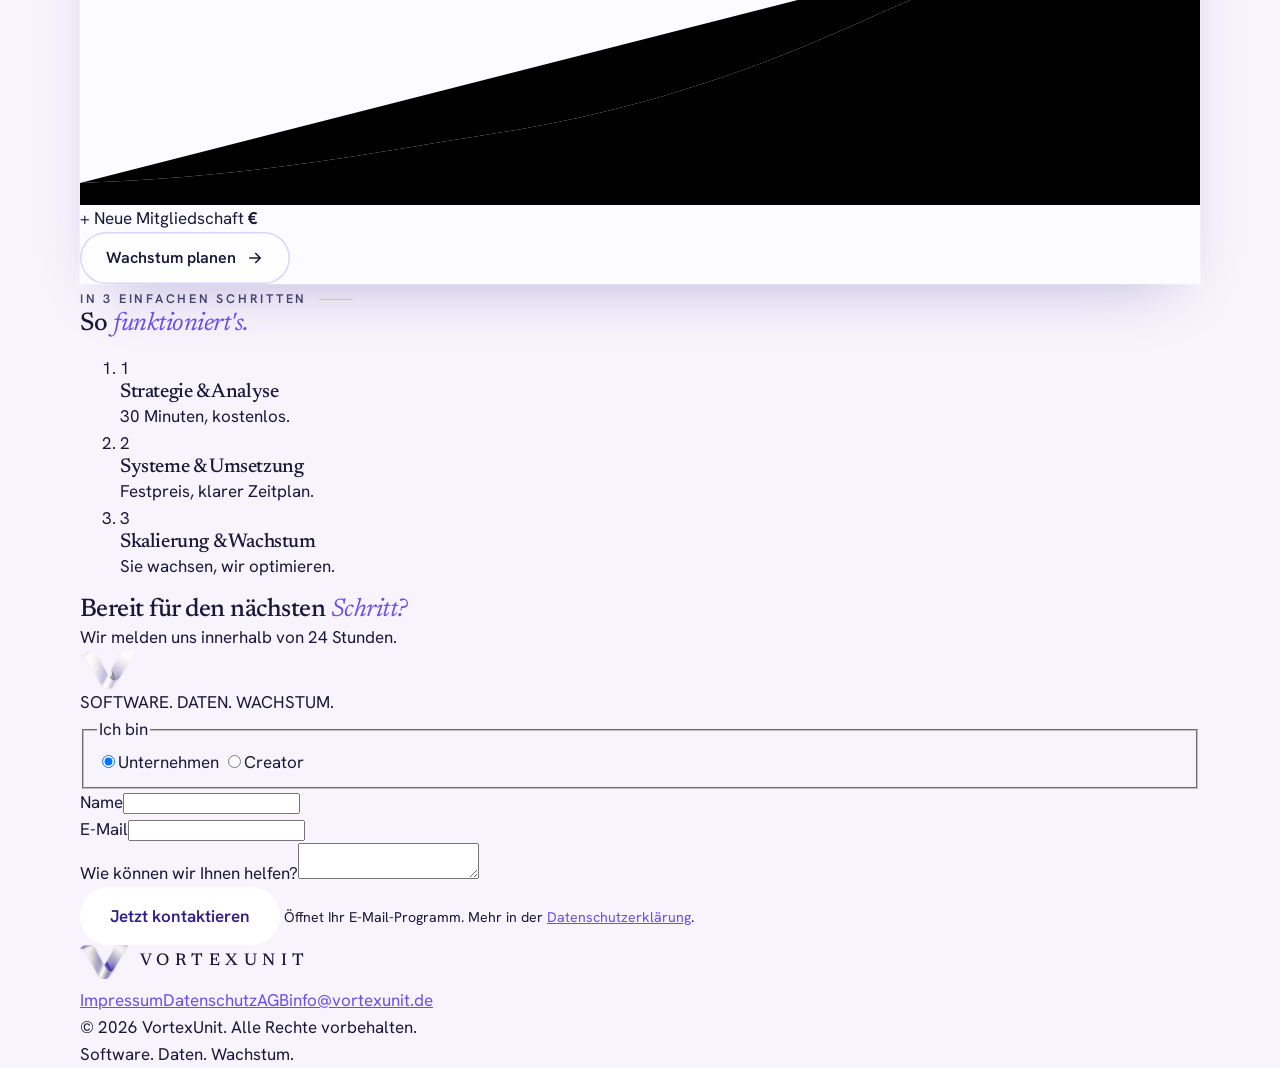
==== commit 6ba00e67: "Remove the stage labels above the film captions The owner did not want the small "01 · CHAOS" style " ====
--- a/index.html
+++ b/index.html
@@ -106,7 +106,6 @@
     <section class="scene" id="weg" data-scene="0" aria-label="01 · Chaos">
       <div class="container">
         <div class="scene-copy scene-intro">
-          <span class="label">01 · Chaos</span>
           <h2>Ideen, Aufgaben, Projekte, <em class="s">Content.</em></h2>
           <p>Alles gleichzeitig. Alles verstreut.</p>
         </div>
@@ -118,7 +117,6 @@
     <section class="scene" data-scene="1" aria-label="02 · Wirbel">
       <div class="container">
         <div class="scene-copy reveal">
-          <span class="label">02 · Wirbel</span>
           <h2>Wir bringen alles <em class="s">in Bewegung.</em></h2>
           <p>Wir sammeln das Chaos und geben ihm eine Richtung.</p>
         </div>
@@ -130,7 +128,6 @@
     <section class="scene" data-scene="2" aria-label="03 · Meilensteine">
       <div class="container">
         <div class="scene-copy reveal">
-          <span class="label">03 · Meilensteine</span>
           <h2>Ordnen. Verbinden. <em class="s">Meilensteine.</em></h2>
           <p>Aus Einzelteilen werden Abläufe.</p>
           <div class="counters" data-milestones>
@@ -146,7 +143,6 @@
     <section class="scene" data-scene="3" aria-label="04 · Ergebnis">
       <div class="container">
         <div class="scene-copy reveal">
-          <span class="label">04 · Ergebnis</span>
           <h2>Skalierbare <em class="s">Ergebnisse.</em></h2>
           <p>Ein System, das für Sie arbeitet.</p>
         </div>
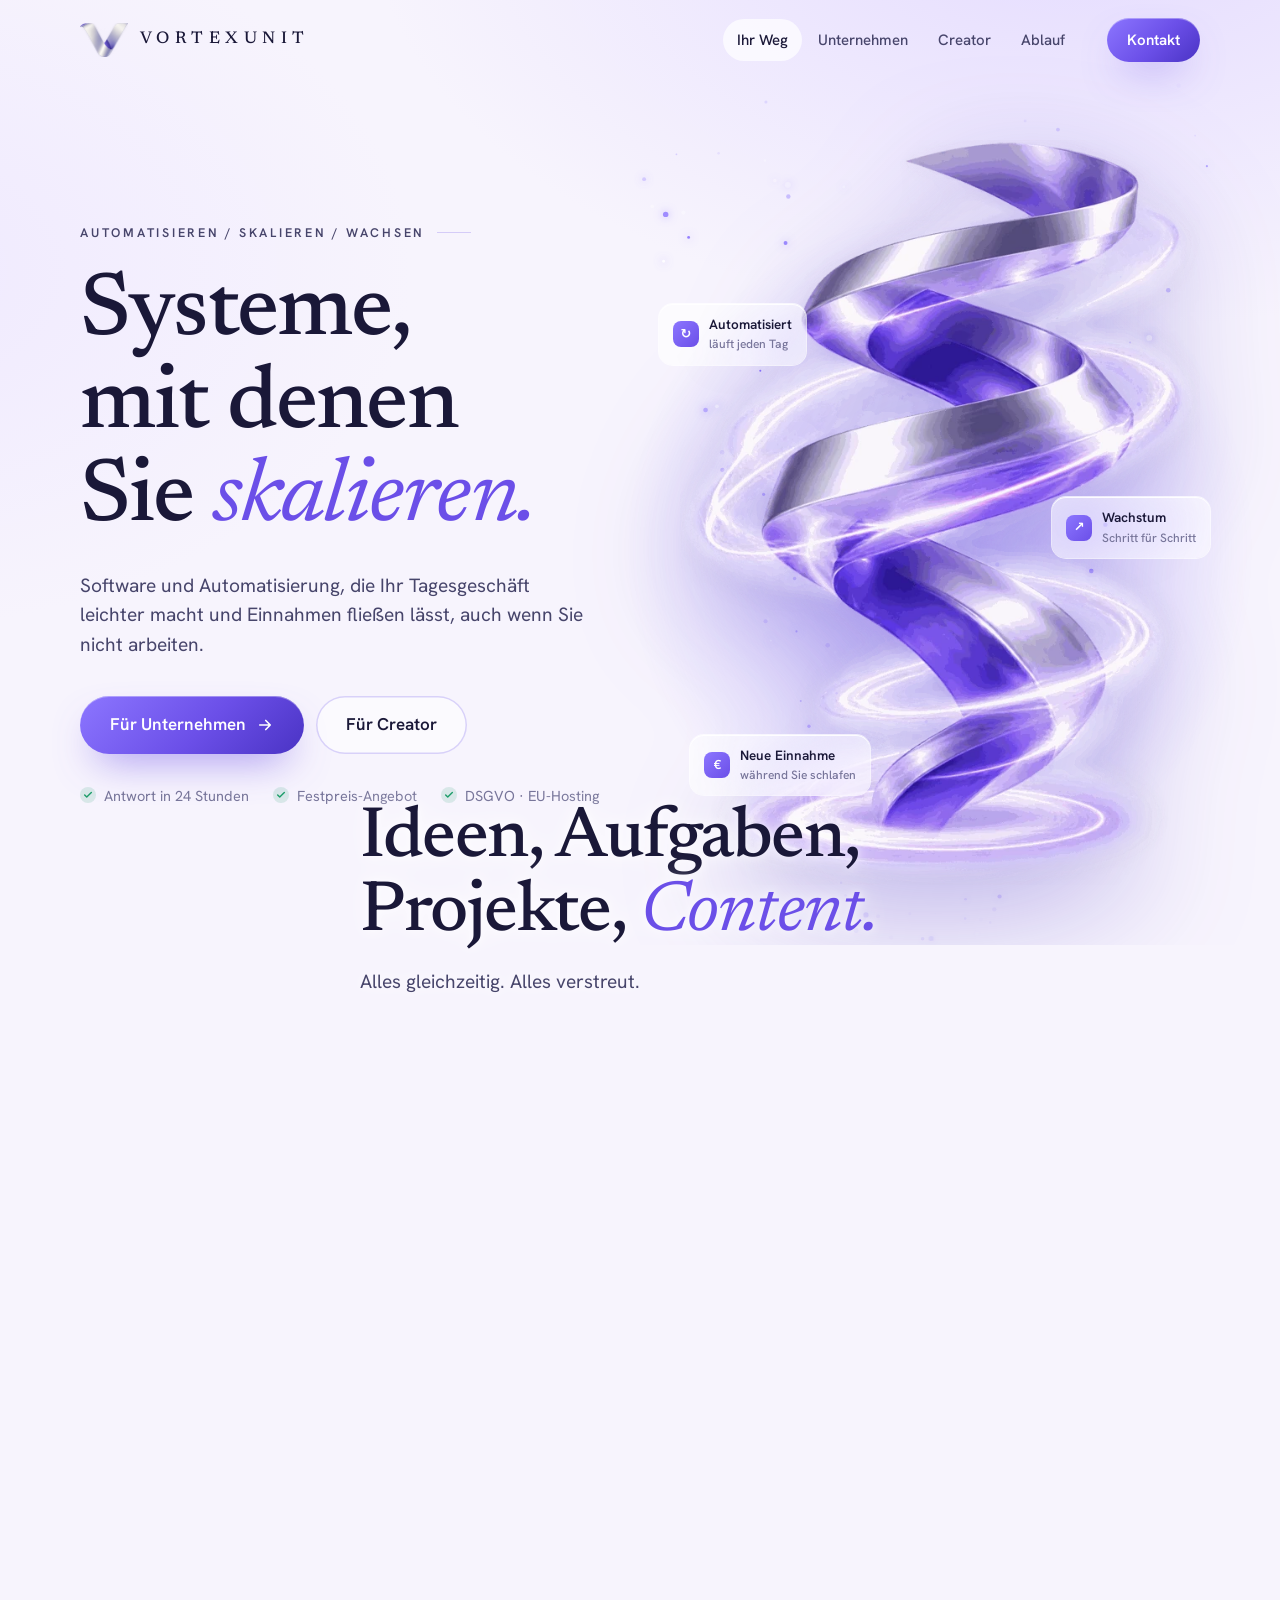
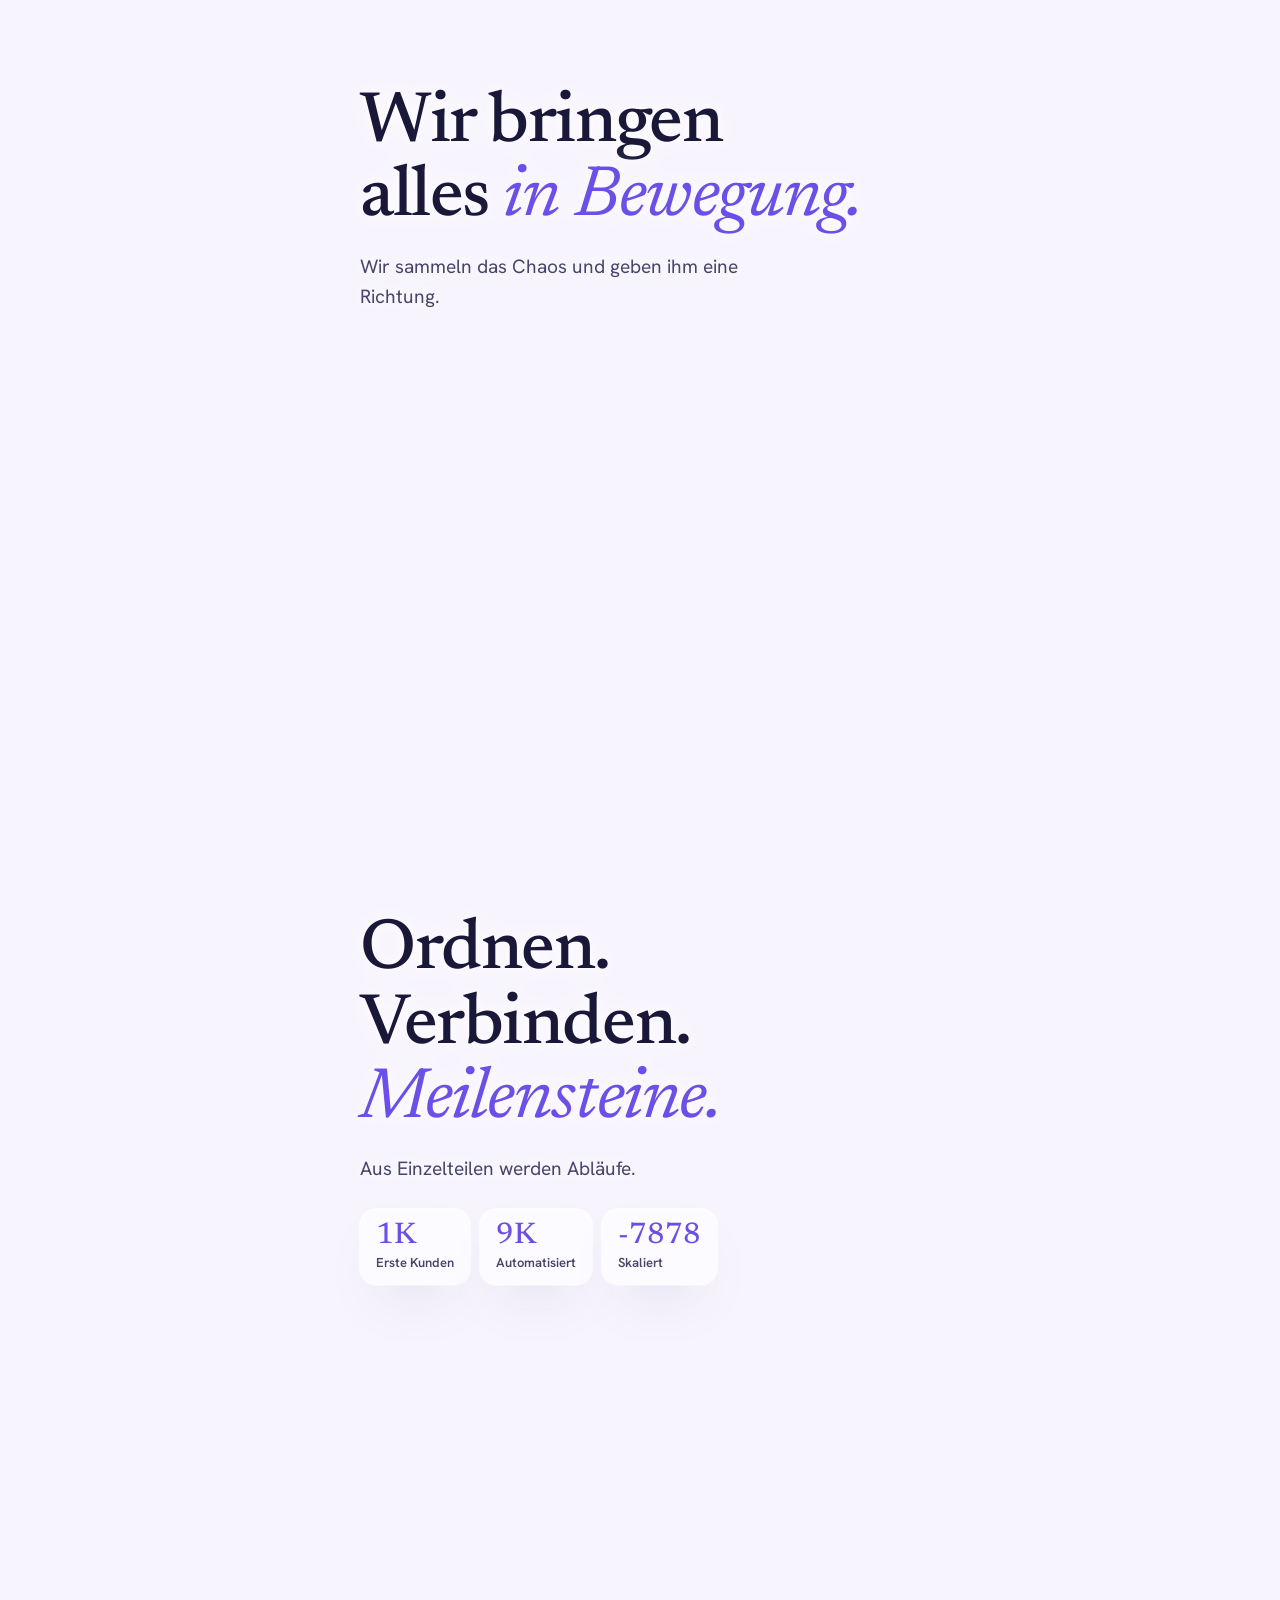
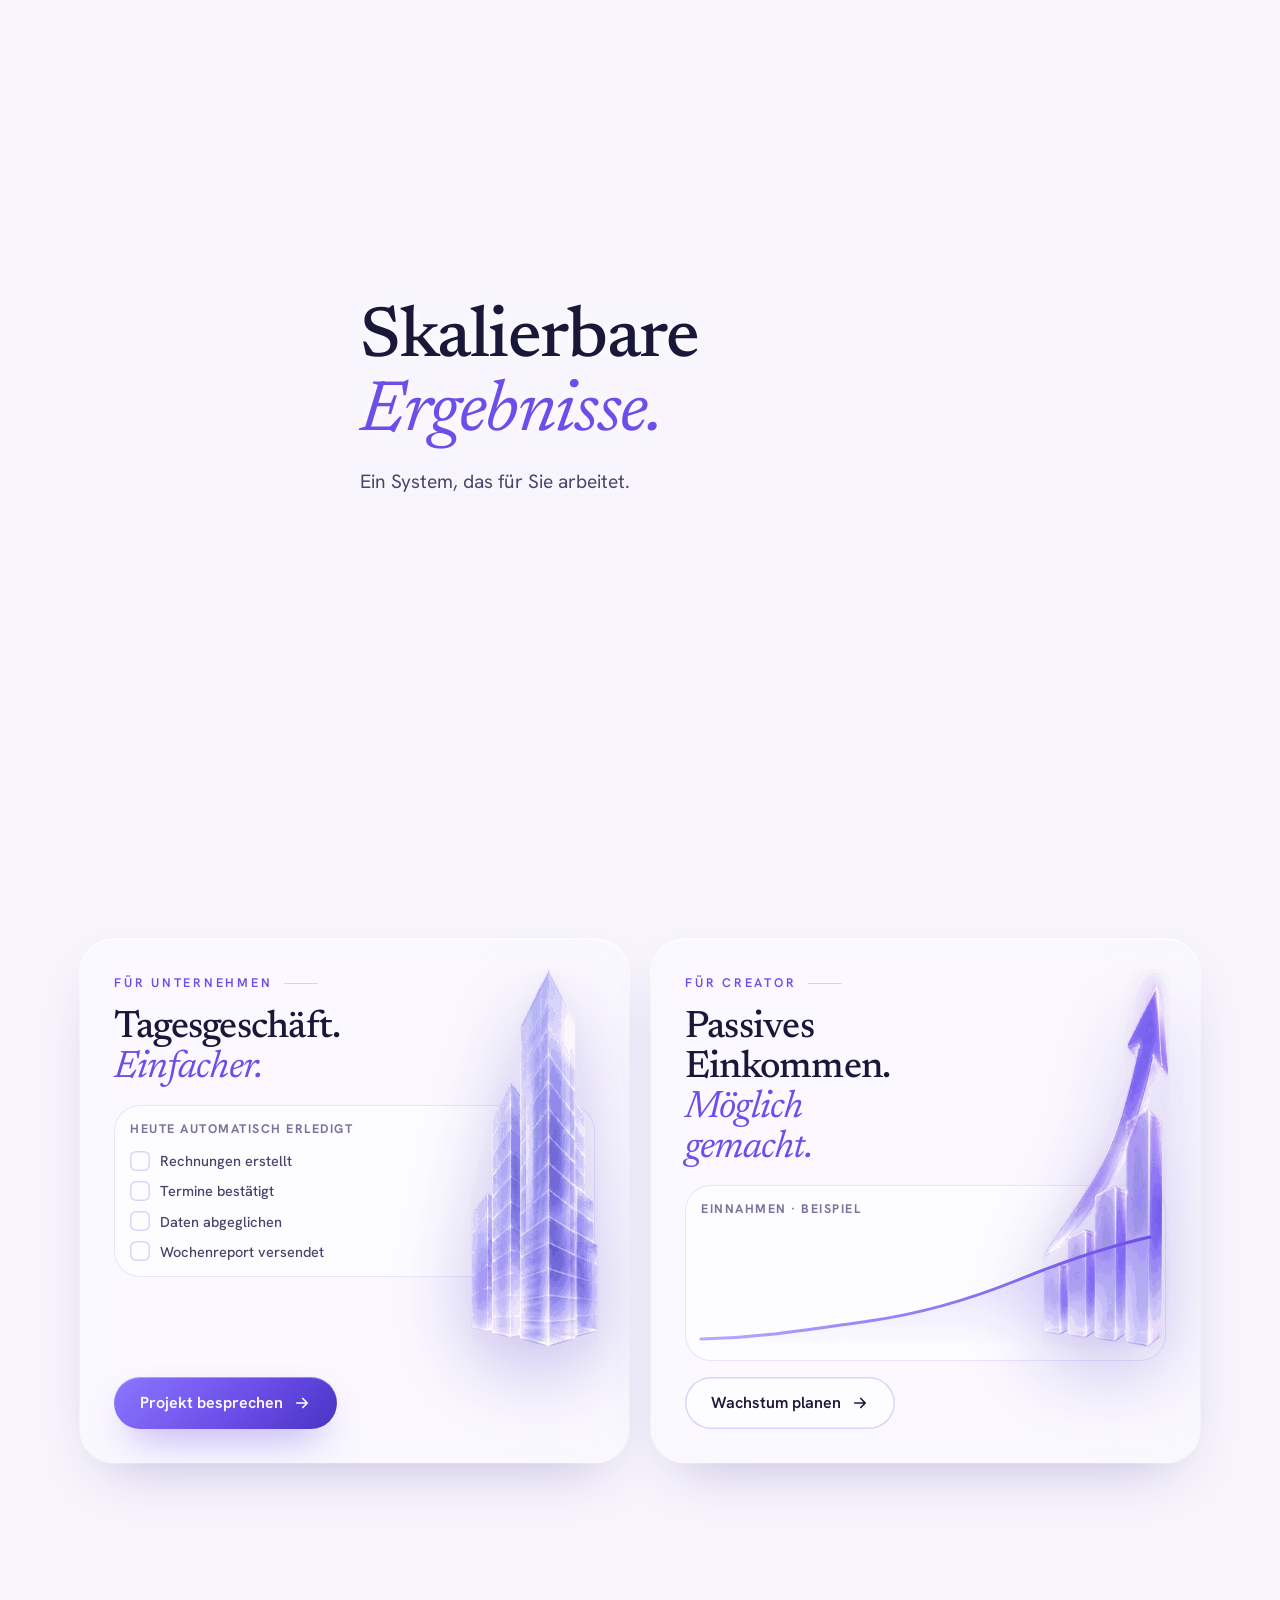
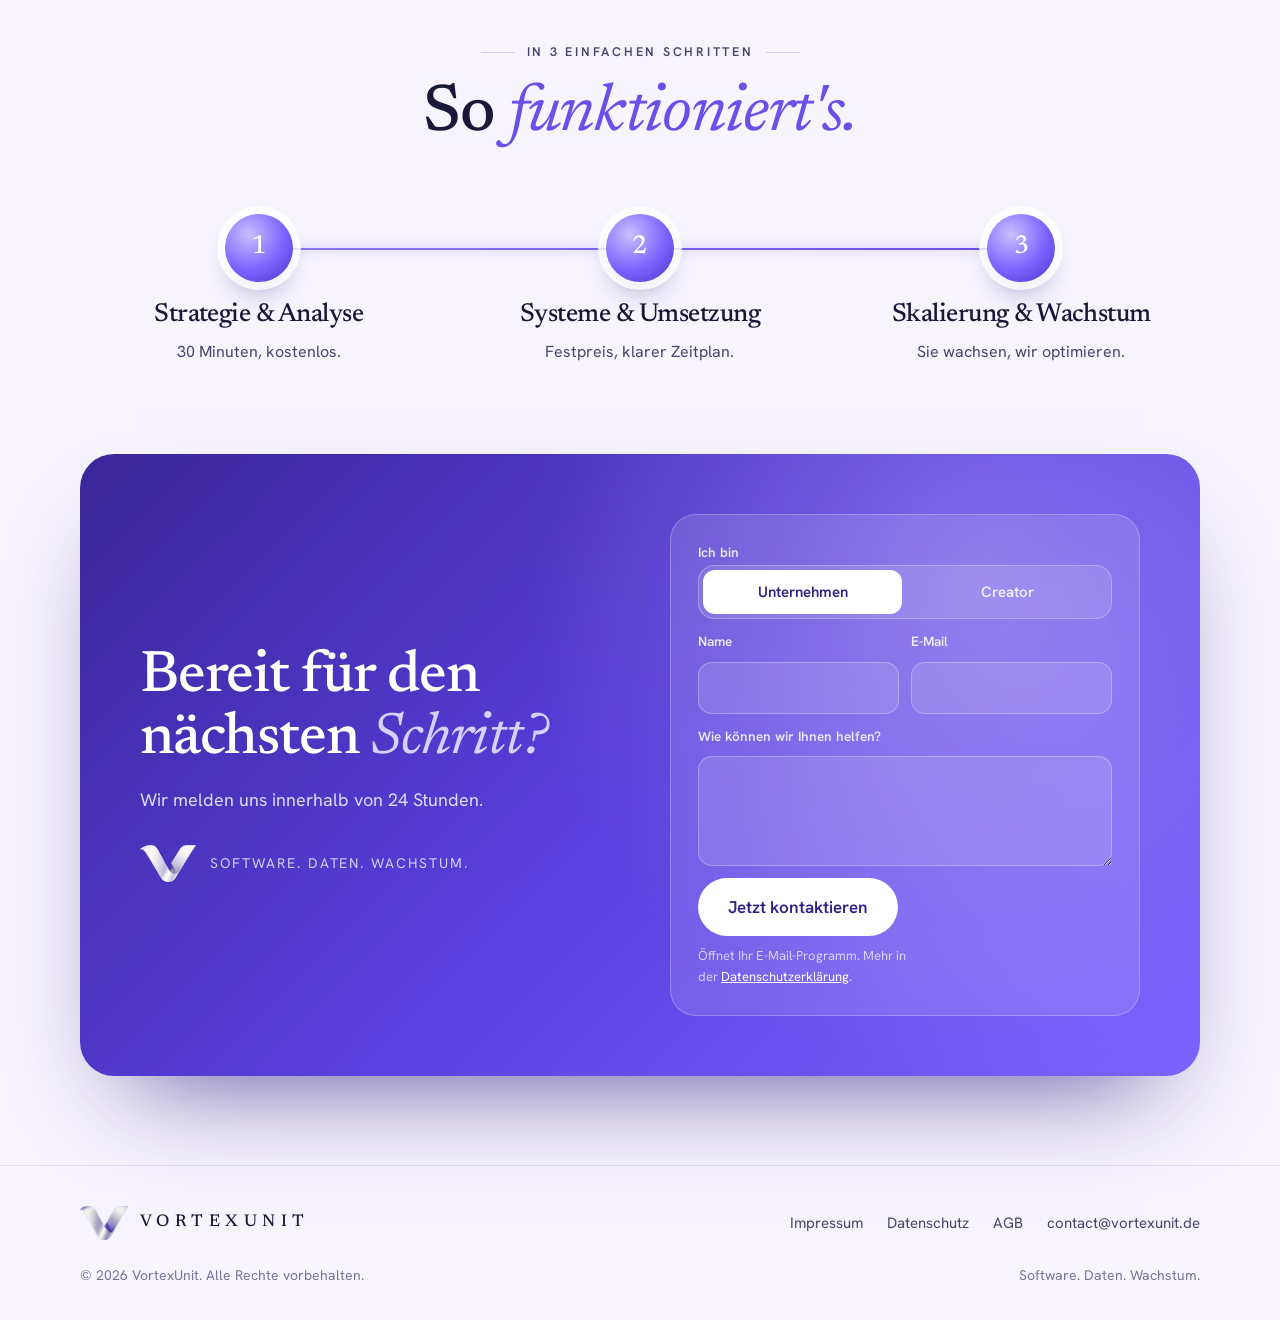
==== commit 2c42554c: "Legal pages for an Austrian sole trader, contact@ address, desktop styles fixed - Impressum, Datensc" ====
--- a/index.html
+++ b/index.html
@@ -32,8 +32,9 @@
     "url": "https://vortexunit.de",
     "description": "Software und Automatisierung für Unternehmen und Creator.",
     "logo": "https://vortexunit.de/assets/img/icon-512.png",
-    "email": "info@vortexunit.de",
-    "areaServed": ["DE", "AT", "CH"]
+    "email": "contact@vortexunit.de",
+    "address": { "@type": "PostalAddress", "postalCode": "1220", "addressLocality": "Wien", "addressCountry": "AT" },
+    "areaServed": ["AT", "DE", "CH"]
   }
   </script>
 </head>
@@ -218,7 +219,7 @@
             <p class="lead">Wir melden uns innerhalb von 24 Stunden.</p>
             <div class="brandline"><img src="assets/img/hf/mark-white.webp" width="56" height="38" alt="" />SOFTWARE. DATEN. WACHSTUM.</div>
           </div>
-          <form class="form" data-contact-form data-mailto="info@vortexunit.de" novalidate>
+          <form class="form" data-contact-form data-mailto="contact@vortexunit.de" novalidate>
             <fieldset class="field full">
               <legend>Ich bin</legend>
               <div class="seg">
@@ -245,7 +246,7 @@
       <div class="footer-row">
         <a href="#top" class="brand"><img src="assets/img/hf/mark.webp" width="48" height="33" alt="" /><span>VortexUnit</span></a>
         <nav class="footer-links" aria-label="Rechtliches">
-          <a href="impressum.html">Impressum</a><a href="datenschutz.html">Datenschutz</a><a href="agb.html">AGB</a><a href="mailto:info@vortexunit.de">info@vortexunit.de</a>
+          <a href="impressum.html">Impressum</a><a href="datenschutz.html">Datenschutz</a><a href="agb.html">AGB</a><a href="mailto:contact@vortexunit.de">contact@vortexunit.de</a>
         </nav>
       </div>
       <div class="footer-bottom"><p>© <span data-year>2026</span> VortexUnit. Alle Rechte vorbehalten.</p><p>Software. Daten. Wachstum.</p></div>
--- a/assets/css/style.css
+++ b/assets/css/style.css
@@ -131,7 +131,7 @@
 .scene-copy{max-width:560px;display:flex;flex-direction:column;gap:16px;text-shadow:0 0 28px rgba(255,255,255,.95),0 0 10px rgba(255,255,255,.8)}
 .scene-copy h2{font-size:clamp(40px,5.6vw,76px)}
 .scene-copy p{font-size:clamp(17px,1.5vw,20px);color:var(--ink-2);max-width:36ch}
-@media (max-width:1100px){@media (max-width:760px){.scene{min-height:100vh;align-items:flex-end;padding-bottom:14vh}}
+@media (max-width:760px){.scene{min-height:100vh;align-items:flex-end;padding-bottom:14vh}}
 .counters{display:flex;flex-wrap:wrap;gap:10px;margin-top:8px;text-shadow:none}
 .counters span{display:flex;flex-direction:column;gap:2px;padding:12px 16px;border-radius:16px;font-size:13px;font-weight:600;color:var(--ink-2);min-width:110px}
 .counters b{font-family:var(--serif);font-weight:500;font-size:30px;line-height:1;color:var(--violet);font-variant-numeric:tabular-nums}
@@ -218,6 +218,10 @@
 .form-foot small{color:rgba(255,255,255,.7);font-size:13px;max-width:30ch}
 .form-foot small a{color:#fff}
 .form-status{display:none;padding:12px 14px;border-radius:12px;background:rgba(255,255,255,.18);font-size:14.5px}
+.form-status a{color:#fff;font-weight:600}
+.form-copy{display:flex;flex-wrap:wrap;gap:8px;margin-top:10px}
+.form-copy button{font:inherit;font-size:13.5px;color:#fff;background:rgba(255,255,255,.16);border:1px solid rgba(255,255,255,.4);border-radius:999px;padding:7px 14px;cursor:pointer}
+.form-copy button:hover{background:rgba(255,255,255,.28)}
 @media (max-width:900px){.contact{grid-template-columns:minmax(0,1fr)}}
 @media (max-width:520px){.form{grid-template-columns:minmax(0,1fr)}}
 
@@ -264,3 +268,6 @@
   .js .reveal{opacity:1;transform:none;transition:none}
   .spiral,.spiral img,.spiral::before,.chip,.aud .art,.contact::before{animation:none}
 }
+
+/* Long German compounds (Datenschutzerklärung …) must wrap on phones */
+.page-head h1,.prose h2,.prose h3{overflow-wrap:break-word;-webkit-hyphens:auto;hyphens:auto}
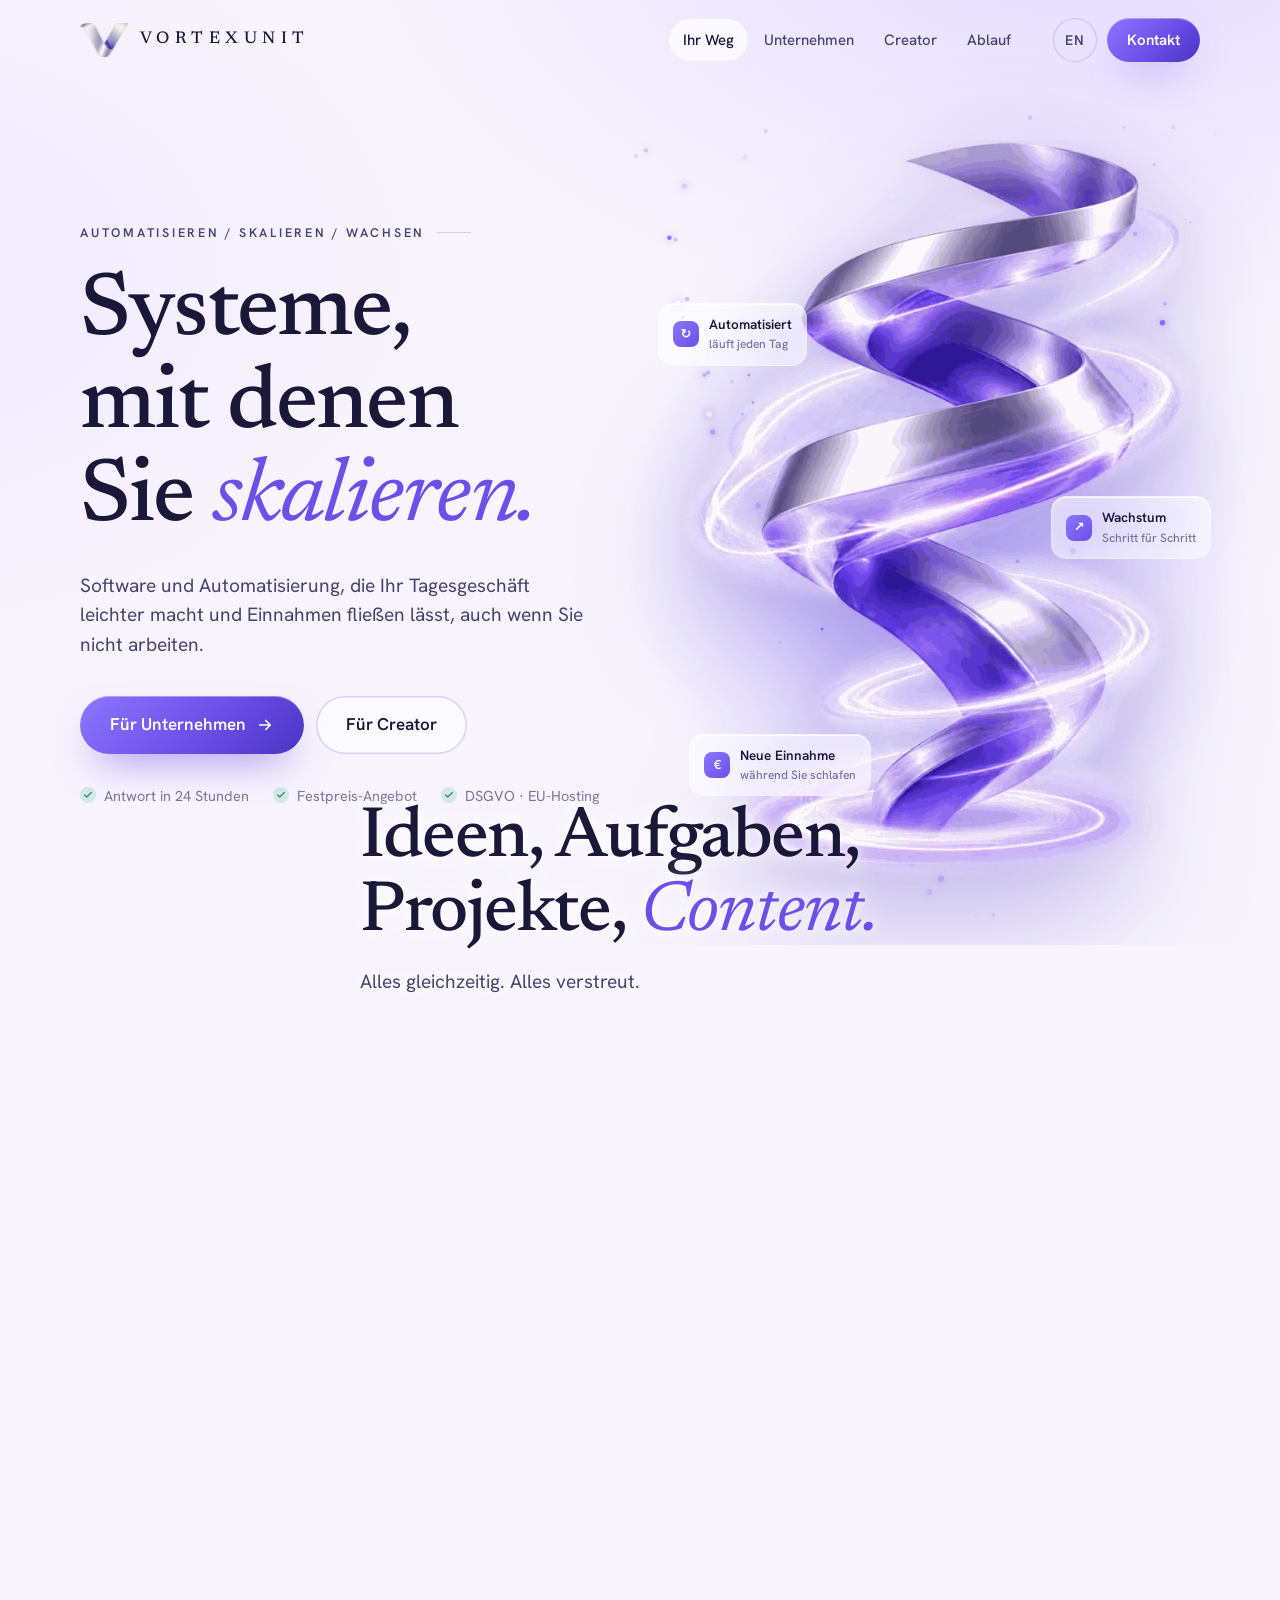
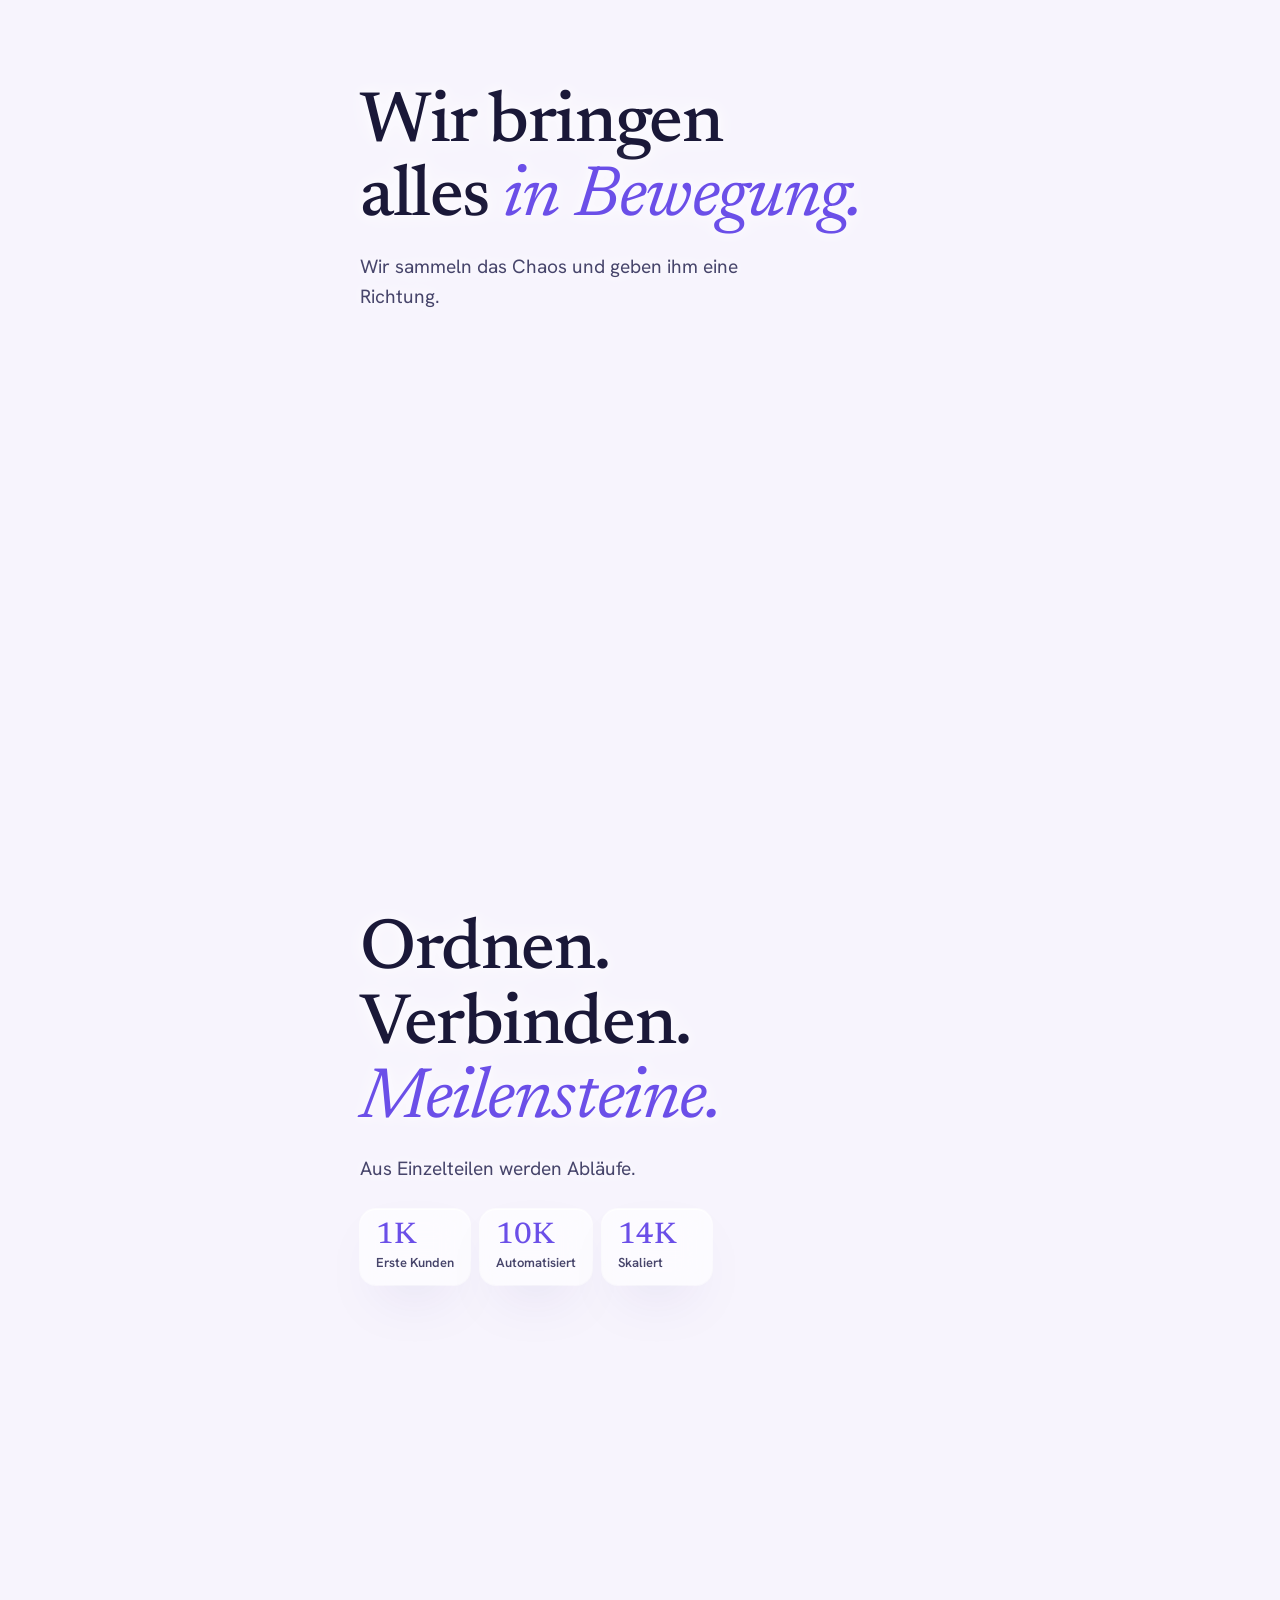
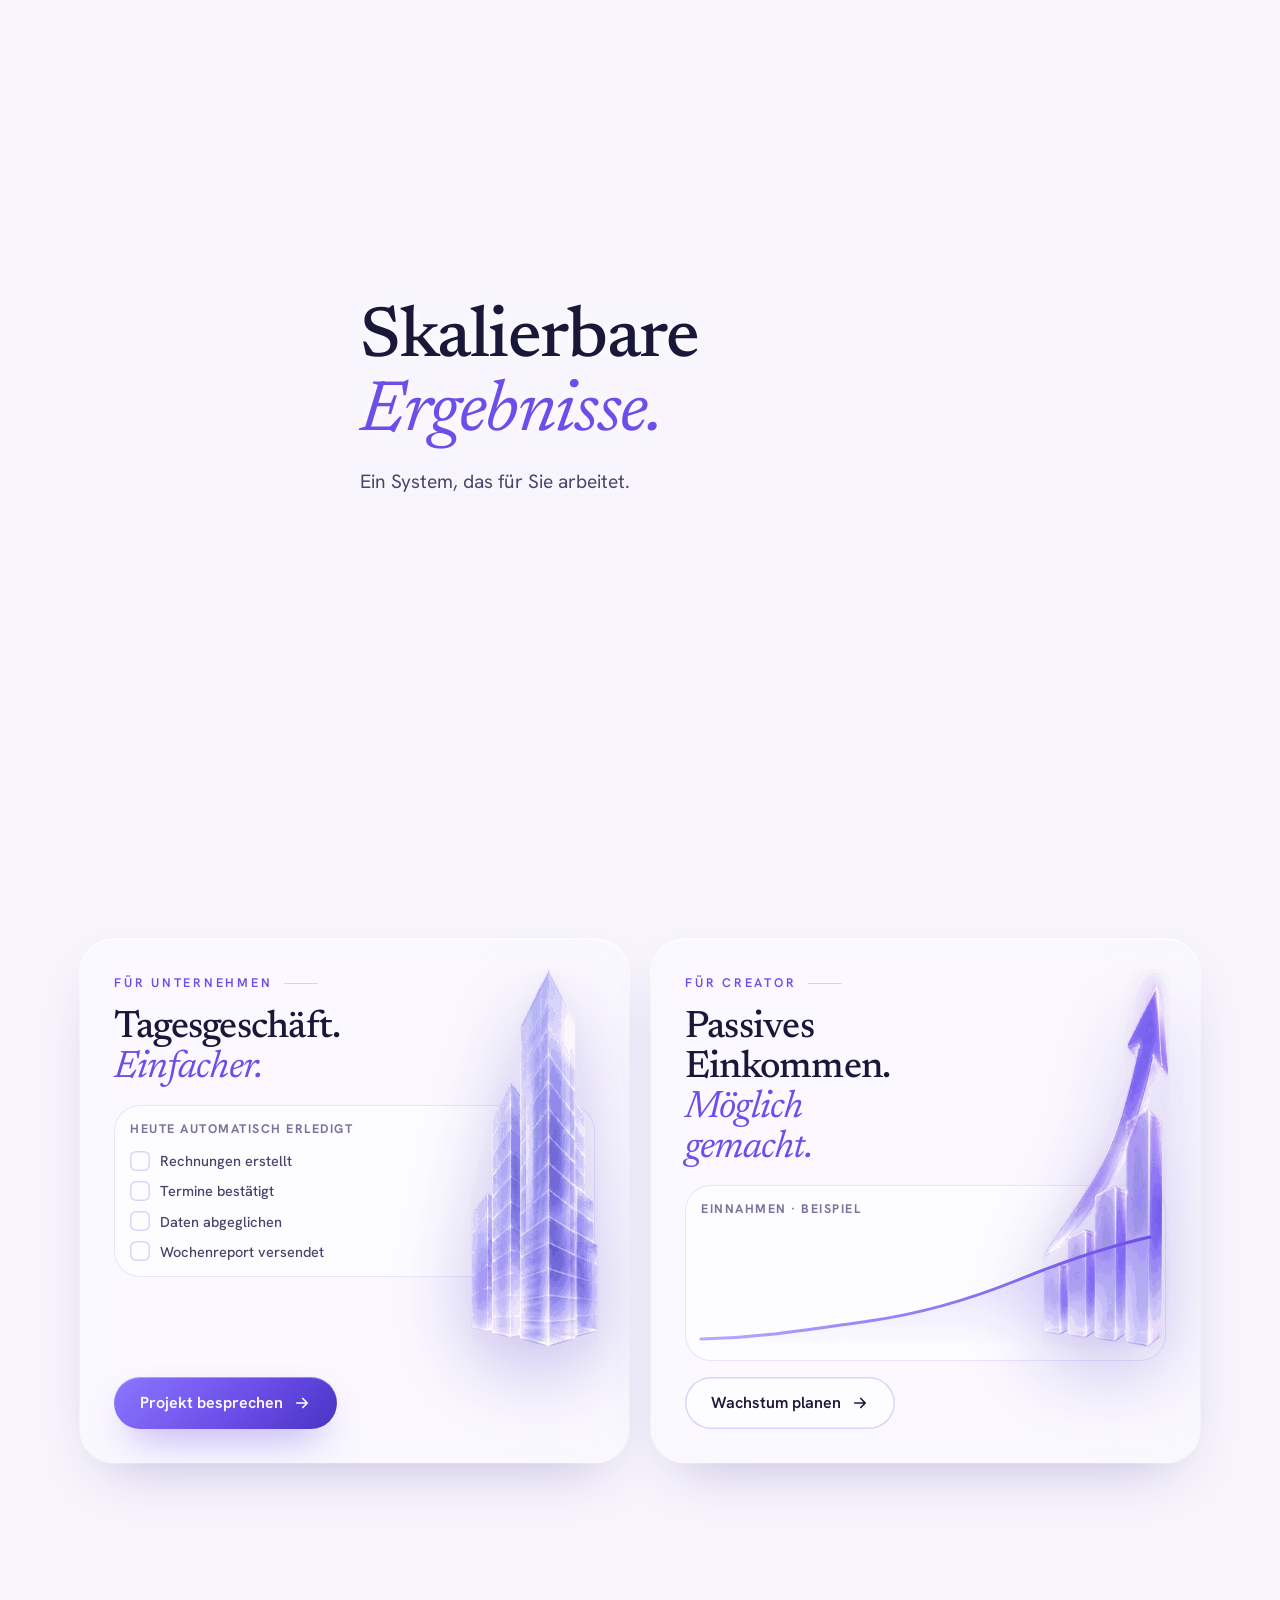
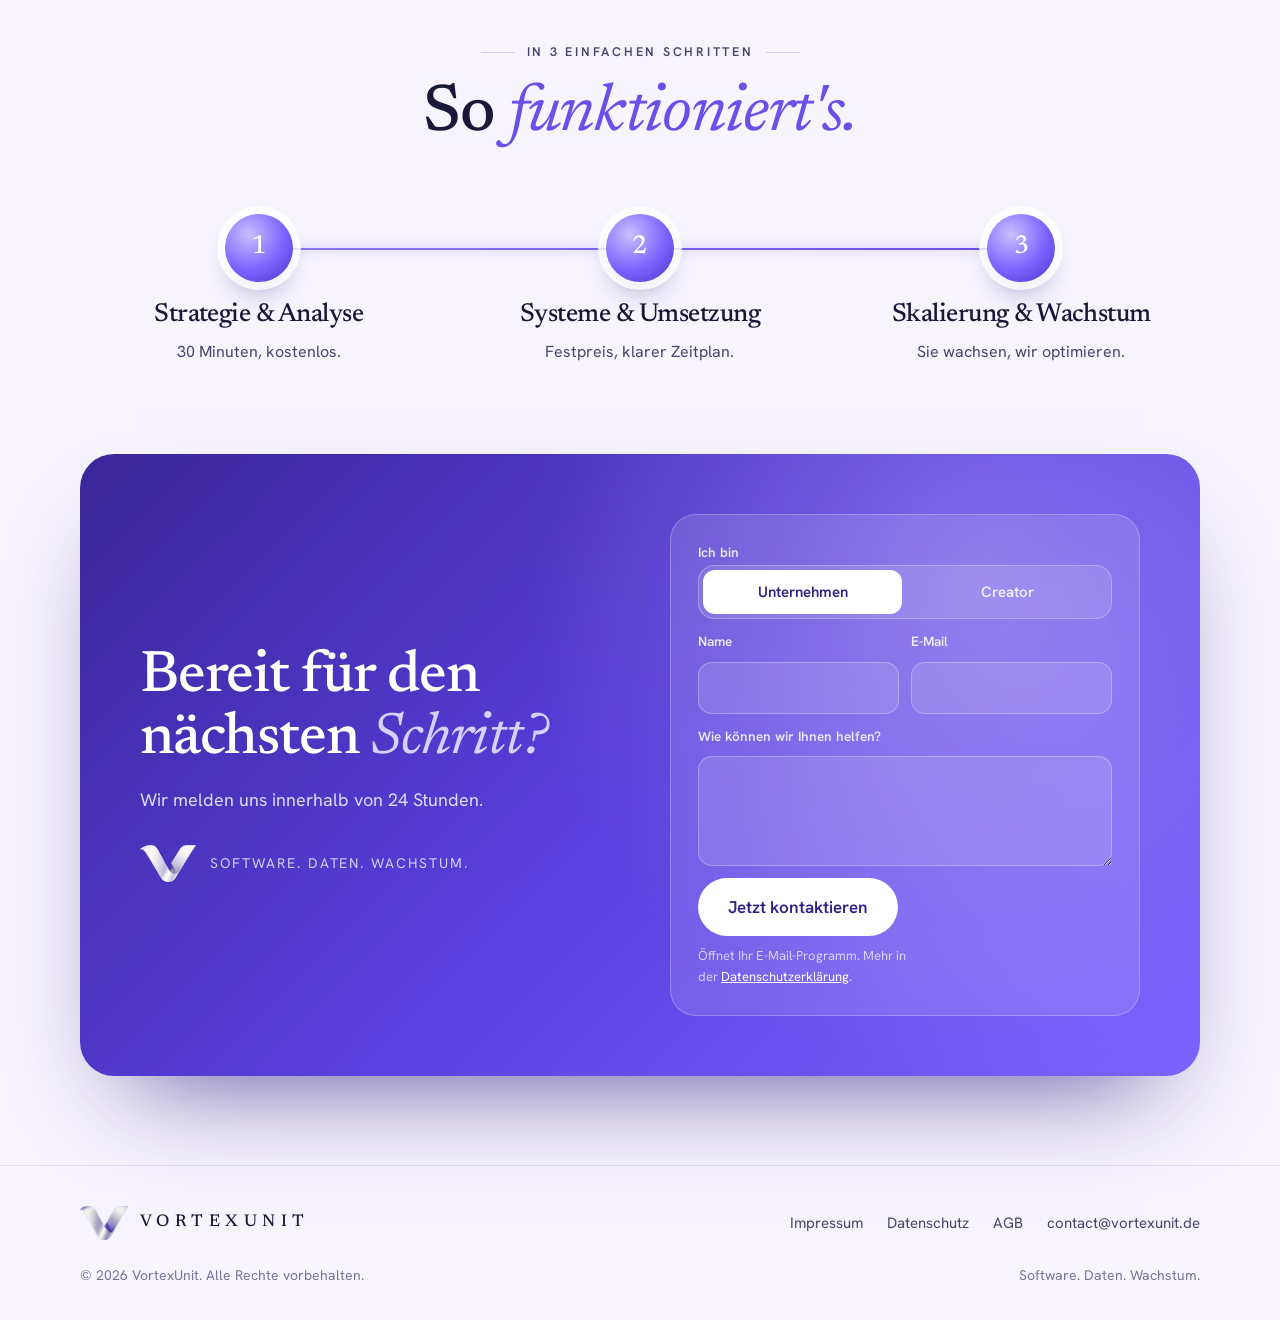
==== commit 1455a5a1: "Add an English version of the site with a DE/EN switch The site now speaks English under /en/: home " ====
--- a/index.html
+++ b/index.html
@@ -7,6 +7,9 @@
   <meta name="description" content="VortexUnit baut Software und Automatisierung, die Ihr Tagesgeschäft leichter macht und passives Einkommen möglich macht – für Unternehmen und Creator. Jetzt Erstgespräch vereinbaren." />
   <meta name="theme-color" content="#F7F4FD" />
   <link rel="canonical" href="https://vortexunit.de/" />
+  <link rel="alternate" hreflang="de" href="https://vortexunit.de/" />
+  <link rel="alternate" hreflang="en" href="https://vortexunit.de/en/" />
+  <link rel="alternate" hreflang="x-default" href="https://vortexunit.de/" />
   <link rel="icon" href="assets/img/favicon-64.png" type="image/png" />
   <link rel="apple-touch-icon" href="assets/img/apple-touch-icon.png" />
   <link rel="manifest" href="site.webmanifest" />
@@ -60,6 +63,7 @@
         <a href="#ablauf">Ablauf</a>
       </nav>
       <div class="nav-cta">
+        <a class="lang" href="en/" hreflang="en" lang="en" aria-label="English version">EN</a>
         <a href="#kontakt" class="btn btn-primary">Kontakt</a>
         <button class="nav-toggle" type="button" aria-label="Menü öffnen" aria-expanded="false" aria-controls="mobile-menu"><span></span></button>
       </div>
@@ -70,6 +74,7 @@
     <a href="#unternehmen">Für Unternehmen</a>
     <a href="#creator">Für Creator</a>
     <a href="#ablauf">Ablauf</a>
+    <a href="en/" hreflang="en" lang="en">English</a>
     <a href="#kontakt" class="btn btn-primary btn-block">Kontakt</a>
   </nav>
 
--- a/assets/css/style.css
+++ b/assets/css/style.css
@@ -271,3 +271,9 @@
 
 /* Long German compounds (Datenschutzerklärung …) must wrap on phones */
 .page-head h1,.prose h2,.prose h3{overflow-wrap:break-word;-webkit-hyphens:auto;hyphens:auto}
+
+/* Language switch (DE/EN) and the courtesy-translation note on English legal pages */
+.lang{display:inline-grid;place-items:center;min-width:44px;height:44px;padding:0 10px;border-radius:999px;font-weight:600;font-size:14px;letter-spacing:.08em;color:var(--ink-2);text-decoration:none;box-shadow:inset 0 0 0 1px var(--line-2);transition:background-color .2s,color .2s}
+.lang:hover{background:rgba(255,255,255,.7);color:var(--ink)}
+.legal-lang{margin:0 0 26px;padding:12px 16px;border-radius:var(--r);background:rgba(107,79,232,.06);font-size:14.5px}
+.en-note{margin-top:26px;font-size:15px;color:var(--ink-2)}
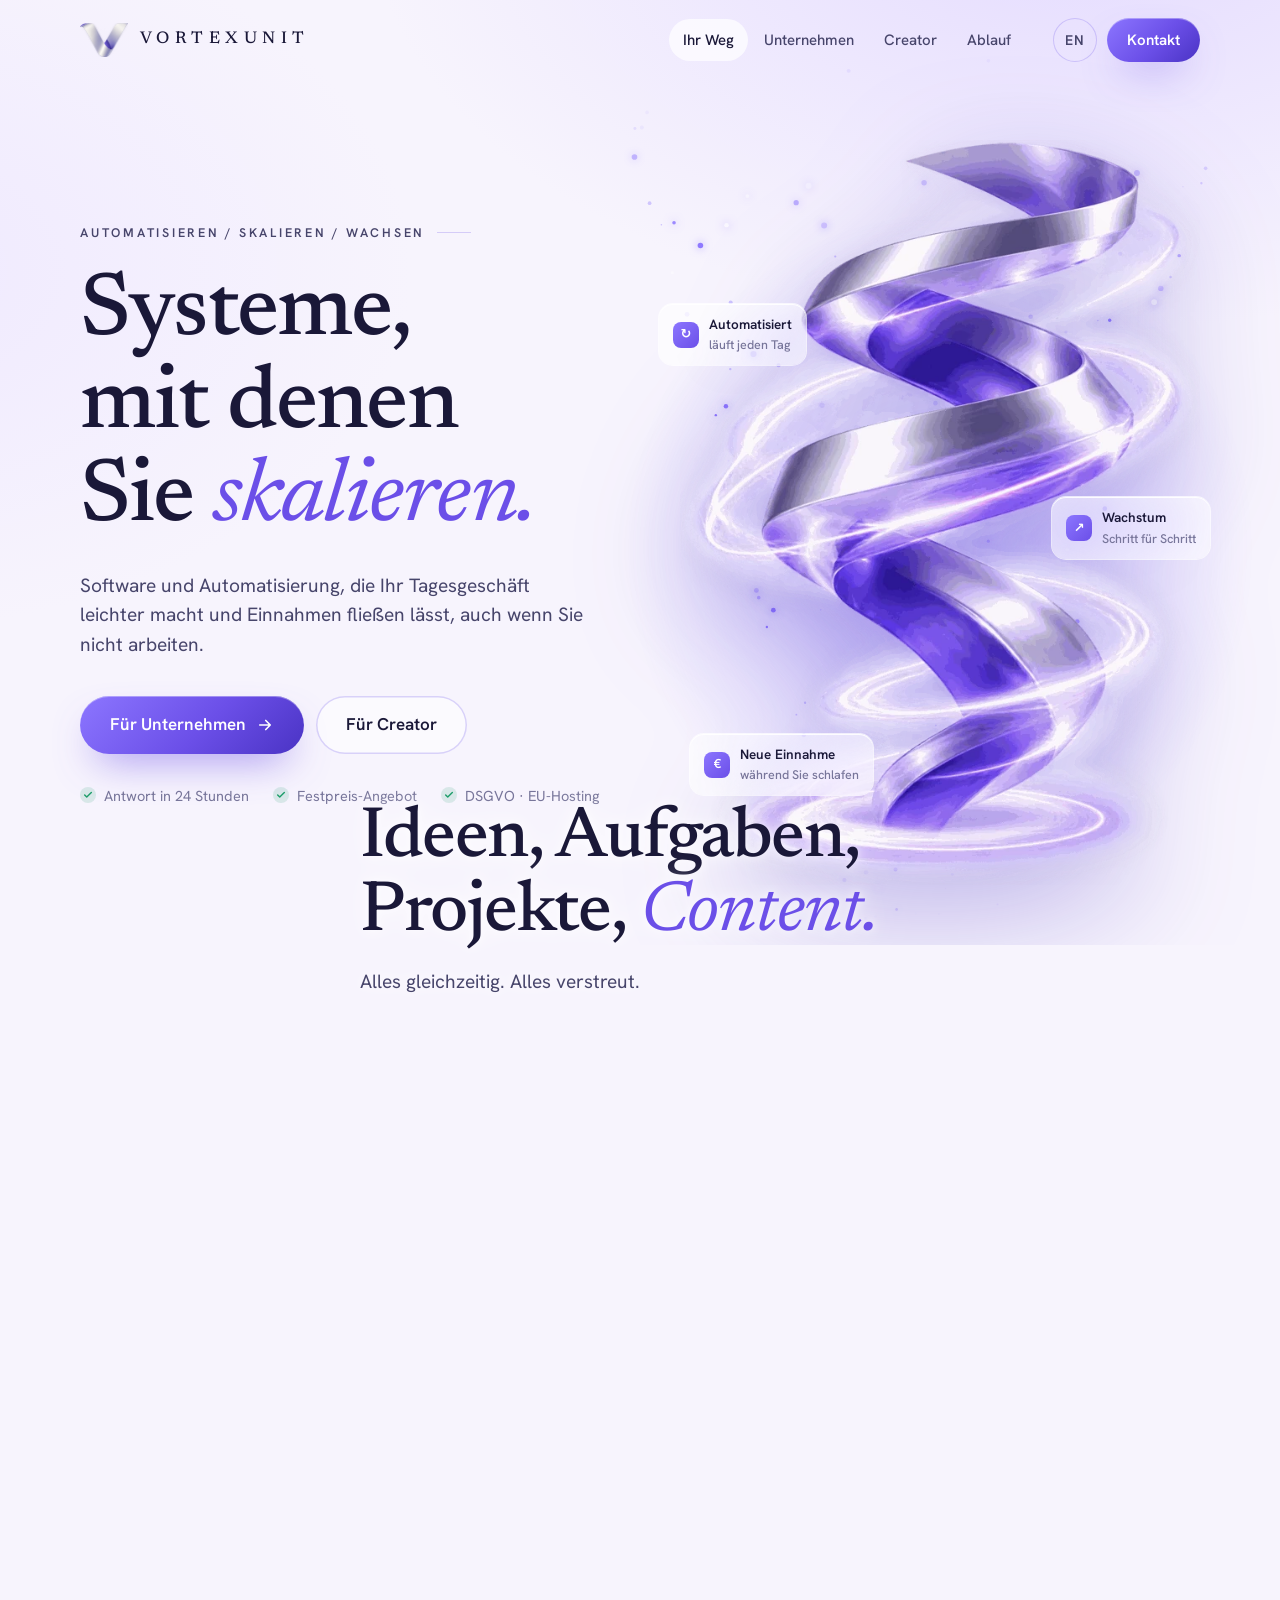
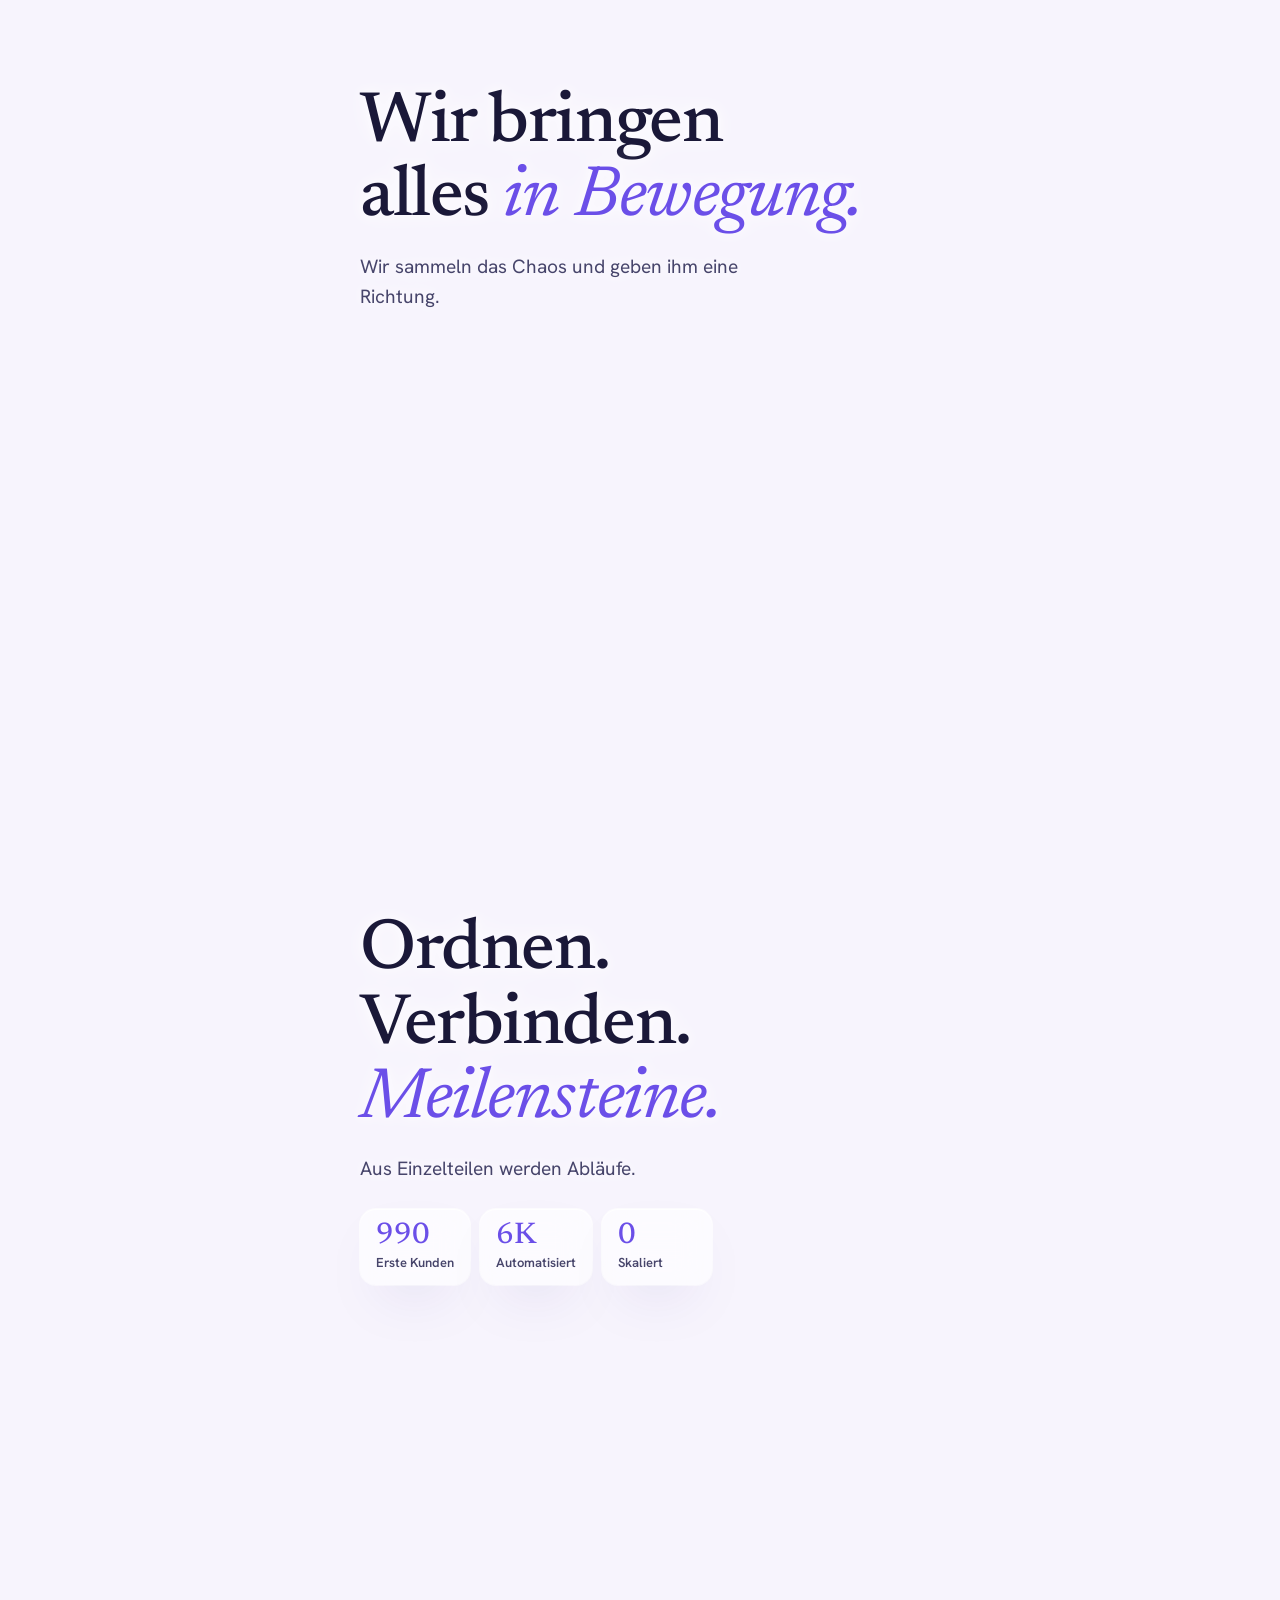
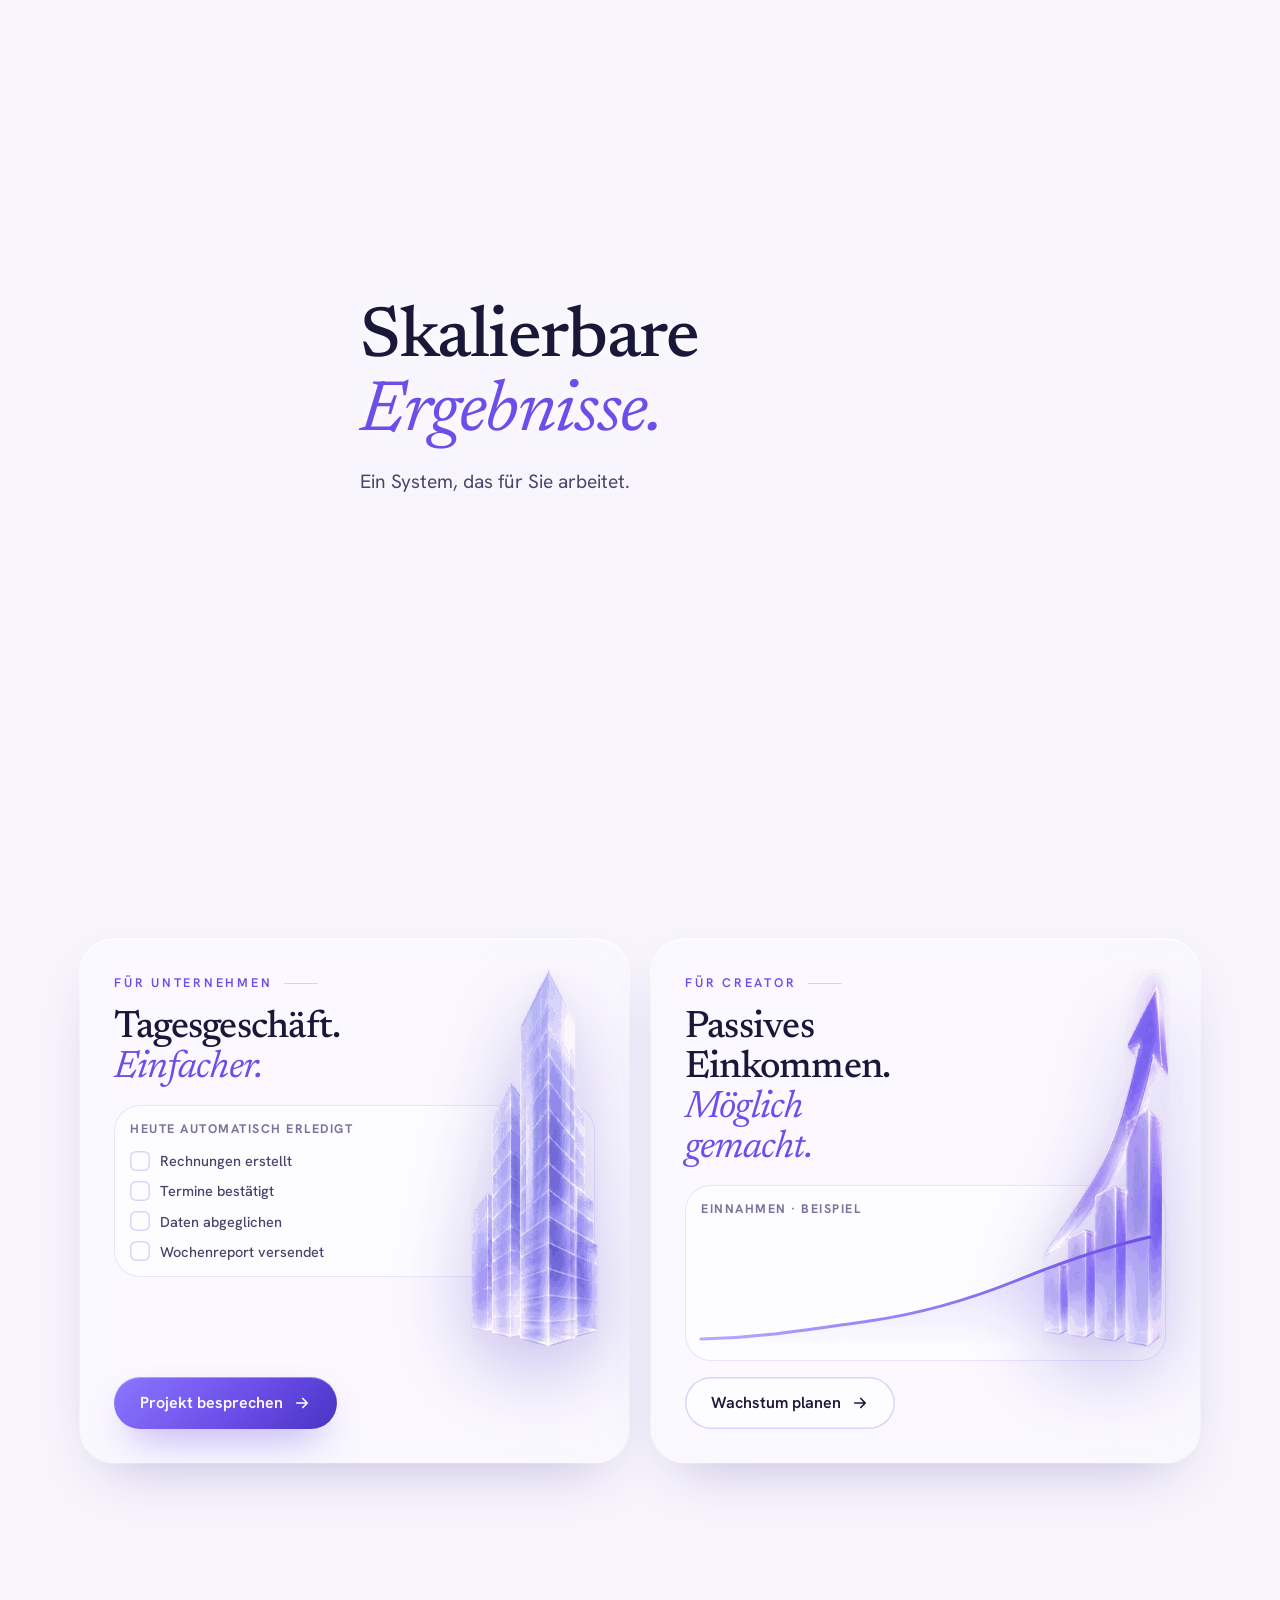
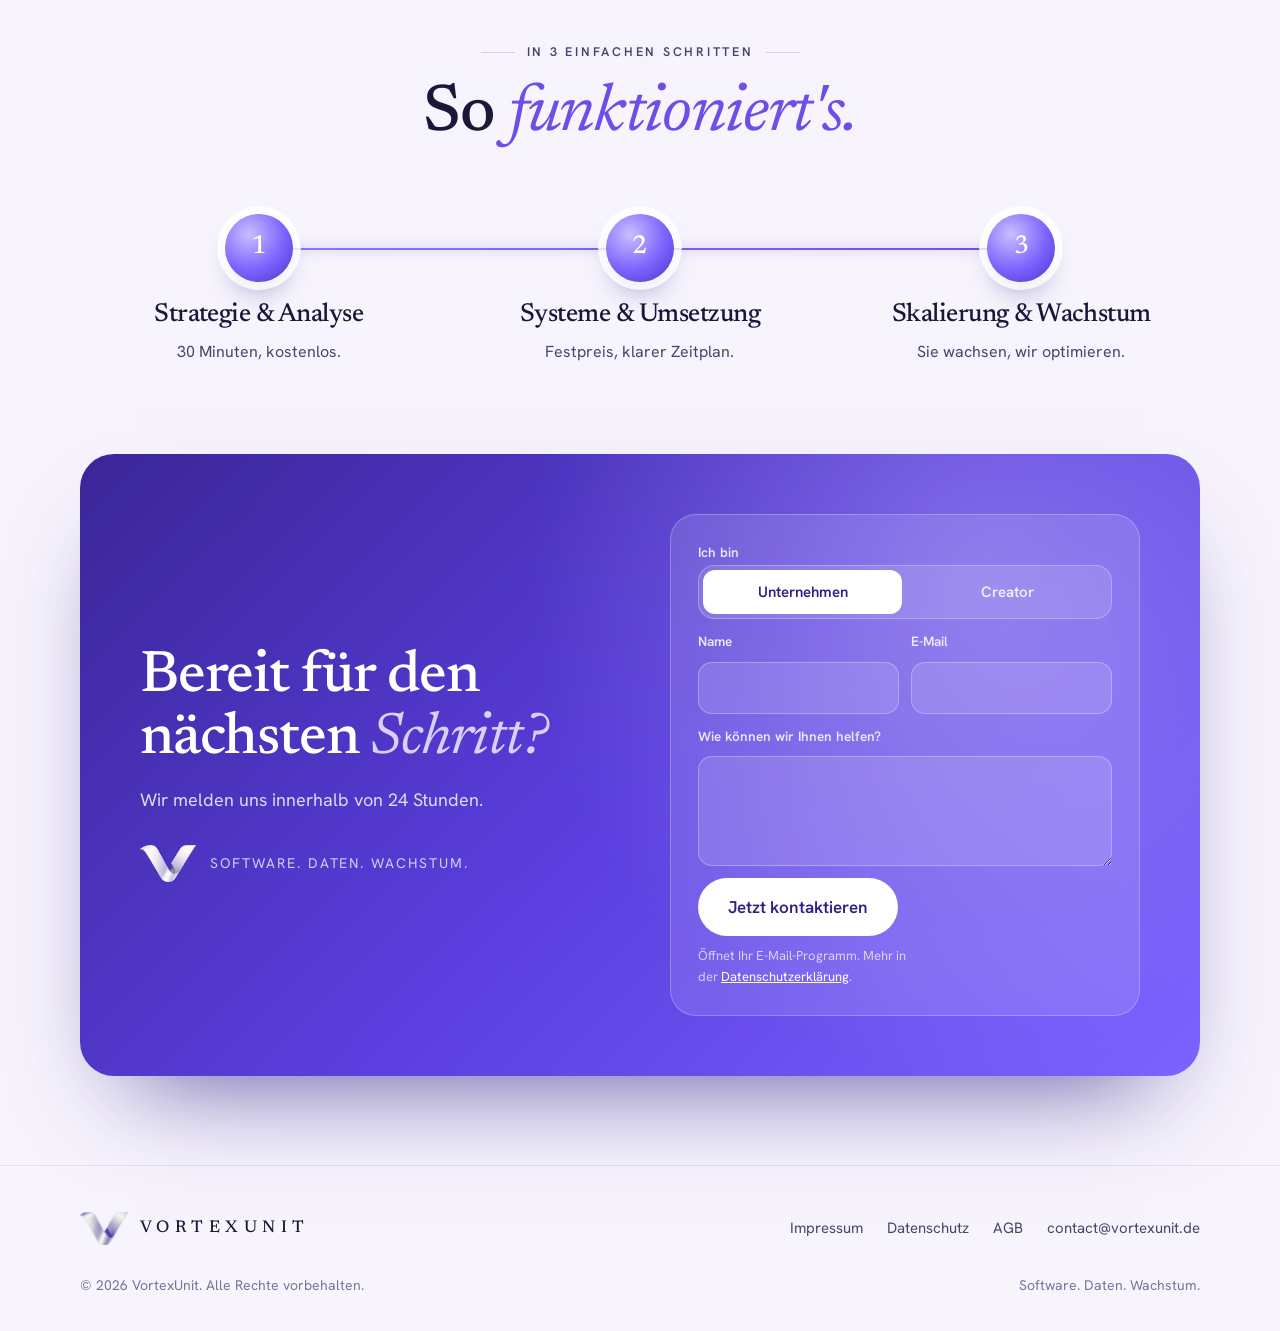
==== commit 8641091d: "Turn off zooming on phones and tablets Pinch-zoom and double-tap zoom are disabled so the layout and" ====
--- a/index.html
+++ b/index.html
@@ -2,7 +2,7 @@
 <html lang="de">
 <head>
   <meta charset="UTF-8" />
-  <meta name="viewport" content="width=device-width, initial-scale=1.0" />
+  <meta name="viewport" content="width=device-width, initial-scale=1.0, maximum-scale=1.0, user-scalable=no" />
   <title>VortexUnit — Systeme, mit denen Unternehmen und Creator skalieren</title>
   <meta name="description" content="VortexUnit baut Software und Automatisierung, die Ihr Tagesgeschäft leichter macht und passives Einkommen möglich macht – für Unternehmen und Creator. Jetzt Erstgespräch vereinbaren." />
   <meta name="theme-color" content="#F7F4FD" />
--- a/assets/css/style.css
+++ b/assets/css/style.css
@@ -26,7 +26,7 @@
 }
 
 *,*::before,*::after{box-sizing:border-box}
-html{scroll-behavior:smooth;-webkit-text-size-adjust:100%;
+html{scroll-behavior:smooth;touch-action:pan-x pan-y;-webkit-text-size-adjust:100%;
   background:radial-gradient(1200px 700px at 85% -10%,#E4DBFF 0%,transparent 60%),radial-gradient(900px 600px at -10% 30%,#EFE9FF 0%,transparent 60%),var(--bg);background-attachment:fixed}
 @media (prefers-reduced-motion:reduce){html{scroll-behavior:auto}}
 body{margin:0;color:var(--ink);font:400 17px/1.6 var(--sans);-webkit-font-smoothing:antialiased;overflow-x:clip;background:transparent}
@@ -277,3 +277,40 @@
 .lang:hover{background:rgba(255,255,255,.7);color:var(--ink)}
 .legal-lang{margin:0 0 26px;padding:12px 16px;border-radius:var(--r);background:rgba(107,79,232,.06);font-size:14.5px}
 .en-note{margin-top:26px;font-size:15px;color:var(--ink-2)}
+
+/* ---------- Responsive polish ---------- */
+.site-header .brand,.site-footer .brand{min-height:44px}               /* full-size tap target for the logo link */
+.chip small{font-size:12.5px}
+@media (max-width:360px){                            /* small phones: logo text and DE/EN switch must not touch */
+  .brand{gap:8px}
+  .brand img{width:40px}
+  .brand span{font-size:13px;letter-spacing:.18em}
+  .nav-cta{gap:8px}
+}
+@media (min-width:1600px){                           /* large desktops: use the width, centre the hero on screen */
+  :root{--max:1400px}
+  body{font-size:18px}
+  .hero{min-height:88svh;display:flex;align-items:center}
+  .hero > .container{width:100%}
+  .hero h1{font-size:clamp(96px,5.6vw,124px)}
+  .hero .sub{font-size:21px}
+  .spiral{width:min(600px,100%)}
+  .scene-copy{max-width:680px}
+  .scene-copy h2{font-size:clamp(76px,4.6vw,100px)}
+  .scene-copy p{font-size:22px}
+  .head h2,.contact h2{font-size:clamp(68px,4vw,84px)}
+  .aud h3{font-size:clamp(42px,2.4vw,50px)}
+  .nav-links a{font-size:16px}
+}
+@media (min-width:2200px){
+  :root{--max:1640px}
+  body{font-size:19px}
+  .hero h1{font-size:clamp(124px,5.2vw,148px)}
+  .spiral{width:min(700px,100%)}
+  .scene-copy{max-width:780px}
+  .scene-copy h2{font-size:clamp(100px,4.4vw,120px)}
+}
+/* Legal pages: title and text form one centred reading column on every screen size */
+.page-head .container,.page-head + .section .container{max-width:calc(820px + 2 * var(--gutter))}
+.page-head + .section .prose{max-width:none}
+@media (min-width:1600px){.prose{font-size:17.5px}}
